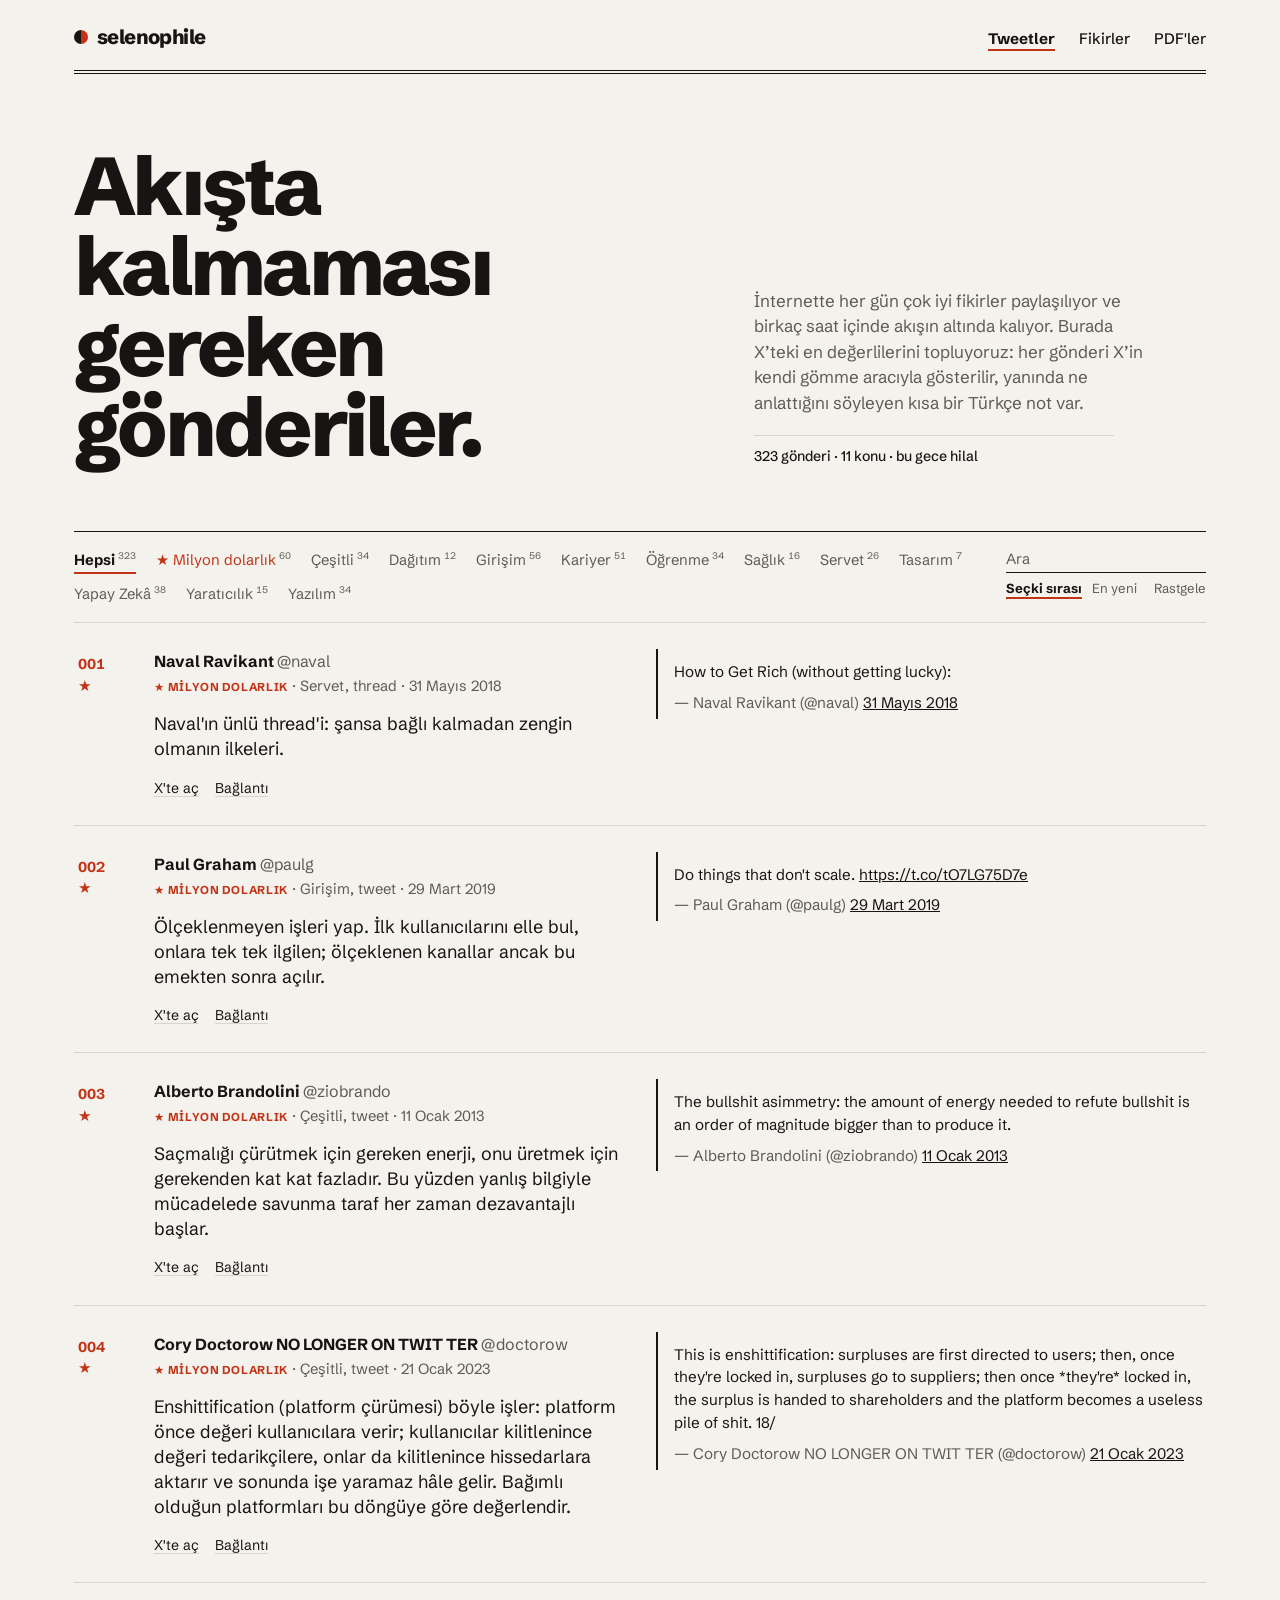
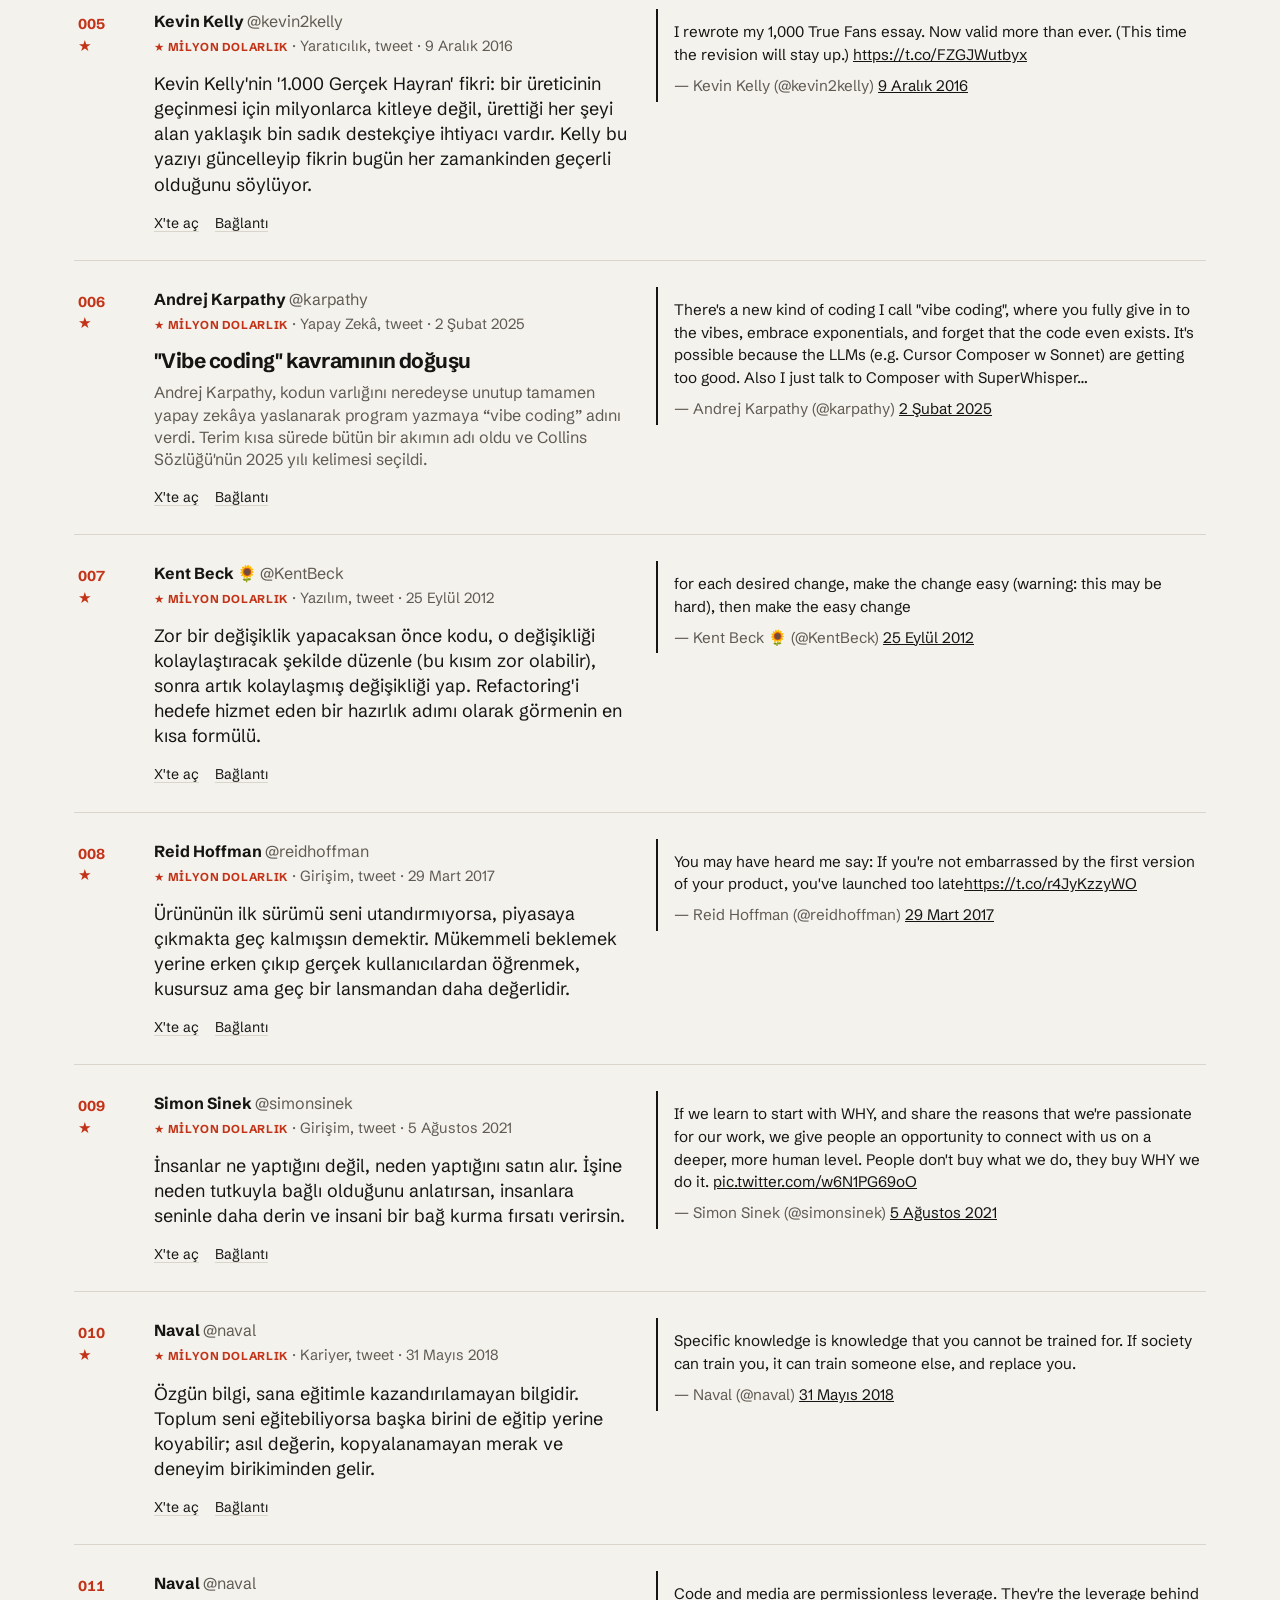
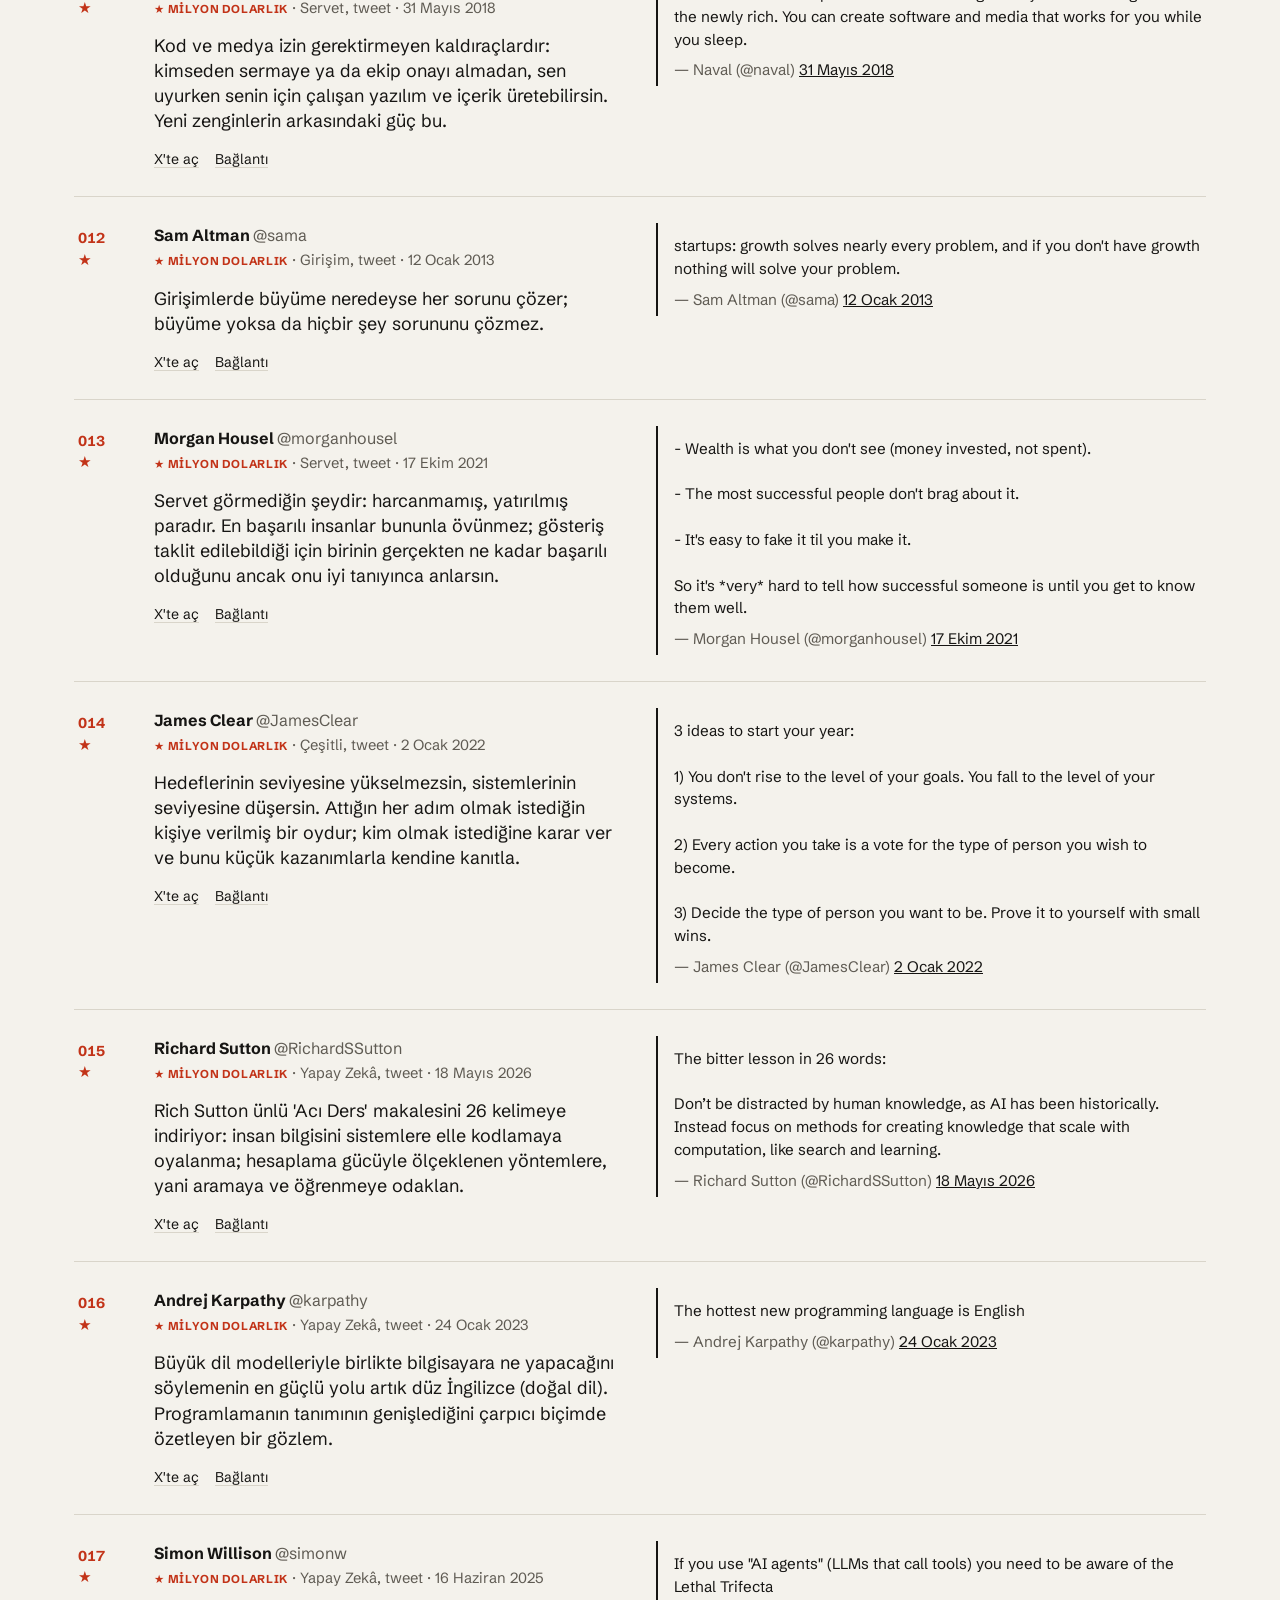
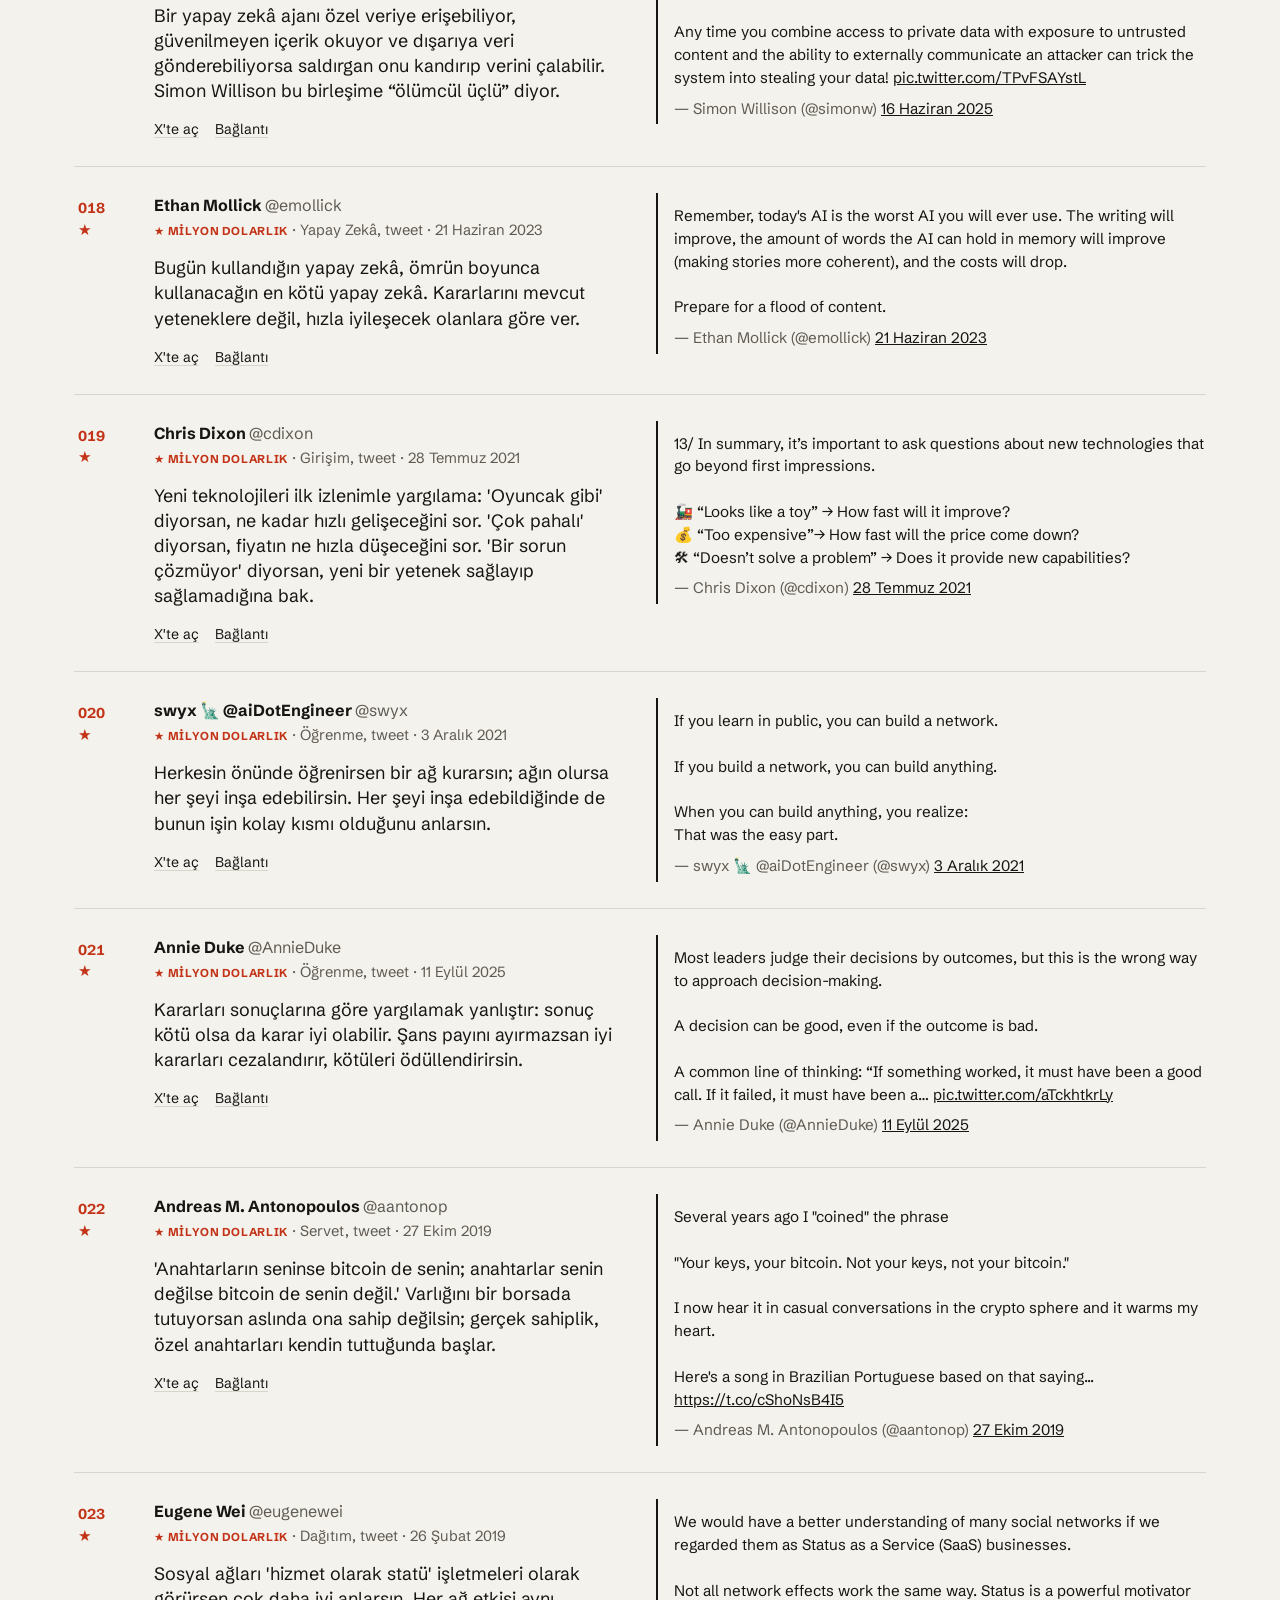
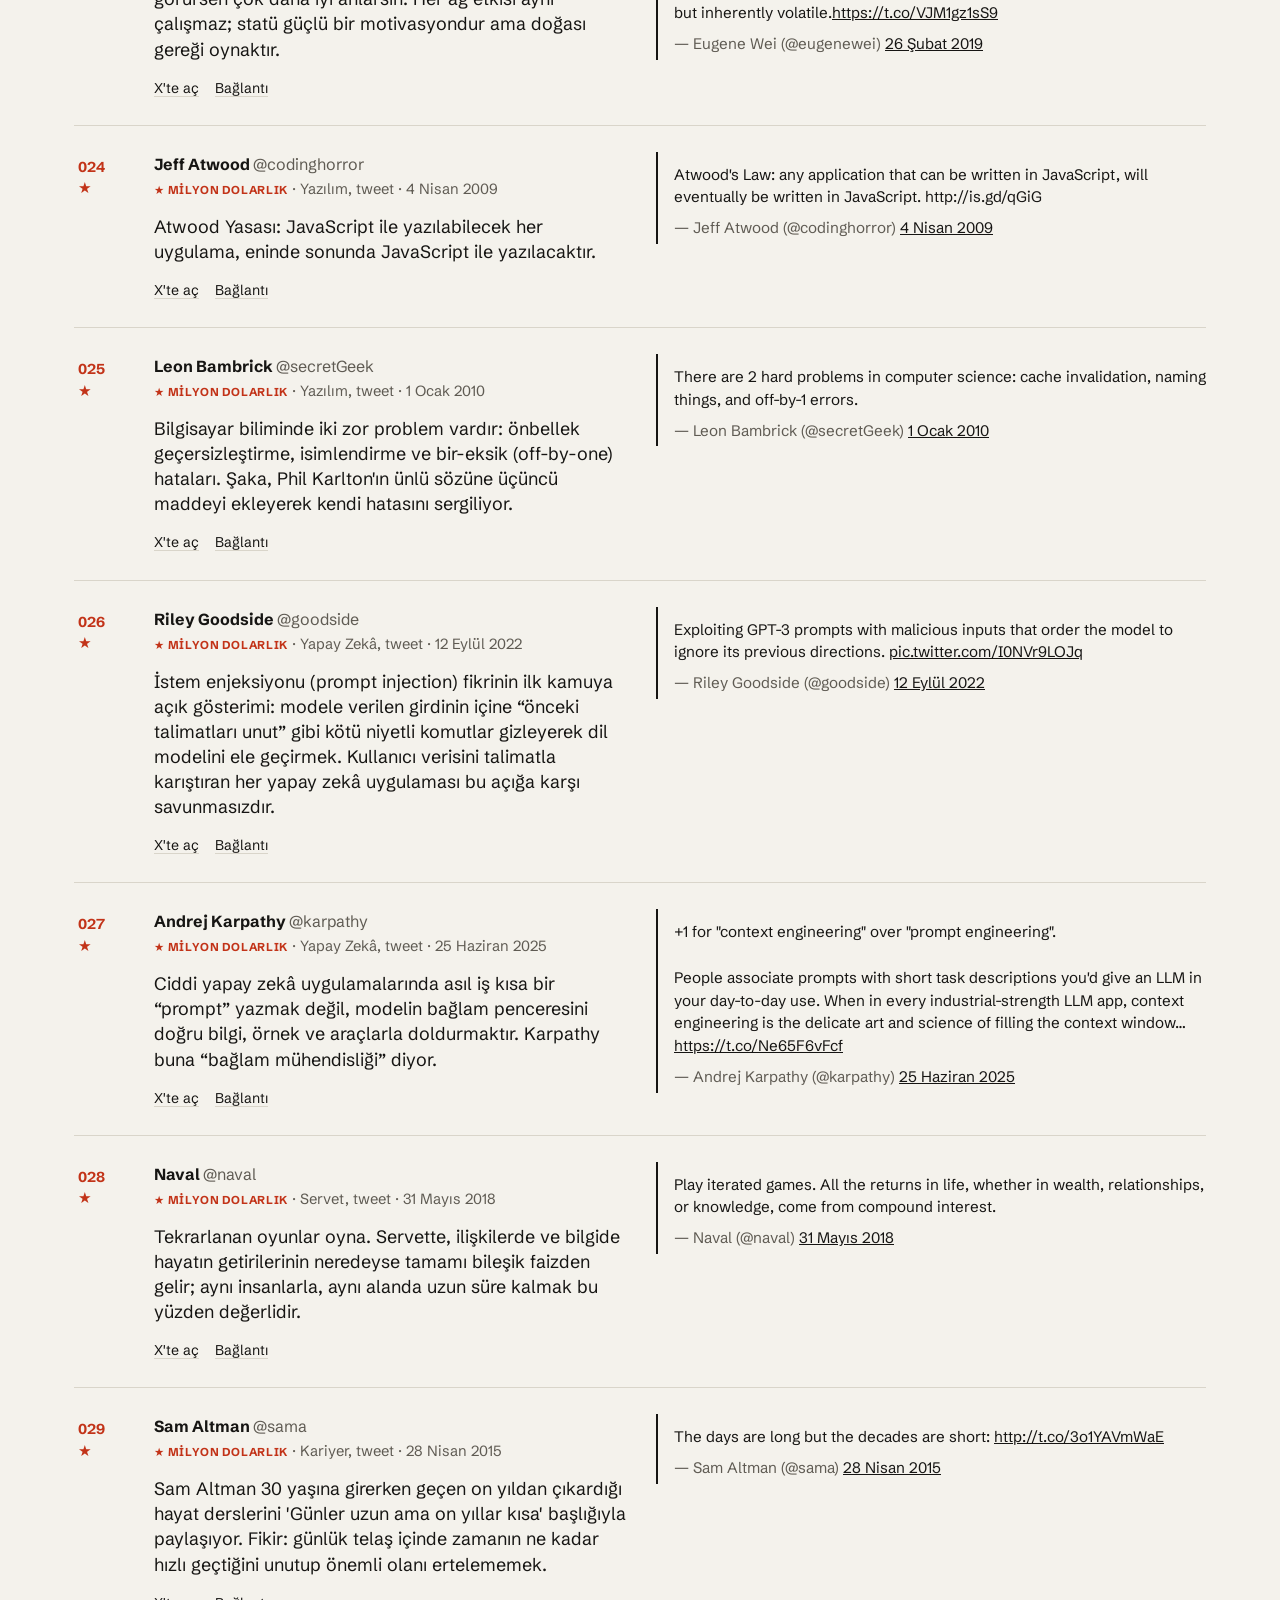
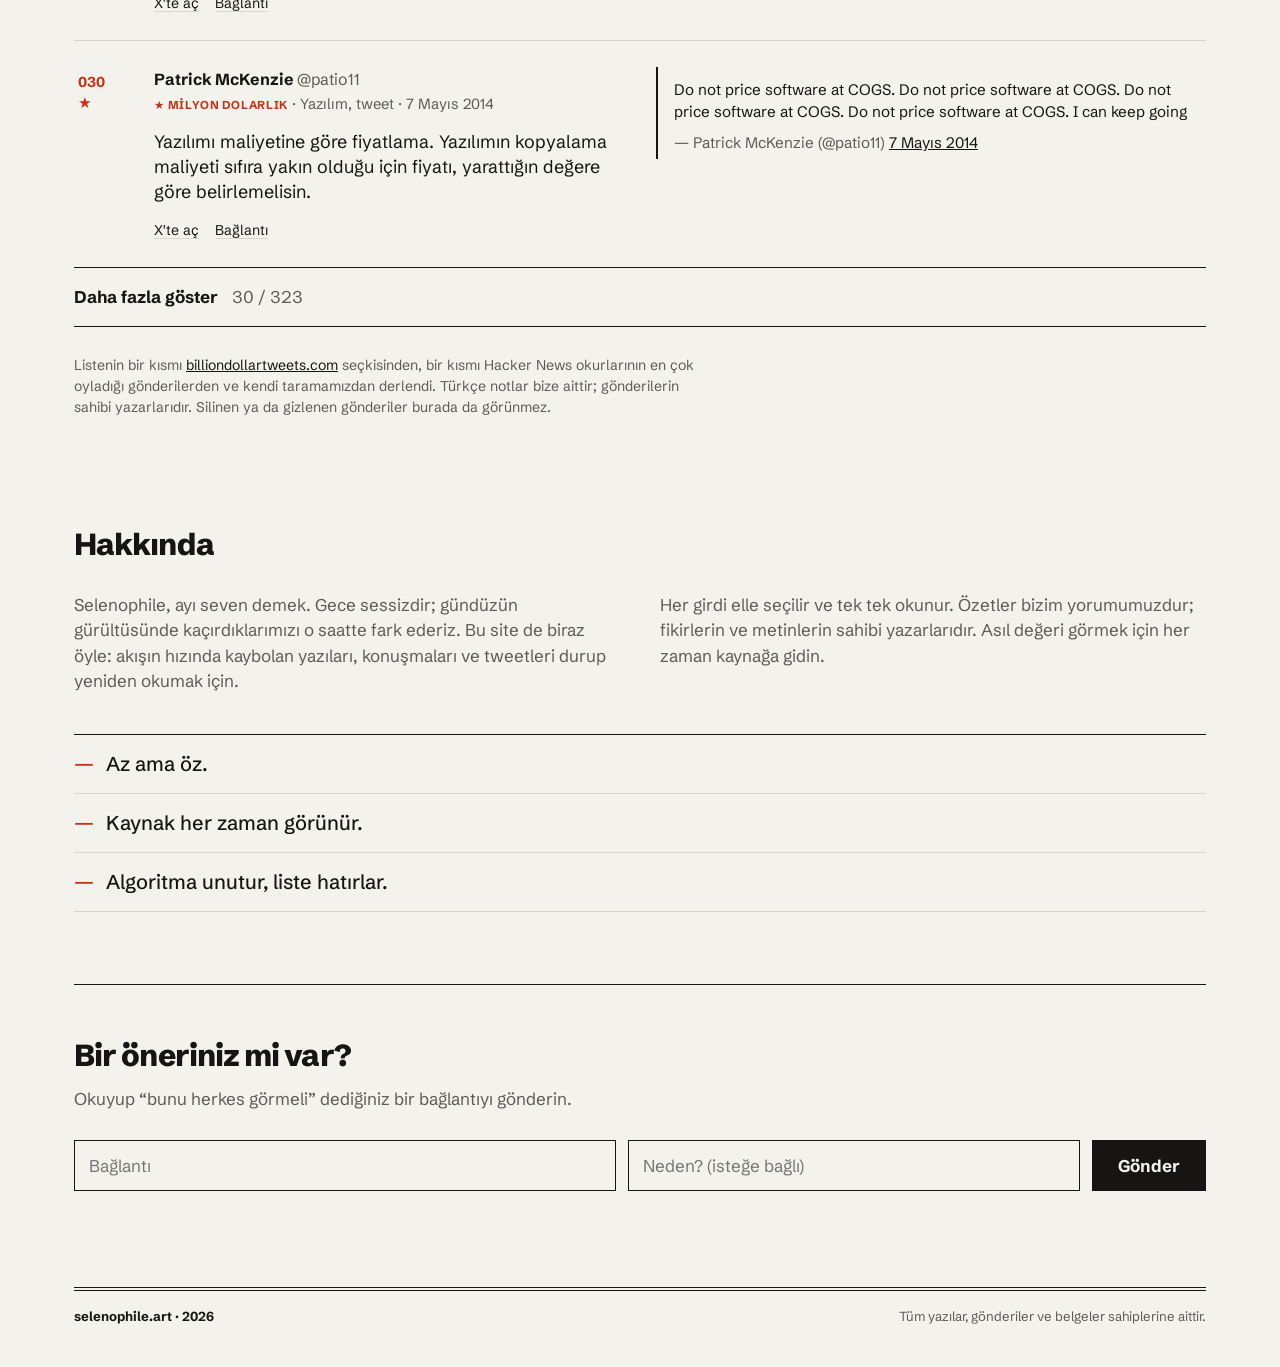
==== index.html @ 4b269fba "Yıldız yeniden nadir: 60 gönderi, 60 belge; sağlık ve öğrenme üzerine 20 yeni gönderi Yıldızlar etki" ====
<!doctype html>
<html lang="tr">
<head>
<meta charset="utf-8">
<meta name="viewport" content="width=device-width, initial-scale=1">
<title>selenophile — akışta kaybolmaması gereken gönderiler</title>
<meta name="description" content="X’te paylaşılmış en değerli gönderiler; her biri X’in kendi gömme aracıyla, yanında kısa bir Türkçe notla.">
<meta property="og:title" content="selenophile — akışta kaybolmaması gereken gönderiler">
<meta property="og:description" content="X’te paylaşılmış en değerli gönderiler; her biri X’in kendi gömme aracıyla, yanında kısa bir Türkçe notla.">
<meta property="og:type" content="website">
<meta property="og:url" content="https://selenophile.art/">
<link rel="canonical" href="https://selenophile.art/">
<meta property="og:site_name" content="selenophile">
<meta property="og:locale" content="tr_TR">
<meta property="og:image" content="https://selenophile.art/og.png">
<meta property="og:image:width" content="1200">
<meta property="og:image:height" content="630">
<meta property="og:image:alt" content="selenophile: Akışta kalmaması gereken gönderiler.">
<meta name="twitter:card" content="summary_large_image">
<meta name="theme-color" content="#f4f2ec" media="(prefers-color-scheme: light)">
<meta name="theme-color" content="#141412" media="(prefers-color-scheme: dark)">
<link rel="icon" href="data:image/svg+xml,%3Csvg xmlns='http://www.w3.org/2000/svg' viewBox='0 0 16 16'%3E%3Ccircle cx='8' cy='8' r='7' fill='%23161513'/%3E%3Cpath d='M8 1a7 7 0 0 1 0 14z' fill='%23d93a1c'/%3E%3C/svg%3E">
<link rel="preconnect" href="https://fonts.googleapis.com">
<link rel="preconnect" href="https://fonts.gstatic.com" crossorigin>
<link href="https://fonts.googleapis.com/css2?family=Schibsted+Grotesk:ital,wght@0,400;0,500;0,700;0,800;1,400&display=swap" rel="stylesheet">
<link rel="stylesheet" href="style.css?v=202610140101">
<script type="application/ld+json">{"@context":"https://schema.org","@type":"WebSite","name":"selenophile","url":"https://selenophile.art/","inLanguage":"tr"}</script>
<script type="application/ld+json">{"@context":"https://schema.org","@type":"ItemList","name":"selenophile — akışta kaybolmaması gereken gönderiler","url":"https://selenophile.art/","numberOfItems":323,"itemListElement":[{"@type":"ListItem","position":1,"url":"https://selenophile.art/#t1002103360646823936","name":"Naval'ın ünlü thread'i: şansa bağlı kalmadan zengin olmanın ilkeleri."},{"@type":"ListItem","position":2,"url":"https://selenophile.art/#t1111638734301204481","name":"Ölçeklenmeyen işleri yap."},{"@type":"ListItem","position":3,"url":"https://selenophile.art/#t289635060758507521","name":"Saçmalığı çürütmek için gereken enerji, onu üretmek için gerekenden kat kat fazladır."},{"@type":"ListItem","position":4,"url":"https://selenophile.art/#t1616821932799803392","name":"Enshittification (platform çürümesi) böyle işler: platform önce değeri kullanıcılara verir; kullanıcılar kilit"},{"@type":"ListItem","position":5,"url":"https://selenophile.art/#t807248840030126080","name":"Kevin Kelly'nin '1.000 Gerçek Hayran' fikri: bir üreticinin geçinmesi için milyonlarca kitleye değil, ürettiği"},{"@type":"ListItem","position":6,"url":"https://selenophile.art/#t1886192184808149383","name":"\"Vibe coding\" kavramının doğuşu"},{"@type":"ListItem","position":7,"url":"https://selenophile.art/#t250733358307500032","name":"Zor bir değişiklik yapacaksan önce kodu, o değişikliği kolaylaştıracak şekilde düzenle (bu kısım zor olabilir)"},{"@type":"ListItem","position":8,"url":"https://selenophile.art/#t847142924240379904","name":"Ürününün ilk sürümü seni utandırmıyorsa, piyasaya çıkmakta geç kalmışsın demektir."},{"@type":"ListItem","position":9,"url":"https://selenophile.art/#t1423379105052086272","name":"İnsanlar ne yaptığını değil, neden yaptığını satın alır."},{"@type":"ListItem","position":10,"url":"https://selenophile.art/#t1002104947624722433","name":"Özgün bilgi, sana eğitimle kazandırılamayan bilgidir."}]}</script>
</head>
<body data-page="tweetler">
<a class="skip" href="#liste">İçeriğe geç</a>
<header class="top">
  <a class="mark" href="./"><span class="dot" aria-hidden="true"></span>selenophile</a>
  <nav><a href="./" aria-current="page">Tweetler</a><a href="fikirler.html">Fikirler</a><a href="pdfler.html">PDF'ler</a></nav>
</header>

<main>
  <section class="intro">
    <h1>Akışta kalmaması gereken gönderiler.</h1>
    <div class="intro-side">
      <p>İnternette her gün çok iyi fikirler paylaşılıyor ve birkaç saat içinde akışın altında kalıyor. Burada X’teki en değerlilerini topluyoruz: her gönderi X’in kendi gömme aracıyla gösterilir, yanında ne anlattığını söyleyen kısa bir Türkçe not var.</p>
      <p class="meta"><span id="stat-total">0</span> gönderi · <span id="stat-cats">0</span> konu · bu gece <span class="phase-name">ay</span></p>
    </div>
  </section>

  <section id="liste" class="list-wrap" tabindex="-1">
    <div class="toolbar">
      <div id="filters" class="filters" role="group" aria-label="Konular"></div>
      <div class="tools">
        <input id="q" class="search" type="search" placeholder="Ara" aria-label="Listede ara" autocomplete="off">
        <p id="tool-links" class="tool-links"></p>
      </div>
    </div>
    <h2 class="sr-only">Liste</h2>
    <ol id="list" class="list"></ol>
    <button id="more" class="more" type="button" hidden>Daha fazla göster</button>
    <p id="empty" class="empty" hidden>Bu aramayla eşleşen bir şey yok.</p>
    <p class="source-note">Listenin bir kısmı <a href="https://billiondollartweets.com/" target="_blank" rel="noopener">billiondollartweets.com</a> seçkisinden, bir kısmı Hacker News okurlarının en çok oyladığı gönderilerden ve kendi taramamızdan derlendi. Türkçe notlar bize aittir; gönderilerin sahibi yazarlarıdır. Silinen ya da gizlenen gönderiler burada da görünmez.</p>
  </section>

  <section id="hakkinda" class="about">
    <h2>Hakkında</h2>
    <div class="cols">
      <p>Selenophile, ayı seven demek. Gece sessizdir; gündüzün gürültüsünde kaçırdıklarımızı o saatte fark ederiz. Bu site de biraz öyle: akışın hızında kaybolan yazıları, konuşmaları ve tweetleri durup yeniden okumak için.</p>
      <p>Her girdi elle seçilir ve tek tek okunur. Özetler bizim yorumumuzdur; fikirlerin ve metinlerin sahibi yazarlarıdır. Asıl değeri görmek için her zaman kaynağa gidin.</p>
    </div>
    <ul class="rules">
      <li>Az ama öz.</li>
      <li>Kaynak her zaman görünür.</li>
      <li>Algoritma unutur, liste hatırlar.</li>
    </ul>
  </section>

  <section id="gonder" class="submit">
    <h2>Bir öneriniz mi var?</h2>
    <p>Okuyup “bunu herkes görmeli” dediğiniz bir bağlantıyı gönderin.</p>
    <form id="submit-form">
      <input name="url" type="url" required placeholder="Bağlantı" aria-label="Bağlantı">
      <input name="why" type="text" placeholder="Neden? (isteğe bağlı)" aria-label="Neden değerli">
      <button type="submit">Gönder</button>
    </form>
  </section>

</main>

<footer class="foot">
  <span>selenophile.art · <span class="yr"></span></span>
  <span>Tüm yazılar, gönderiler ve belgeler sahiplerine aittir.</span>
</footer>

<div id="toast" class="toast" role="status"></div>
<script src="tweets.js?v=202610140101"></script>
<script src="app.js?v=202610140101"></script>
</body>
</html>
---- style.css ----
:root{
  --bg:#f4f2ec; --fg:#161513; --soft:#5f5b53; --rule:#d9d5ca; --hover:#ebe8df; --red:#c23318;
  --font:"Schibsted Grotesk",system-ui,sans-serif;
  color-scheme:light;
}
/* koyu: aynı kağıt/mürekkep ilişkisi, ters çevrilmiş; sıcak gri, saf siyah değil */
@media (prefers-color-scheme:dark){
  :root{--bg:#141412;--fg:#ebe9e2;--soft:#a19d93;--rule:#33312c;--hover:#1c1b18;--red:#ef5b3c;color-scheme:dark}
}
*{box-sizing:border-box;margin:0;padding:0}
@media (prefers-reduced-motion:no-preference){html{scroll-behavior:smooth}}
body{background:var(--bg);color:var(--fg);font-family:var(--font);font-size:17px;line-height:1.5;-webkit-font-smoothing:antialiased}
a{color:inherit}
::selection{background:var(--red);color:#fff}
:focus-visible{outline:2px solid var(--red);outline-offset:3px}
.chip:focus-visible,.tool-links :focus-visible,.links :focus-visible,.top nav a:focus-visible{outline-offset:4px}
.skip{position:absolute;left:16px;top:-60px;background:var(--fg);color:var(--bg);padding:8px 14px;z-index:30;text-decoration:none;font-weight:700}
.skip:focus{top:8px}
.list-wrap:focus,.row:focus{outline:0}

.top,main,.foot{width:calc(100% - 48px);max-width:1132px;margin:0 auto}
@media (max-width:600px){.top,main,.foot{width:calc(100% - 32px)}}

.top{display:flex;justify-content:space-between;align-items:baseline;padding-top:22px;padding-bottom:18px;border-bottom:4px double var(--fg)}
.mark{display:flex;align-items:center;gap:9px;font-weight:800;font-size:1.25rem;letter-spacing:-.03em;text-decoration:none}
.dot{width:14px;height:14px;border-radius:50%;background:linear-gradient(90deg,var(--fg) 50%,var(--red) 50%)}
.top nav{display:flex;gap:24px;font-size:.95rem;font-weight:500}
@media (max-width:420px){.top nav{gap:16px;font-size:.9rem}.mark{font-size:1.1rem}}
.top nav a{text-decoration:none}
.top nav a:hover{text-decoration:underline;text-underline-offset:4px}

.intro{display:grid;grid-template-columns:1.4fr 1fr;gap:48px;padding:72px 0 64px;align-items:end}
h1{font-size:clamp(2.6rem,6.4vw,5.2rem);font-weight:800;line-height:.98;letter-spacing:-.045em}
.intro-side p{color:var(--soft);max-width:40ch}
.intro-side .meta{margin-top:20px;padding-top:10px;border-top:1px solid var(--rule);color:var(--fg);font-size:.88rem;font-weight:500}
@media (max-width:820px){.intro{grid-template-columns:1fr;gap:24px;padding:44px 0 40px}}

.toolbar{display:flex;justify-content:space-between;align-items:flex-start;gap:24px;padding:14px 0;border-top:1px solid var(--fg);border-bottom:1px solid var(--rule);position:sticky;top:0;background:var(--bg);z-index:5}
.filters{display:flex;flex-wrap:wrap;gap:6px 20px}
.chip{background:none;border:0;font:inherit;font-size:.92rem;color:var(--soft);cursor:pointer;padding:3px 0;white-space:nowrap}
.chip sup{font-size:.65em;margin-left:3px;font-variant-numeric:tabular-nums;font-weight:400;color:var(--soft)}
.chip:hover{color:var(--fg)}
.chip[aria-pressed="true"]{color:var(--fg);font-weight:700;box-shadow:inset 0 -2px 0 var(--red)}
.tools{flex:0 0 200px;display:flex;flex-direction:column;gap:6px}
.search{width:100%;background:none;border:0;border-bottom:1px solid var(--fg);font:inherit;font-size:.92rem;color:var(--fg);padding:2px 0;outline:0;border-radius:0}
.search::placeholder{color:var(--soft)}
.search:focus{border-bottom-color:var(--red);box-shadow:inset 0 -1px 0 var(--red)}
.tool-links{display:flex;flex-wrap:wrap;justify-content:space-between;gap:4px 12px;font-size:.82rem;color:var(--soft);min-height:1.5em}
.tool-links button,.tool-links a{background:none;border:0;font:inherit;color:var(--soft);cursor:pointer;padding:0;text-decoration:none}
.tool-links .sort{display:flex;gap:10px}
.tool-links button:hover,.tool-links a:hover,.tool-links [aria-pressed="true"]{color:var(--fg)}
.tool-links [aria-pressed="true"]{font-weight:700;box-shadow:inset 0 -2px 0 var(--red)}
.more{display:block;width:100%;margin-top:-1px;padding:16px 0;background:none;border:0;border-top:1px solid var(--fg);border-bottom:1px solid var(--fg);font:inherit;font-weight:700;color:var(--fg);cursor:pointer;text-align:left}
.more span{font-weight:400;color:var(--soft);font-variant-numeric:tabular-nums;margin-left:10px}
.more:hover{color:var(--red)}
.more[hidden]{display:none}
@media (max-width:720px){.toolbar{flex-direction:column;gap:12px;position:static}.tools{flex:none;width:100%}.row{scroll-margin-top:16px}
  /* telefonda konular tek satırda yana kayar; kenar soldurma yok, şerit sayfa kenarına kadar uzanır */
  .filters{flex-wrap:nowrap;overflow-x:auto;align-self:stretch;min-width:0;margin:0 -16px;padding:2px 16px 6px;scrollbar-width:none;-webkit-overflow-scrolling:touch;overscroll-behavior-x:contain}
  .filters::-webkit-scrollbar{display:none}
  .chip{padding:8px 0}}

.list{list-style:none}
.list:empty{min-height:100vh}  /* JS listeyi çizene kadar yer tutar; alttaki bölümler ilk boyamada kaymaz */
.row{display:grid;grid-template-columns:56px 1fr 220px;gap:24px;padding:26px 0;border-bottom:1px solid var(--rule);scroll-margin-top:calc(var(--tb,88px) + 8px)}
.row.flash{background:var(--hover);box-shadow:inset 3px 0 0 var(--red)}
.num{font-size:.9rem;font-weight:500;color:var(--soft);font-variant-numeric:tabular-nums;letter-spacing:.01em;padding-top:5px;padding-left:4px;display:flex;flex-direction:column;align-items:flex-start;gap:2px}
/* milyon dolarlık: numara kırmızı, altında yıldız; rozet yığını yerine kenar boşluğunda tek işaret */
.is-star .num{color:var(--red);font-weight:700}
.is-star .num::after{content:"★";font-size:.95rem;line-height:1}
.row h3{font-size:1.5rem;font-weight:700;letter-spacing:-.025em;line-height:1.18;text-wrap:balance}
.row h3 a{text-decoration:none}
.row h3 a:hover{color:var(--red)}
.row p{color:var(--soft);margin-top:8px;max-width:62ch}
.side{font-size:.88rem;display:flex;flex-direction:column;gap:2px;padding-top:4px}
.side .who{font-weight:700}
.side .what{color:var(--soft)}
.links{margin-top:10px;display:flex;gap:16px}
.links a,.links button{background:none;border:0;font:inherit;font-size:.88rem;color:var(--fg);cursor:pointer;text-decoration:underline;text-underline-offset:3px;text-decoration-color:var(--rule)}
.links a:hover,.links button:hover{text-decoration-color:var(--red)}
@media (max-width:820px){.row{grid-template-columns:36px 1fr;gap:12px}.row h3{font-size:1.3rem}.num{font-size:.82rem}.side{grid-column:2;flex-direction:row;flex-wrap:wrap;gap:4px 12px}.links{margin-top:0}}
.empty{padding:48px 0;color:var(--soft)}

h2{font-size:1.9rem;font-weight:800;letter-spacing:-.03em}
.about{padding:96px 0 72px}
.cols{display:grid;grid-template-columns:1fr 1fr;gap:40px;margin-top:24px}
.cols p{color:var(--soft)}
.rules{list-style:none;margin-top:40px;border-top:1px solid var(--fg)}
.rules li{padding:14px 0;border-bottom:1px solid var(--rule);font-size:1.25rem;font-weight:500}
.rules li::before{content:"—";color:var(--red);margin-right:12px}
@media (max-width:720px){.cols{grid-template-columns:1fr;gap:16px}}

.submit{padding:48px 0 96px;border-top:1px solid var(--fg)}
.submit>p{color:var(--soft);margin-top:8px}
#submit-form{display:grid;grid-template-columns:1.2fr 1fr auto;gap:12px;margin-top:28px}
#submit-form input{background:var(--bg);border:1px solid var(--fg);border-radius:0;padding:12px 14px;font:inherit;color:var(--fg);outline:0}
#submit-form input:focus{border-color:var(--red)}
#submit-form button{background:var(--fg);color:var(--bg);border:0;border-radius:0;padding:12px 26px;font:inherit;font-weight:700;cursor:pointer}
#submit-form button:hover{background:var(--red);color:#fff}
@media (max-width:720px){#submit-form{grid-template-columns:1fr}}

.foot{display:flex;justify-content:space-between;flex-wrap:wrap;gap:6px 24px;padding-top:16px;padding-bottom:40px;border-top:4px double var(--fg);font-size:.82rem;color:var(--soft)}
.foot>span:first-child{color:var(--fg);font-weight:700}
.toast{position:fixed;left:16px;bottom:16px;background:var(--fg);color:var(--bg);padding:10px 16px;font-size:.9rem;display:none;z-index:20}
.toast.show{display:block}

/* gezinme: etkin sayfa */
.top nav a[aria-current="page"]{font-weight:700;box-shadow:inset 0 -2px 0 var(--red)}
.top nav a[aria-current="page"]:hover{text-decoration:none}

/* tweetler */
.trow{grid-template-columns:56px minmax(0,1fr) minmax(0,550px)}
.tmeta{display:flex;flex-direction:column;gap:2px;font-size:.92rem}
.tmeta .who{font-weight:700;font-size:1rem}
.tmeta .what,.what .what{color:var(--soft);font-weight:400}
.tsum{margin-top:12px!important;font-size:1.12rem;color:var(--fg)!important;line-height:1.4;max-width:42ch}
.tsum.muted{color:var(--soft)!important;font-size:.95rem}
.tmeta .links{margin-top:14px}
.embed{min-width:0}
.embed .twitter-tweet{margin:0!important}
.embed.media{min-height:calc(160px + .8 * min(550px, 100vw - 88px))}
.no-x .embed{min-height:0!important}
/* X kartı hazırlanırken yedek alıntı akıştan çıkar: kart + alıntı bir an üst üste binip sayfayı itmesin */
.embed{position:relative}
.embed blockquote.twitter-tweet{position:absolute;top:0;left:0;right:0;visibility:hidden}
.no-x .embed blockquote.twitter-tweet,.embed.failed blockquote.twitter-tweet{position:static;visibility:visible}
.embed blockquote.x-tweet,.embed blockquote.twitter-tweet{border-left:2px solid var(--fg);padding:4px 0 4px 16px;font-size:.95rem;color:var(--soft);overflow-wrap:anywhere}
.embed blockquote.x-tweet p,.embed blockquote.twitter-tweet p{color:var(--fg);margin-bottom:8px}
.embed blockquote.x-tweet a,.embed blockquote.twitter-tweet a{color:var(--fg)}
@media (max-width:980px){.trow{grid-template-columns:36px minmax(0,1fr);gap:12px}.embed{grid-column:2}}

/* pdf'ler */
.badge{font-weight:700;color:var(--fg);font-size:.72rem;letter-spacing:.08em}
.viewer{margin-top:20px;border-top:1px solid var(--fg);padding-top:10px}
.viewer iframe{width:100%;height:min(78vh,960px);border:1px solid var(--rule);background:#fff;display:block}
.vnote{font-size:.82rem;margin-top:8px!important}
@media (max-width:820px){.viewer iframe{height:68vh}}
@media (prefers-color-scheme:dark){.viewer iframe{background:var(--hover);border-color:var(--rule)}}
.source-note{padding:28px 0 8px;font-size:.88rem;color:var(--soft);max-width:70ch}
.source-note a{color:var(--fg)}
.ttitle{font-size:1.3rem!important;margin-top:12px;line-height:1.2}
.ttitle a{text-decoration:none}
.ttitle a:hover{color:var(--red)}
.ttitle+.tsum{margin-top:6px!important;font-size:1rem;color:var(--soft)!important}
.star{color:var(--red);font-weight:700;font-size:.78em;letter-spacing:.06em;text-transform:uppercase}
.chip[data-cat^="★"]{color:var(--red)}


/* baskı: liste bir gazete dizini gibi çıksın; araçlar, form ve gömmeler gizlenir, adresler yazılır */
@media print{
  :root{--bg:#fff;--fg:#000;--soft:#444;--rule:#bbb;--red:#000}
  body{font-size:10.5pt}
  .skip,.toolbar,.more,.empty,.submit,.toast,.links,.embed,.viewer,.top nav{display:none!important}
  .top,main,.foot{width:auto;max-width:none}
  .intro{padding:12pt 0;display:block}
  h1{font-size:28pt}
  .row,.trow{grid-template-columns:36pt 1fr 150pt;gap:12pt;padding:8pt 0;break-inside:avoid}
  .trow{grid-template-columns:36pt 1fr}
  .list:empty{min-height:0}
  .row h3{font-size:12.5pt}
  .row h3 a::after,.ttitle a::after{content:" " attr(href);font-weight:400;font-size:8pt;color:#444;word-break:break-all}
  .about{padding:24pt 0 0}
}

/* Erişilebilirlik: gizli başlık, form odak çizgisi, telefonda dokunma alanı */
.sr-only{position:absolute;width:1px;height:1px;overflow:hidden;clip:rect(0 0 0 0);white-space:nowrap}
#submit-form input:focus-visible,.search:focus-visible{outline:2px solid var(--red);outline-offset:2px}
@media (max-width:720px){.links a,.links button,.tool-links button,.tool-links a,.top nav a{padding:10px 0;margin:-10px 0}}
@media print{.trow .links{display:block!important}.links button{display:none}.trow .links a::after{content:" " attr(href);font-size:8pt;word-break:break-all}}
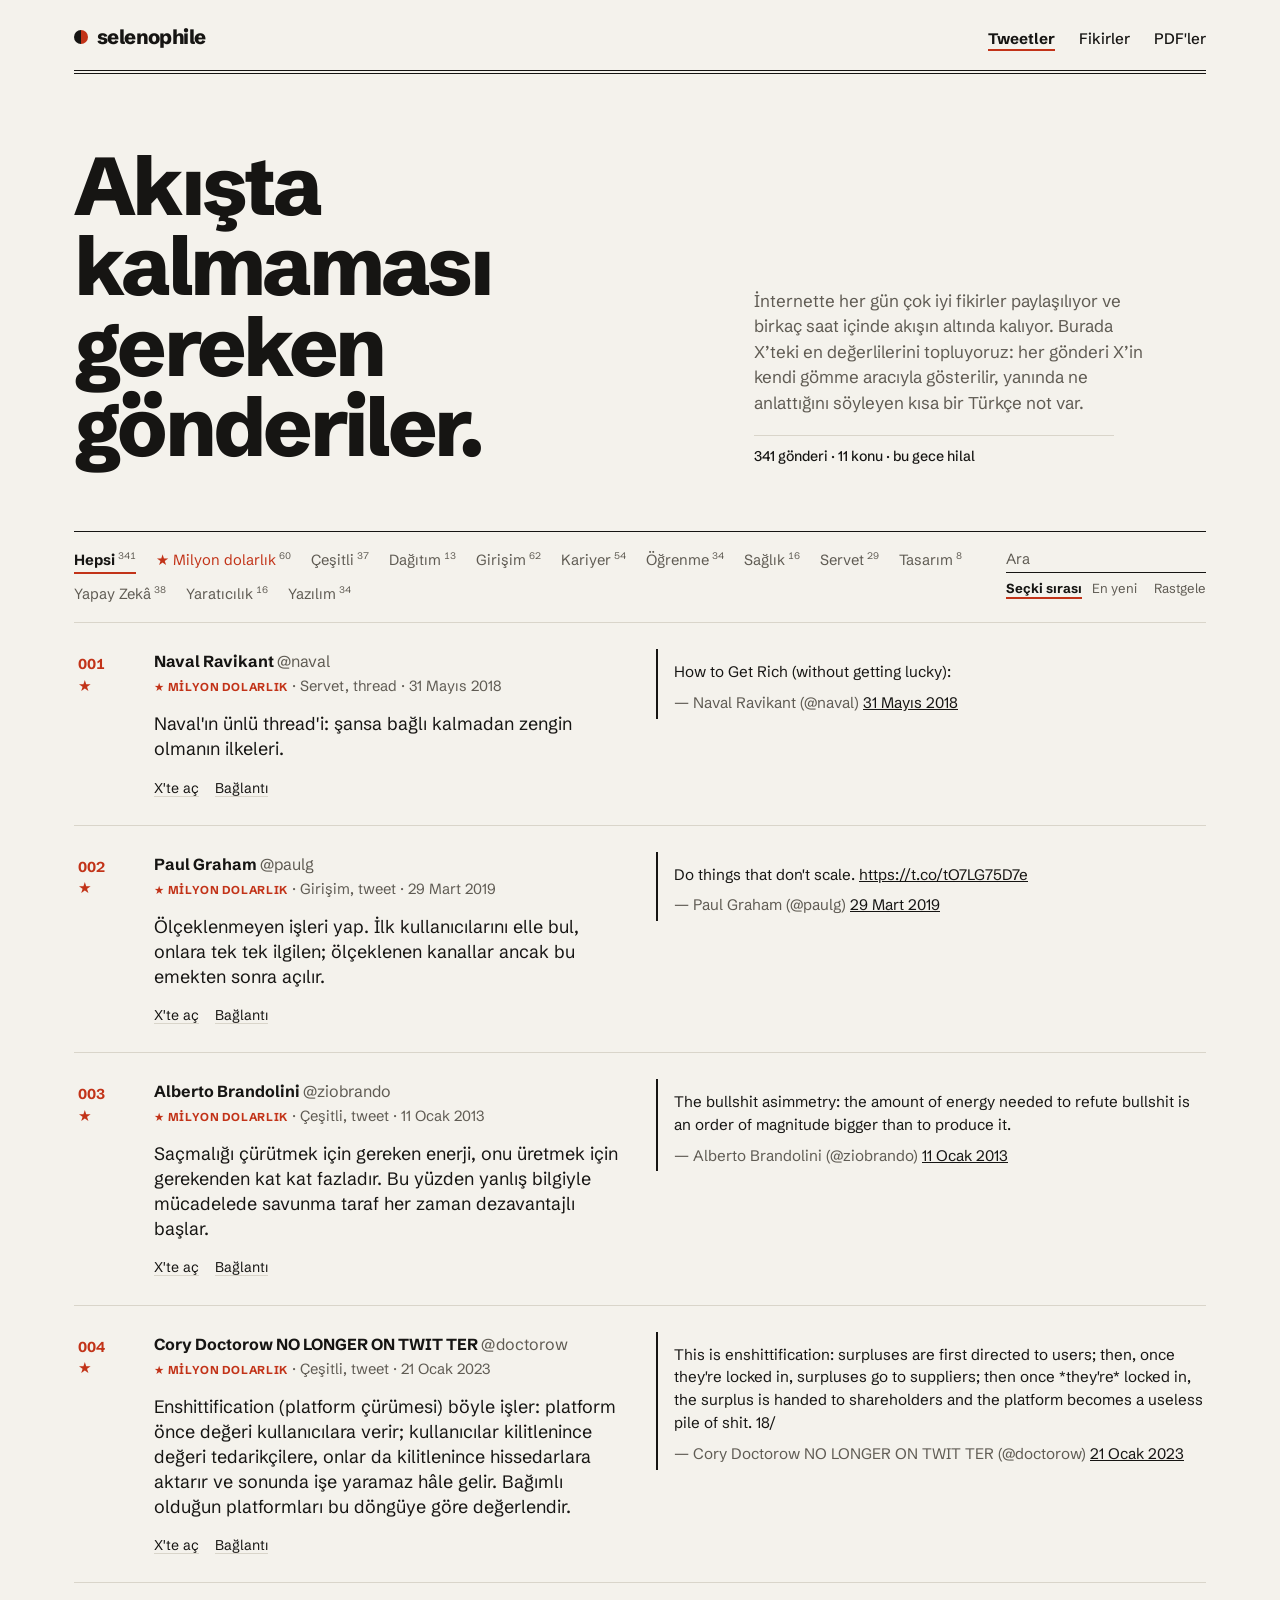
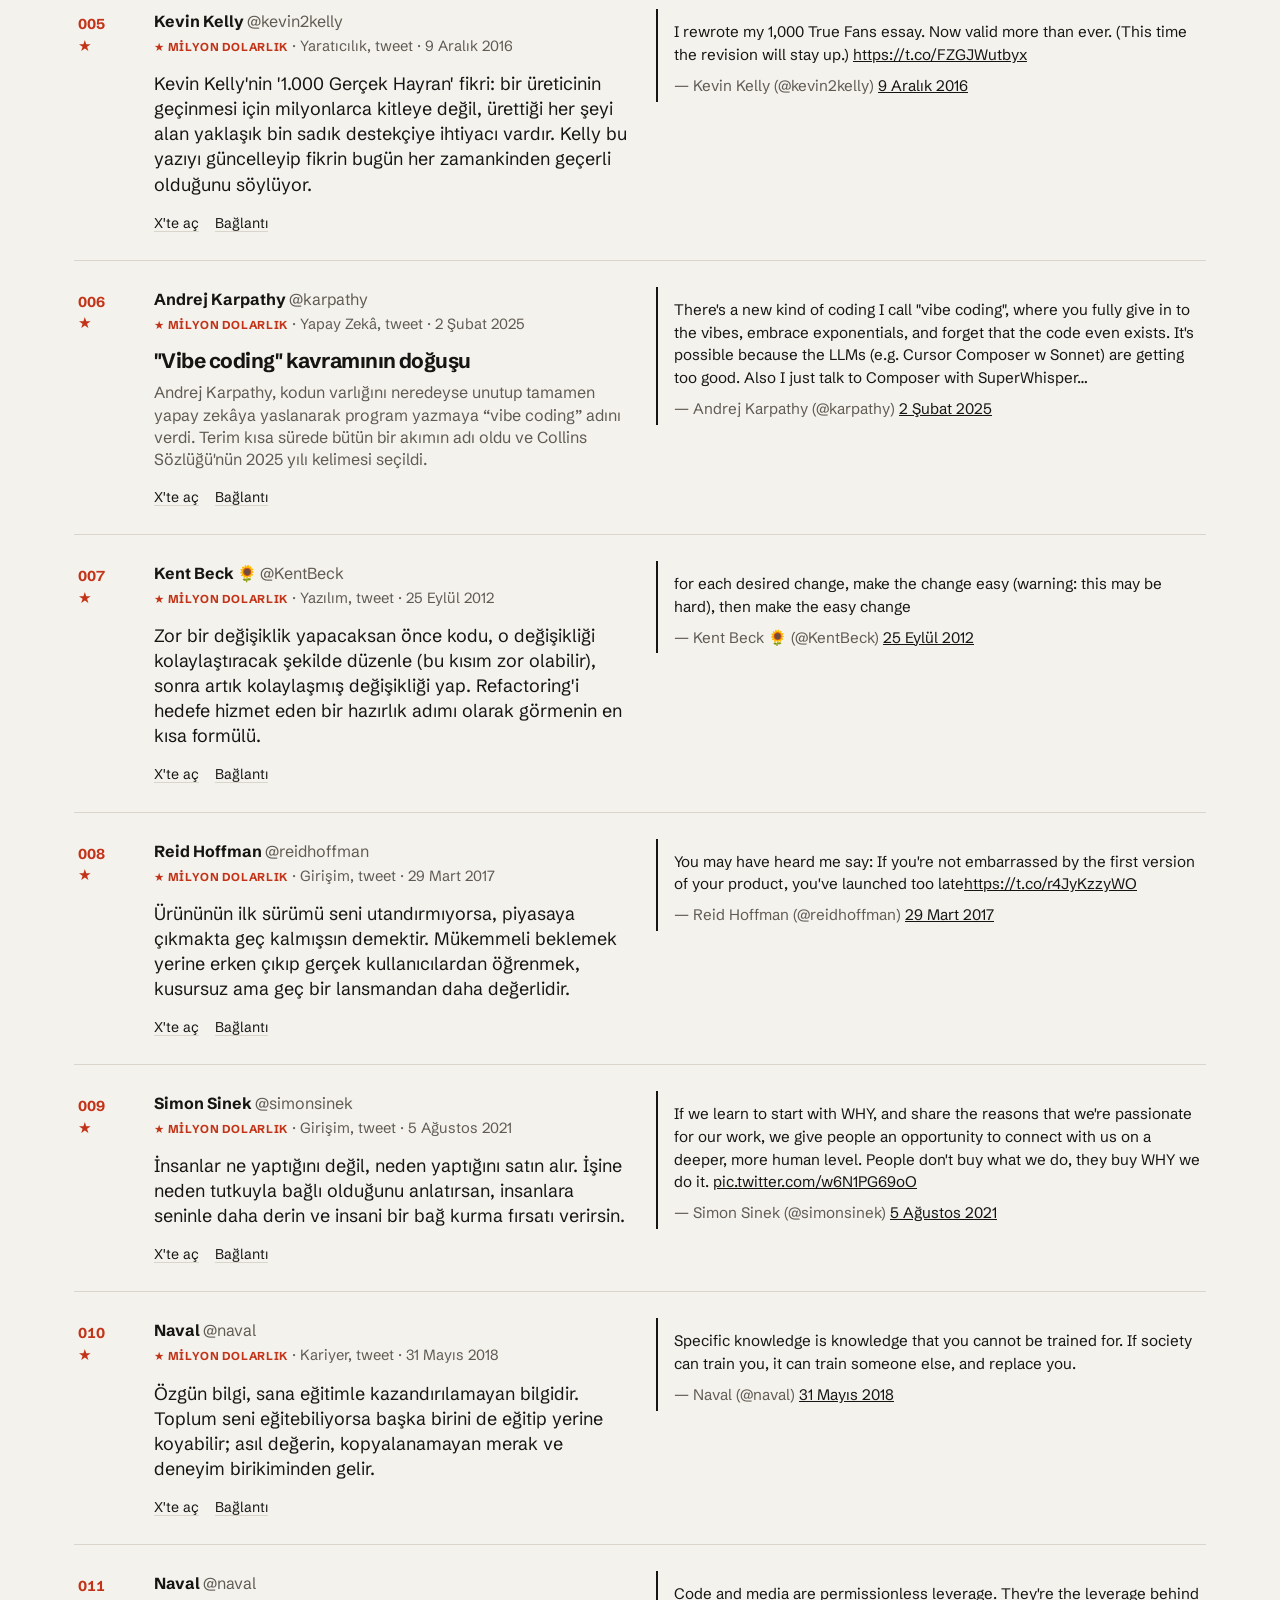
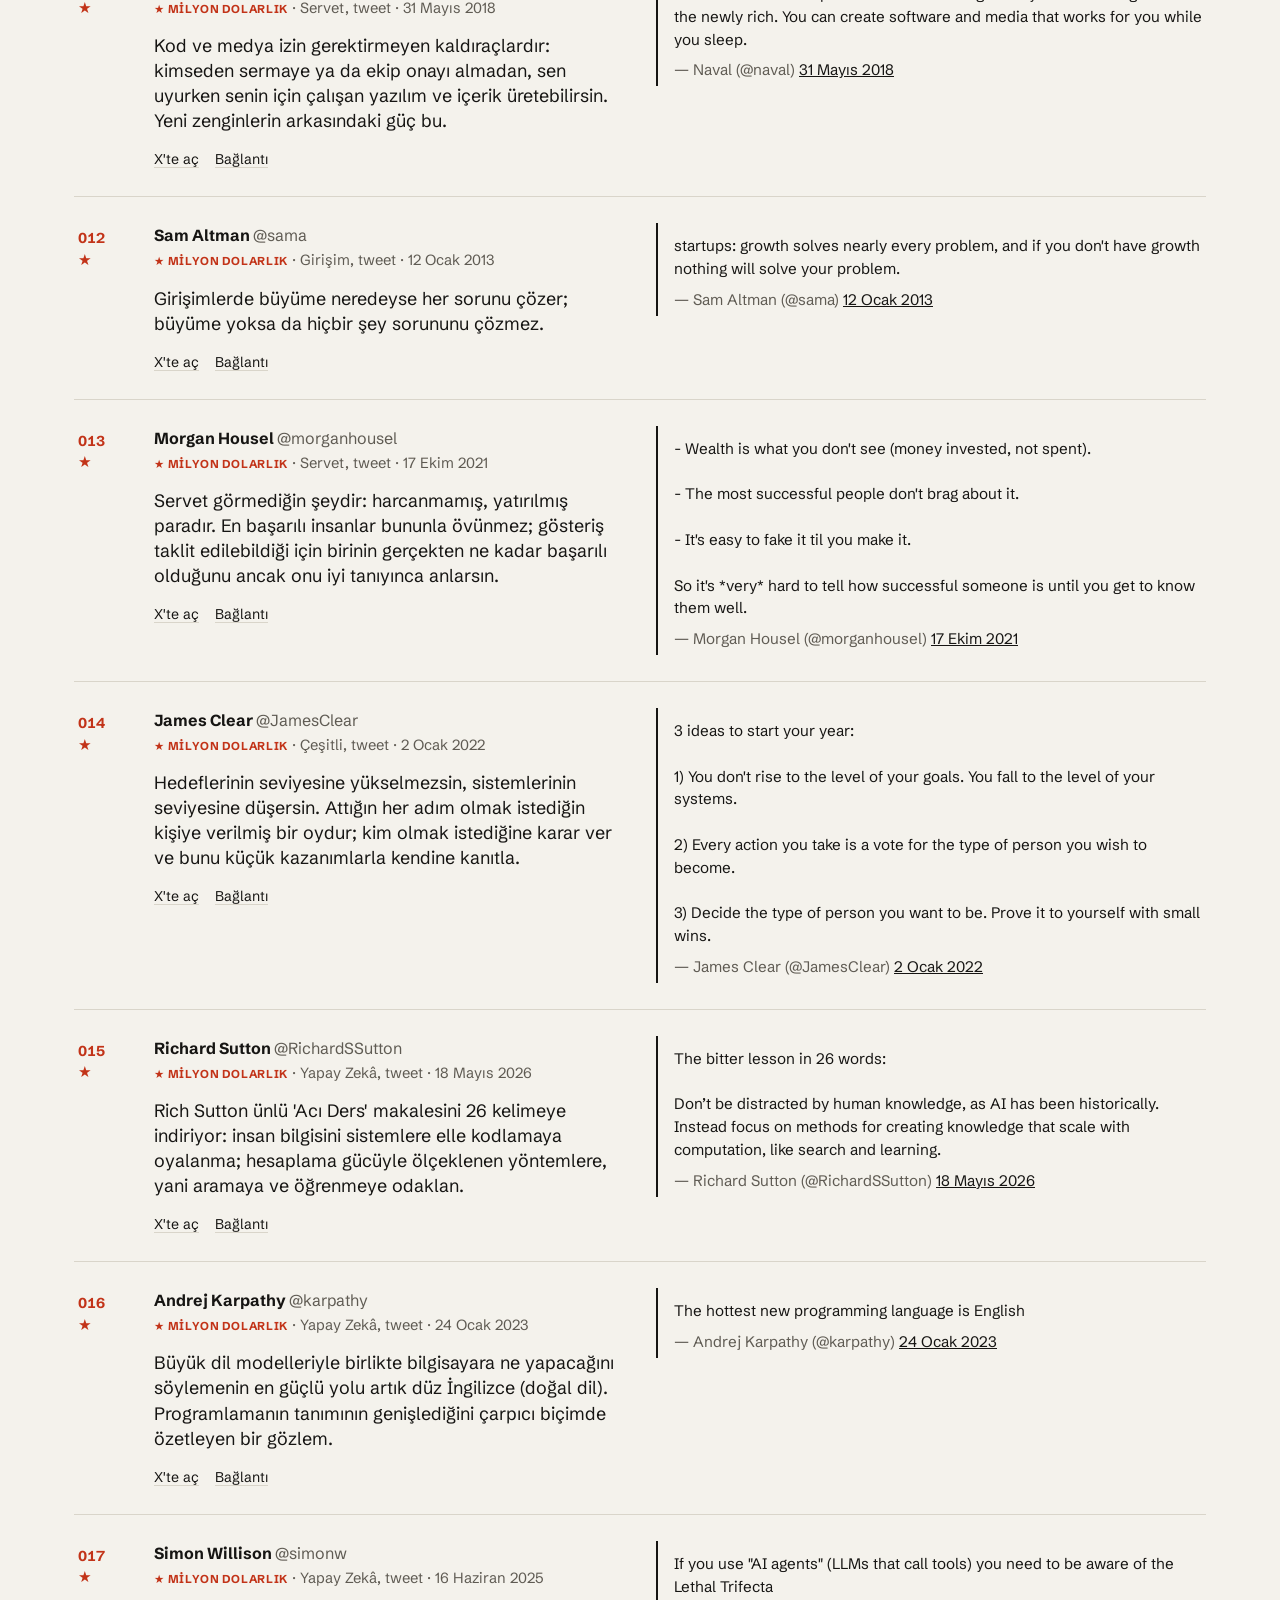
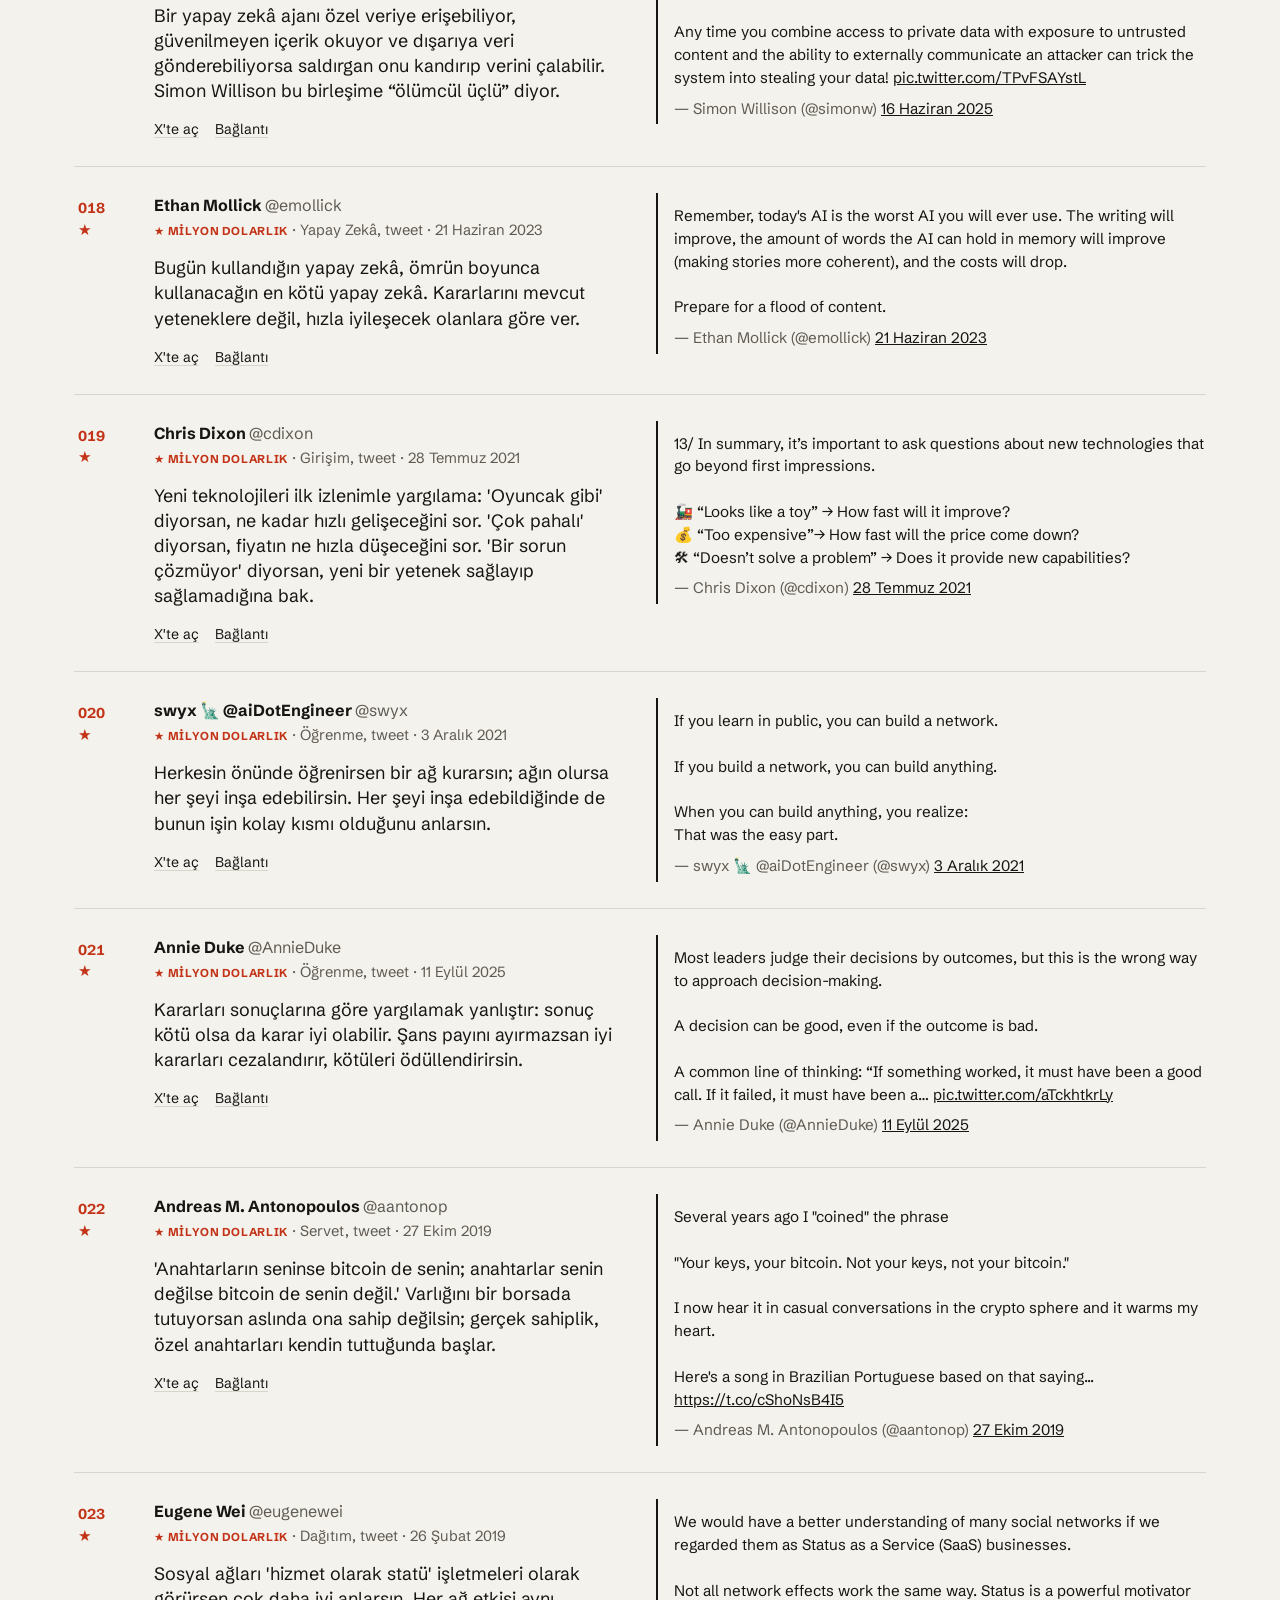
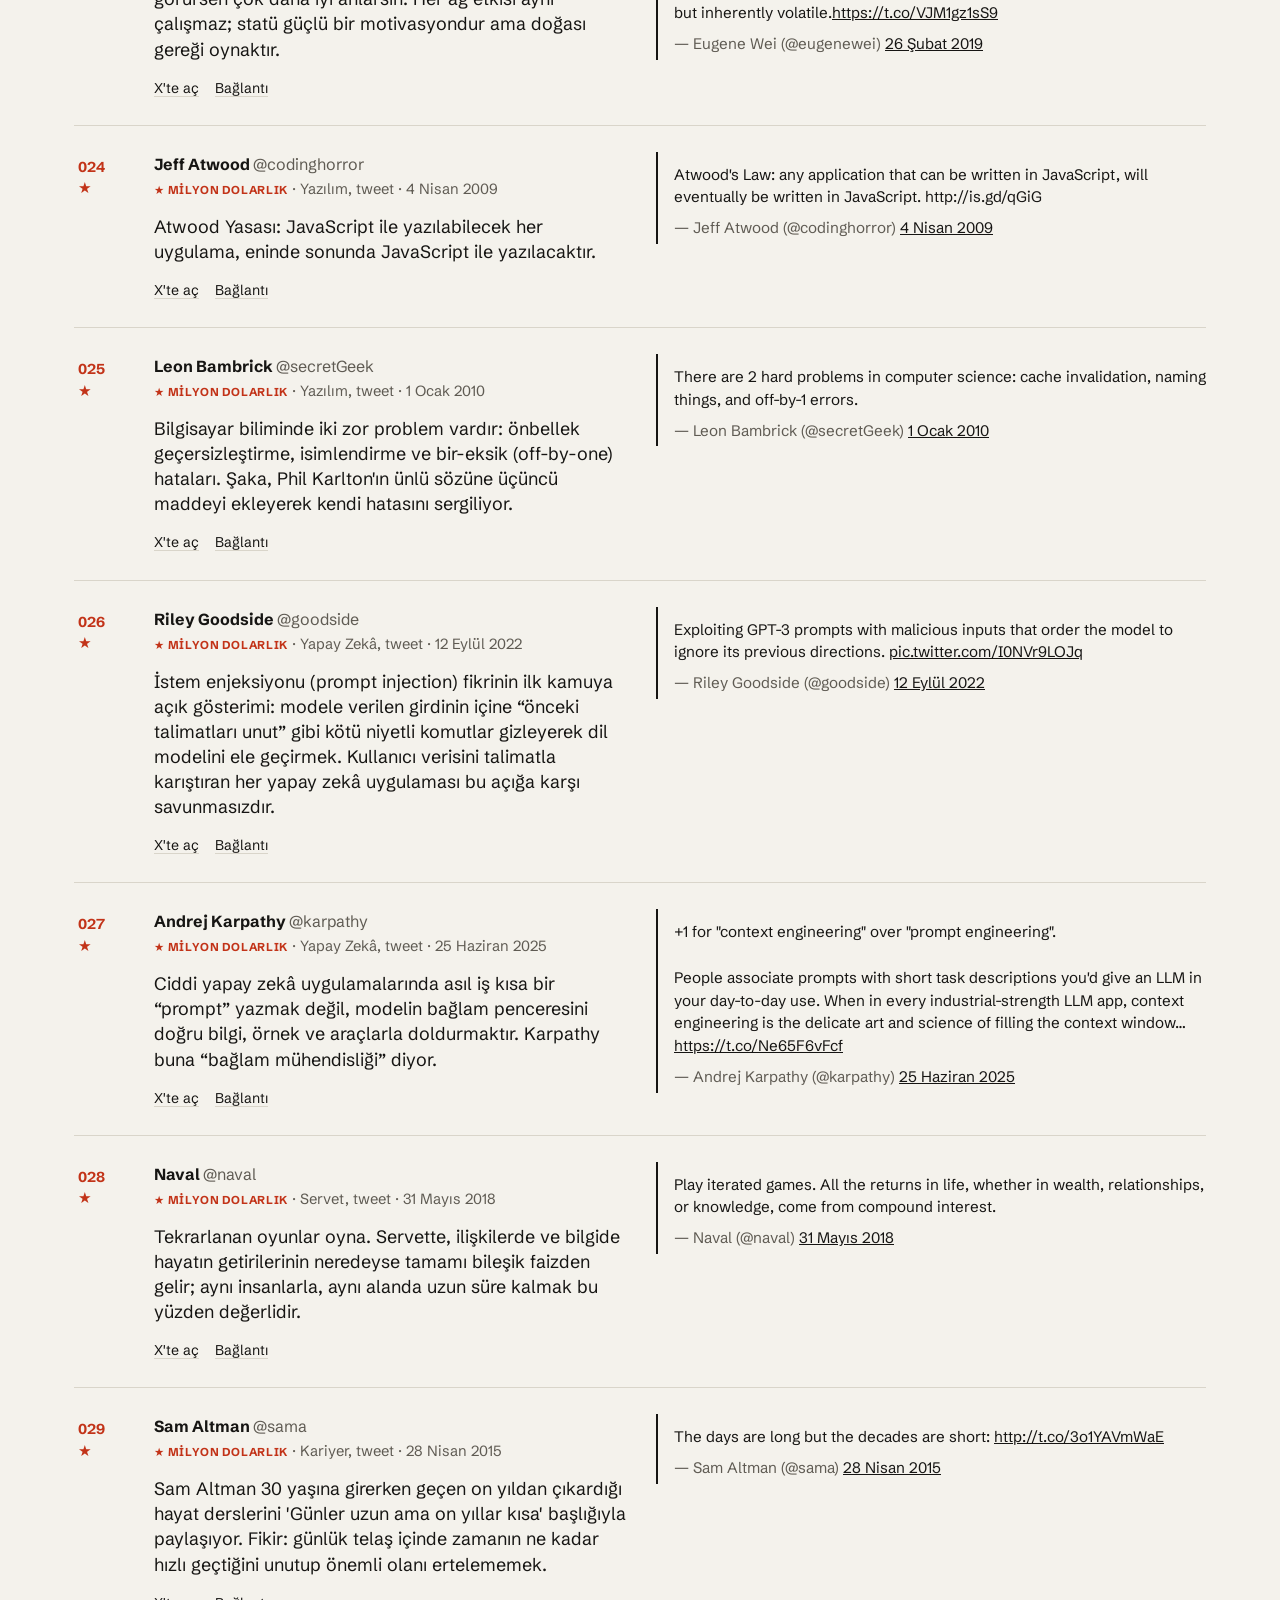
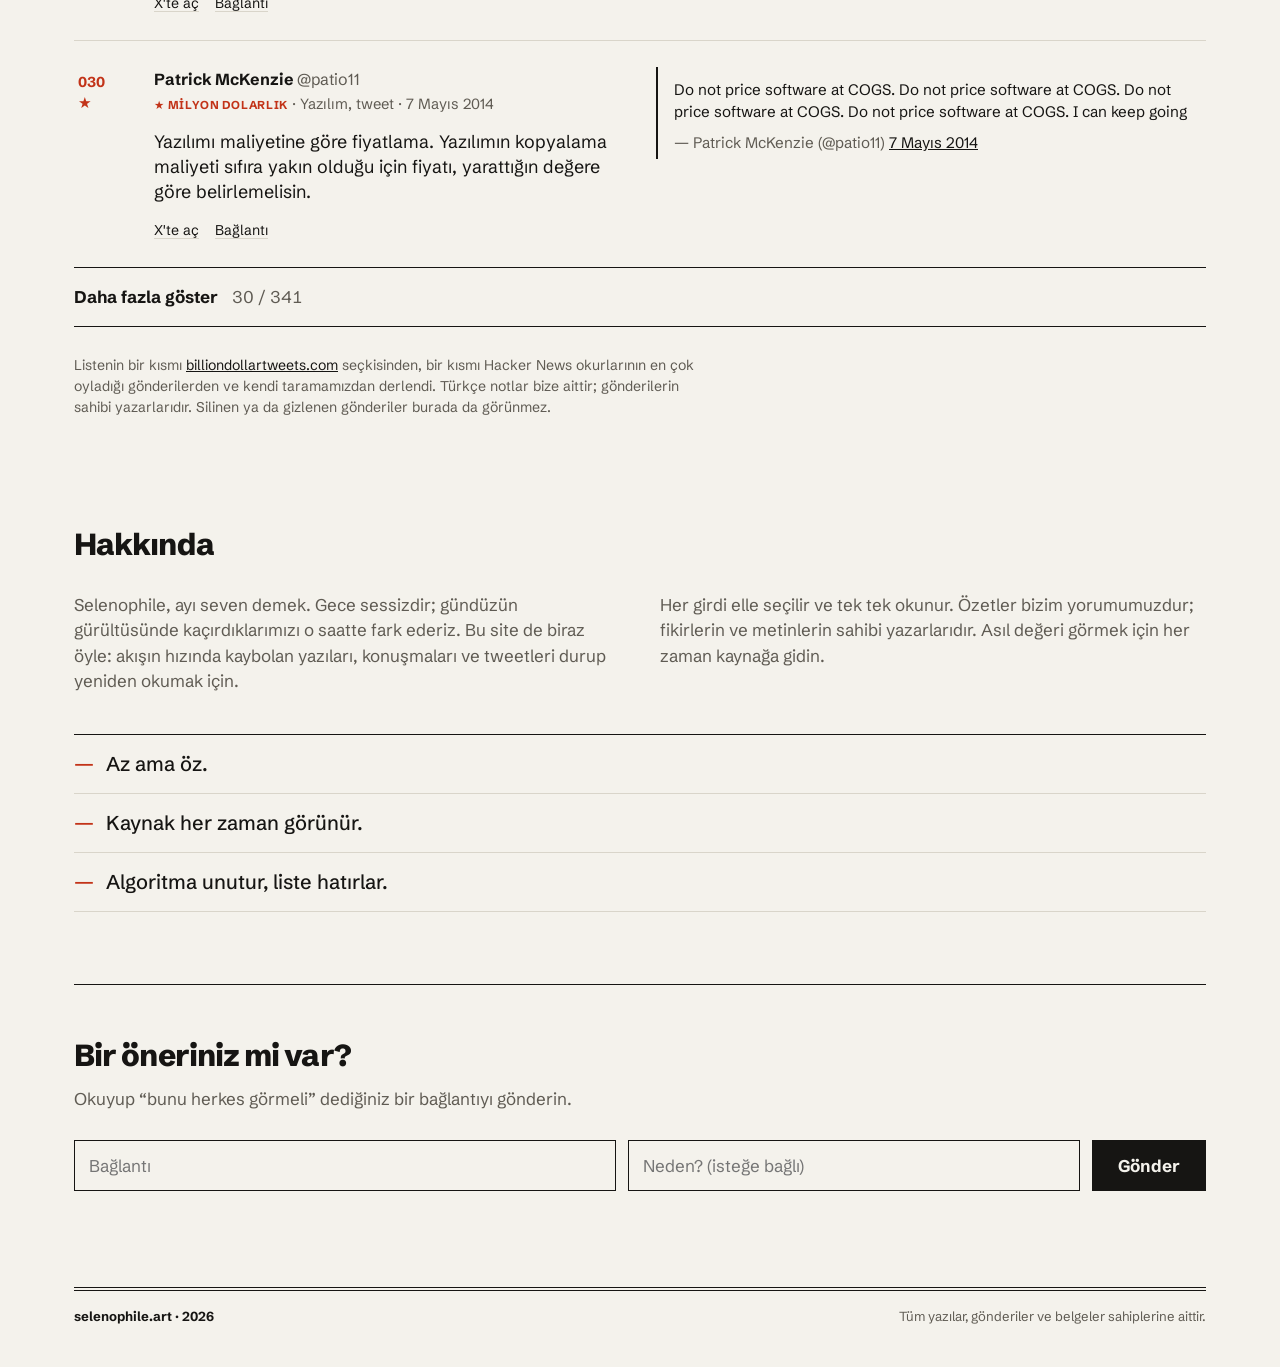
==== commit df6ccea6: "18 yeni gönderi, 70 yeni belge; yıldızlar yine 60'ta Gönderiler 323 → 341, PDF'ler 299 → 369. Yeni y" ====
--- a/index.html
+++ b/index.html
@@ -23,9 +23,9 @@
 <link rel="preconnect" href="https://fonts.googleapis.com">
 <link rel="preconnect" href="https://fonts.gstatic.com" crossorigin>
 <link href="https://fonts.googleapis.com/css2?family=Schibsted+Grotesk:ital,wght@0,400;0,500;0,700;0,800;1,400&display=swap" rel="stylesheet">
-<link rel="stylesheet" href="style.css?v=202610140101">
+<link rel="stylesheet" href="style.css?v=202610140948">
 <script type="application/ld+json">{"@context":"https://schema.org","@type":"WebSite","name":"selenophile","url":"https://selenophile.art/","inLanguage":"tr"}</script>
-<script type="application/ld+json">{"@context":"https://schema.org","@type":"ItemList","name":"selenophile — akışta kaybolmaması gereken gönderiler","url":"https://selenophile.art/","numberOfItems":323,"itemListElement":[{"@type":"ListItem","position":1,"url":"https://selenophile.art/#t1002103360646823936","name":"Naval'ın ünlü thread'i: şansa bağlı kalmadan zengin olmanın ilkeleri."},{"@type":"ListItem","position":2,"url":"https://selenophile.art/#t1111638734301204481","name":"Ölçeklenmeyen işleri yap."},{"@type":"ListItem","position":3,"url":"https://selenophile.art/#t289635060758507521","name":"Saçmalığı çürütmek için gereken enerji, onu üretmek için gerekenden kat kat fazladır."},{"@type":"ListItem","position":4,"url":"https://selenophile.art/#t1616821932799803392","name":"Enshittification (platform çürümesi) böyle işler: platform önce değeri kullanıcılara verir; kullanıcılar kilit"},{"@type":"ListItem","position":5,"url":"https://selenophile.art/#t807248840030126080","name":"Kevin Kelly'nin '1.000 Gerçek Hayran' fikri: bir üreticinin geçinmesi için milyonlarca kitleye değil, ürettiği"},{"@type":"ListItem","position":6,"url":"https://selenophile.art/#t1886192184808149383","name":"\"Vibe coding\" kavramının doğuşu"},{"@type":"ListItem","position":7,"url":"https://selenophile.art/#t250733358307500032","name":"Zor bir değişiklik yapacaksan önce kodu, o değişikliği kolaylaştıracak şekilde düzenle (bu kısım zor olabilir)"},{"@type":"ListItem","position":8,"url":"https://selenophile.art/#t847142924240379904","name":"Ürününün ilk sürümü seni utandırmıyorsa, piyasaya çıkmakta geç kalmışsın demektir."},{"@type":"ListItem","position":9,"url":"https://selenophile.art/#t1423379105052086272","name":"İnsanlar ne yaptığını değil, neden yaptığını satın alır."},{"@type":"ListItem","position":10,"url":"https://selenophile.art/#t1002104947624722433","name":"Özgün bilgi, sana eğitimle kazandırılamayan bilgidir."}]}</script>
+<script type="application/ld+json">{"@context":"https://schema.org","@type":"ItemList","name":"selenophile — akışta kaybolmaması gereken gönderiler","url":"https://selenophile.art/","numberOfItems":341,"itemListElement":[{"@type":"ListItem","position":1,"url":"https://selenophile.art/#t1002103360646823936","name":"Naval'ın ünlü thread'i: şansa bağlı kalmadan zengin olmanın ilkeleri."},{"@type":"ListItem","position":2,"url":"https://selenophile.art/#t1111638734301204481","name":"Ölçeklenmeyen işleri yap."},{"@type":"ListItem","position":3,"url":"https://selenophile.art/#t289635060758507521","name":"Saçmalığı çürütmek için gereken enerji, onu üretmek için gerekenden kat kat fazladır."},{"@type":"ListItem","position":4,"url":"https://selenophile.art/#t1616821932799803392","name":"Enshittification (platform çürümesi) böyle işler: platform önce değeri kullanıcılara verir; kullanıcılar kilit"},{"@type":"ListItem","position":5,"url":"https://selenophile.art/#t807248840030126080","name":"Kevin Kelly'nin '1.000 Gerçek Hayran' fikri: bir üreticinin geçinmesi için milyonlarca kitleye değil, ürettiği"},{"@type":"ListItem","position":6,"url":"https://selenophile.art/#t1886192184808149383","name":"\"Vibe coding\" kavramının doğuşu"},{"@type":"ListItem","position":7,"url":"https://selenophile.art/#t250733358307500032","name":"Zor bir değişiklik yapacaksan önce kodu, o değişikliği kolaylaştıracak şekilde düzenle (bu kısım zor olabilir)"},{"@type":"ListItem","position":8,"url":"https://selenophile.art/#t847142924240379904","name":"Ürününün ilk sürümü seni utandırmıyorsa, piyasaya çıkmakta geç kalmışsın demektir."},{"@type":"ListItem","position":9,"url":"https://selenophile.art/#t1423379105052086272","name":"İnsanlar ne yaptığını değil, neden yaptığını satın alır."},{"@type":"ListItem","position":10,"url":"https://selenophile.art/#t1002104947624722433","name":"Özgün bilgi, sana eğitimle kazandırılamayan bilgidir."}]}</script>
 </head>
 <body data-page="tweetler">
 <a class="skip" href="#liste">İçeriğe geç</a>
@@ -89,7 +89,7 @@
 </footer>
 
 <div id="toast" class="toast" role="status"></div>
-<script src="tweets.js?v=202610140101"></script>
-<script src="app.js?v=202610140101"></script>
+<script src="tweets.js?v=202610140948"></script>
+<script src="app.js?v=202610140948"></script>
 </body>
 </html>
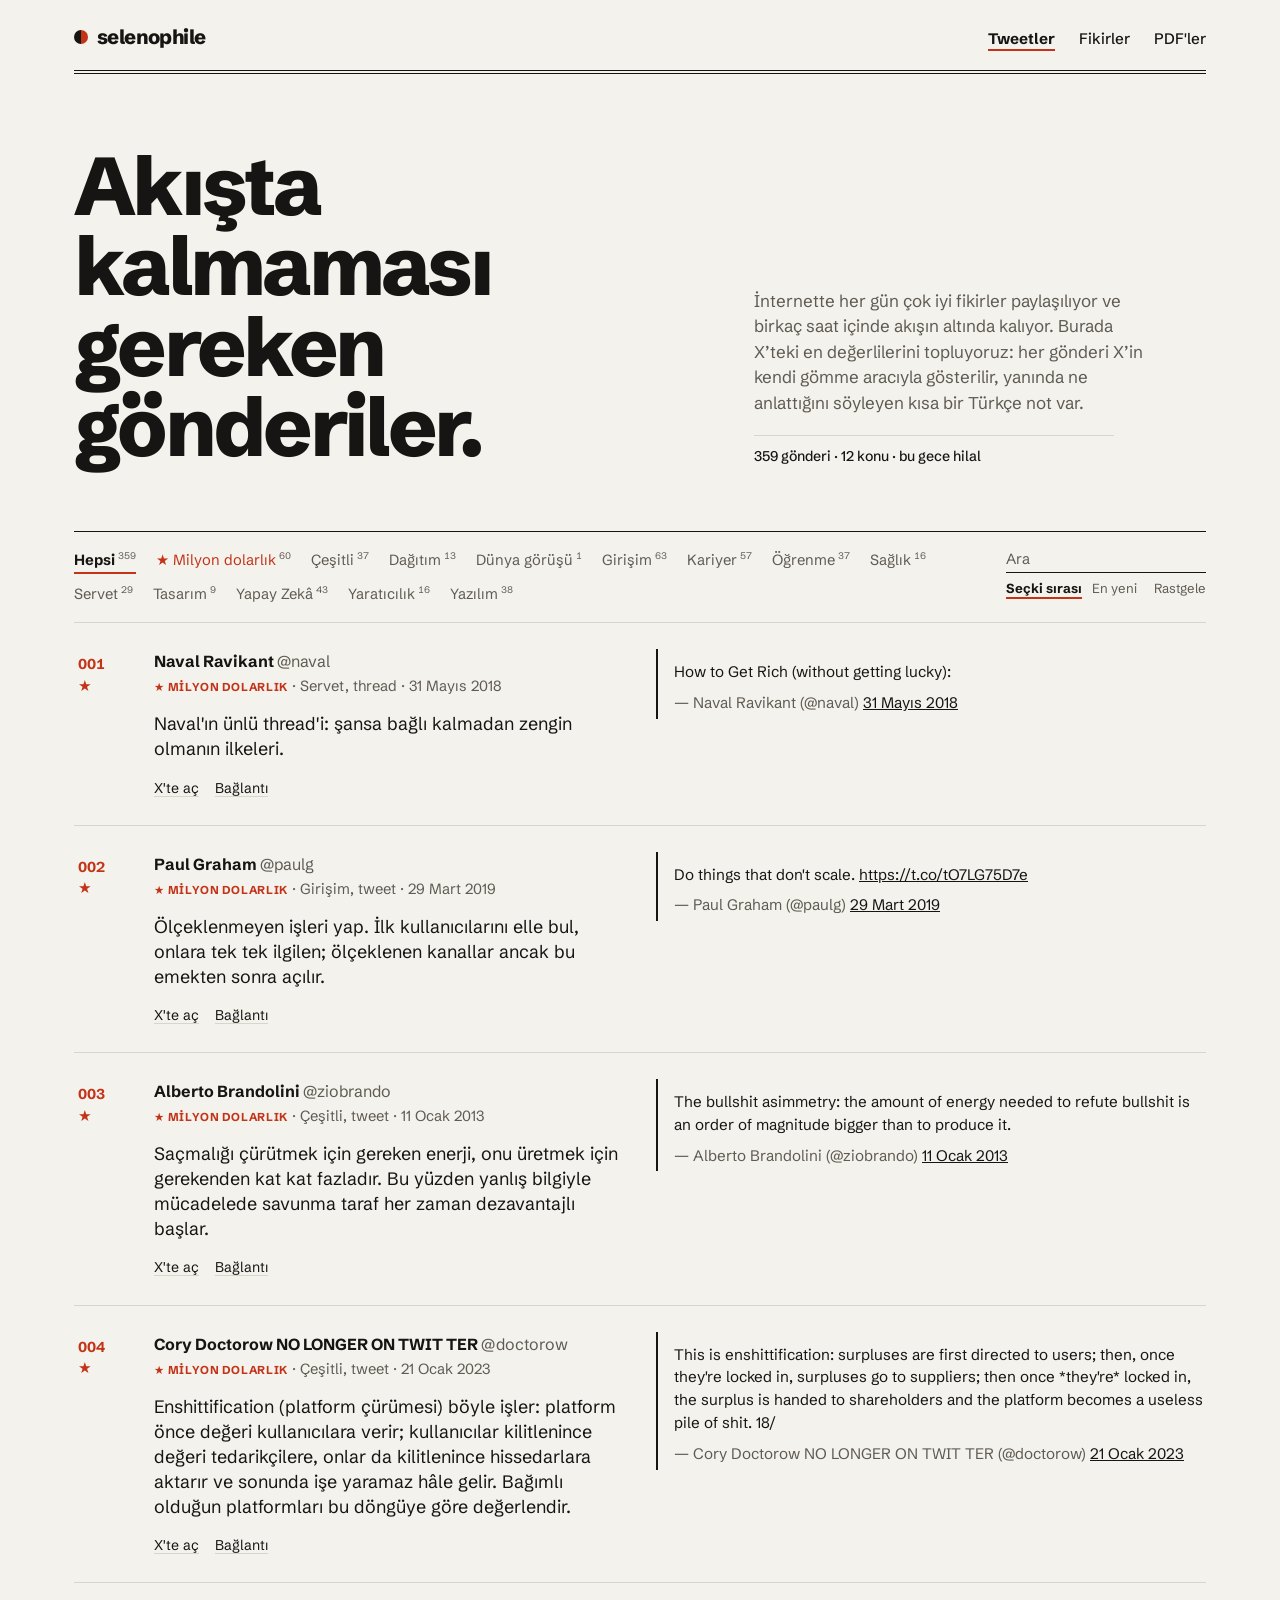
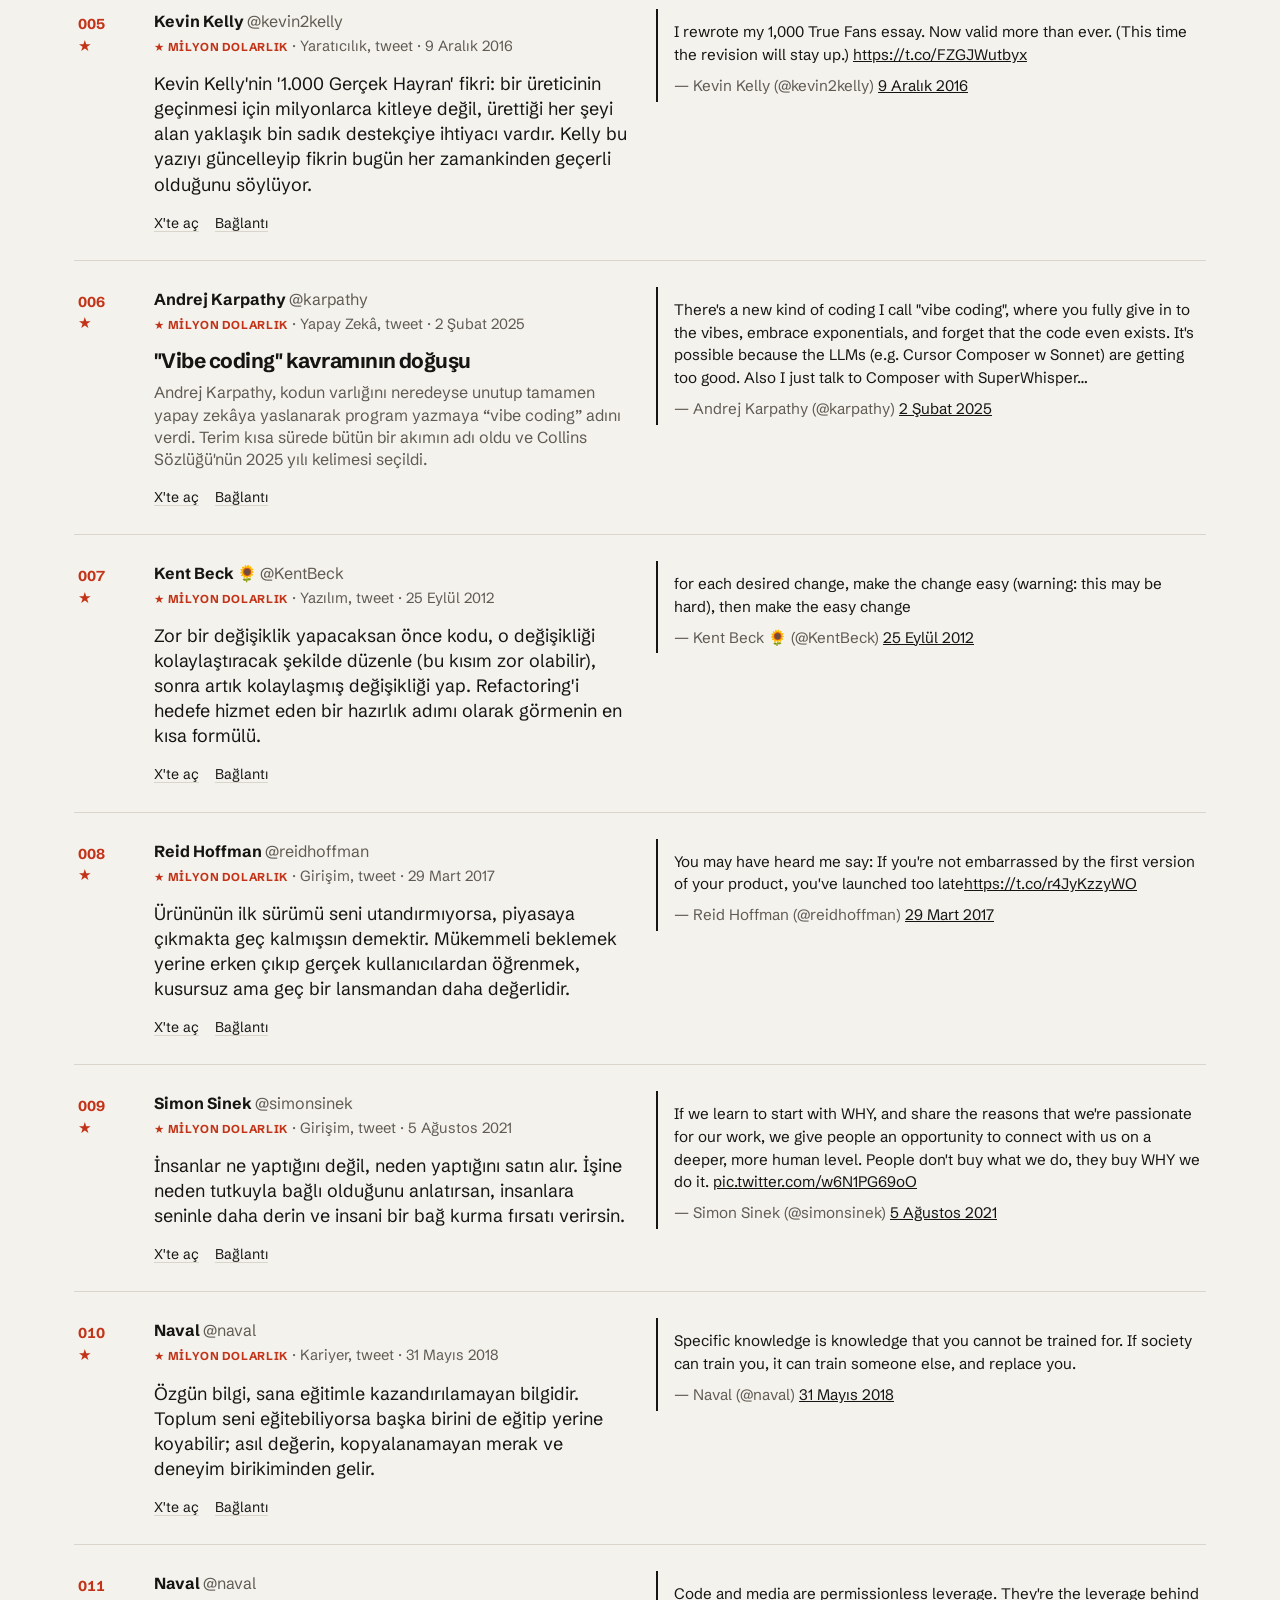
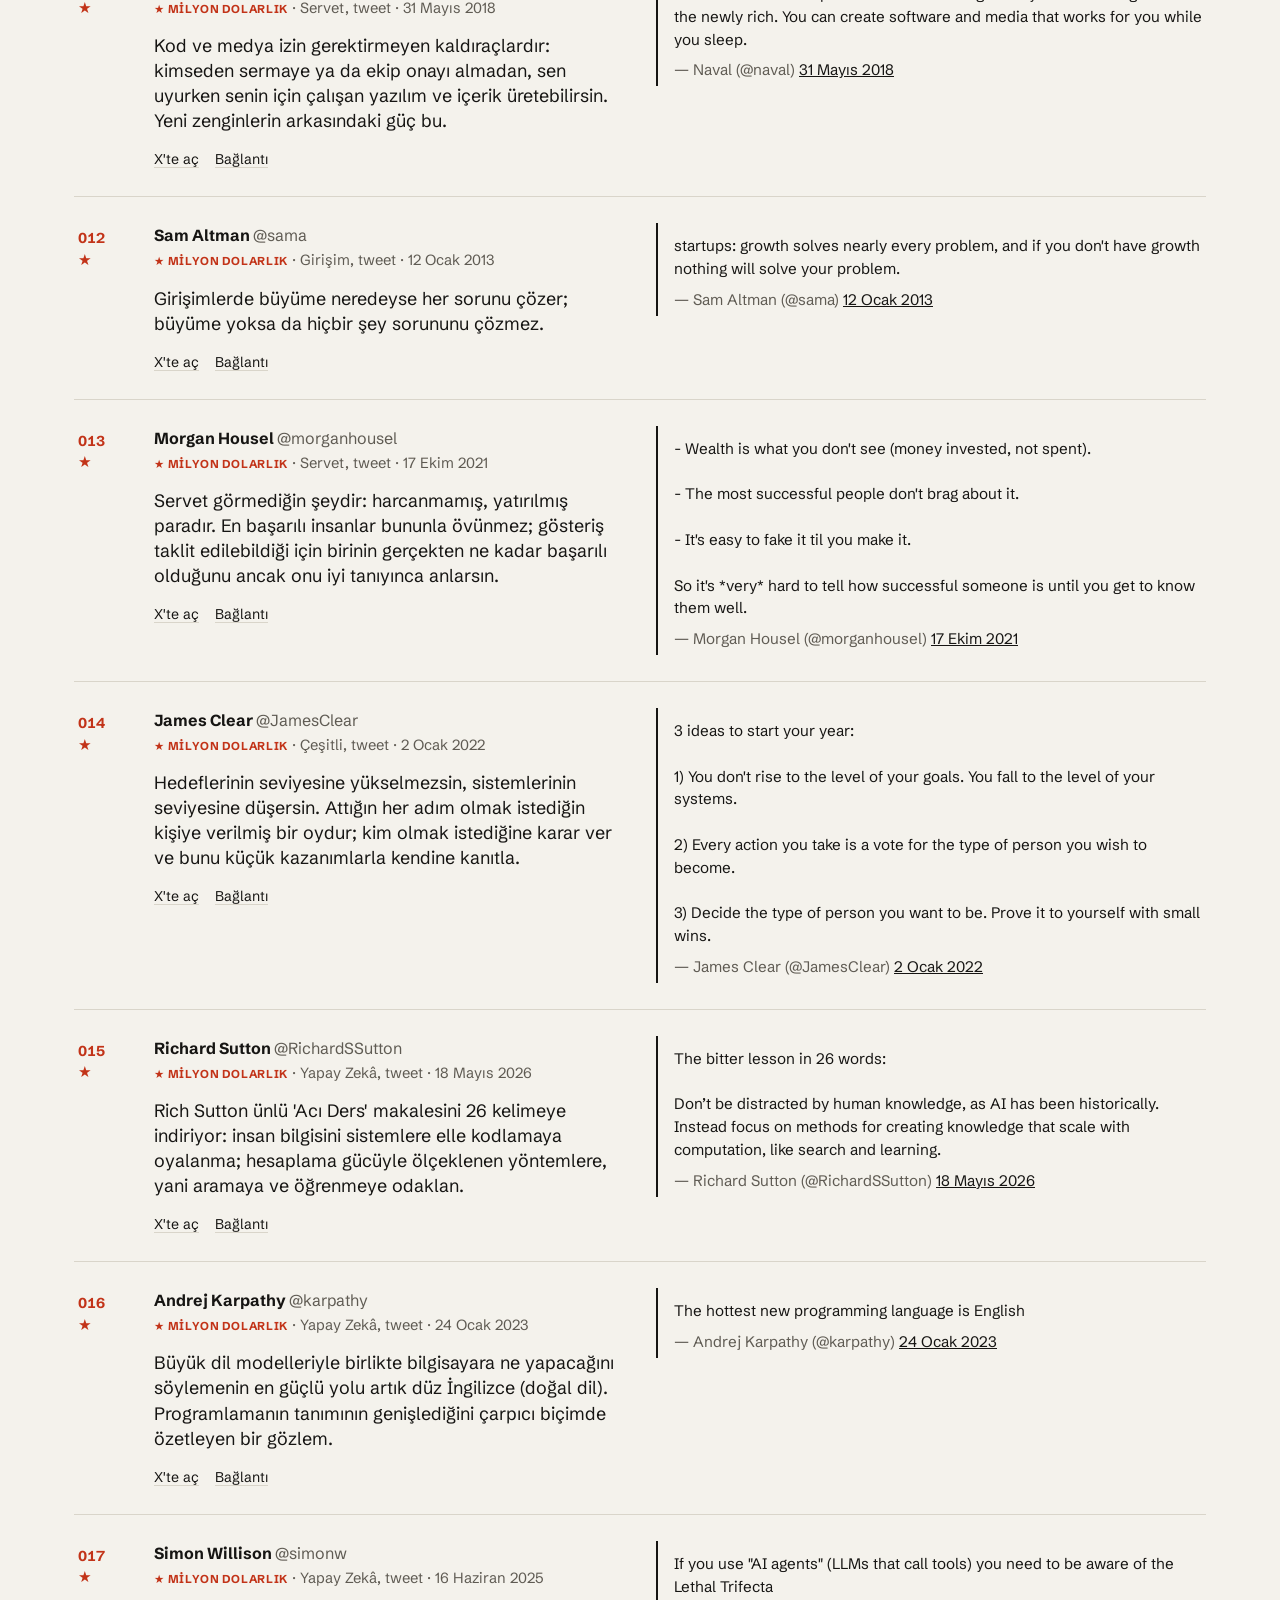
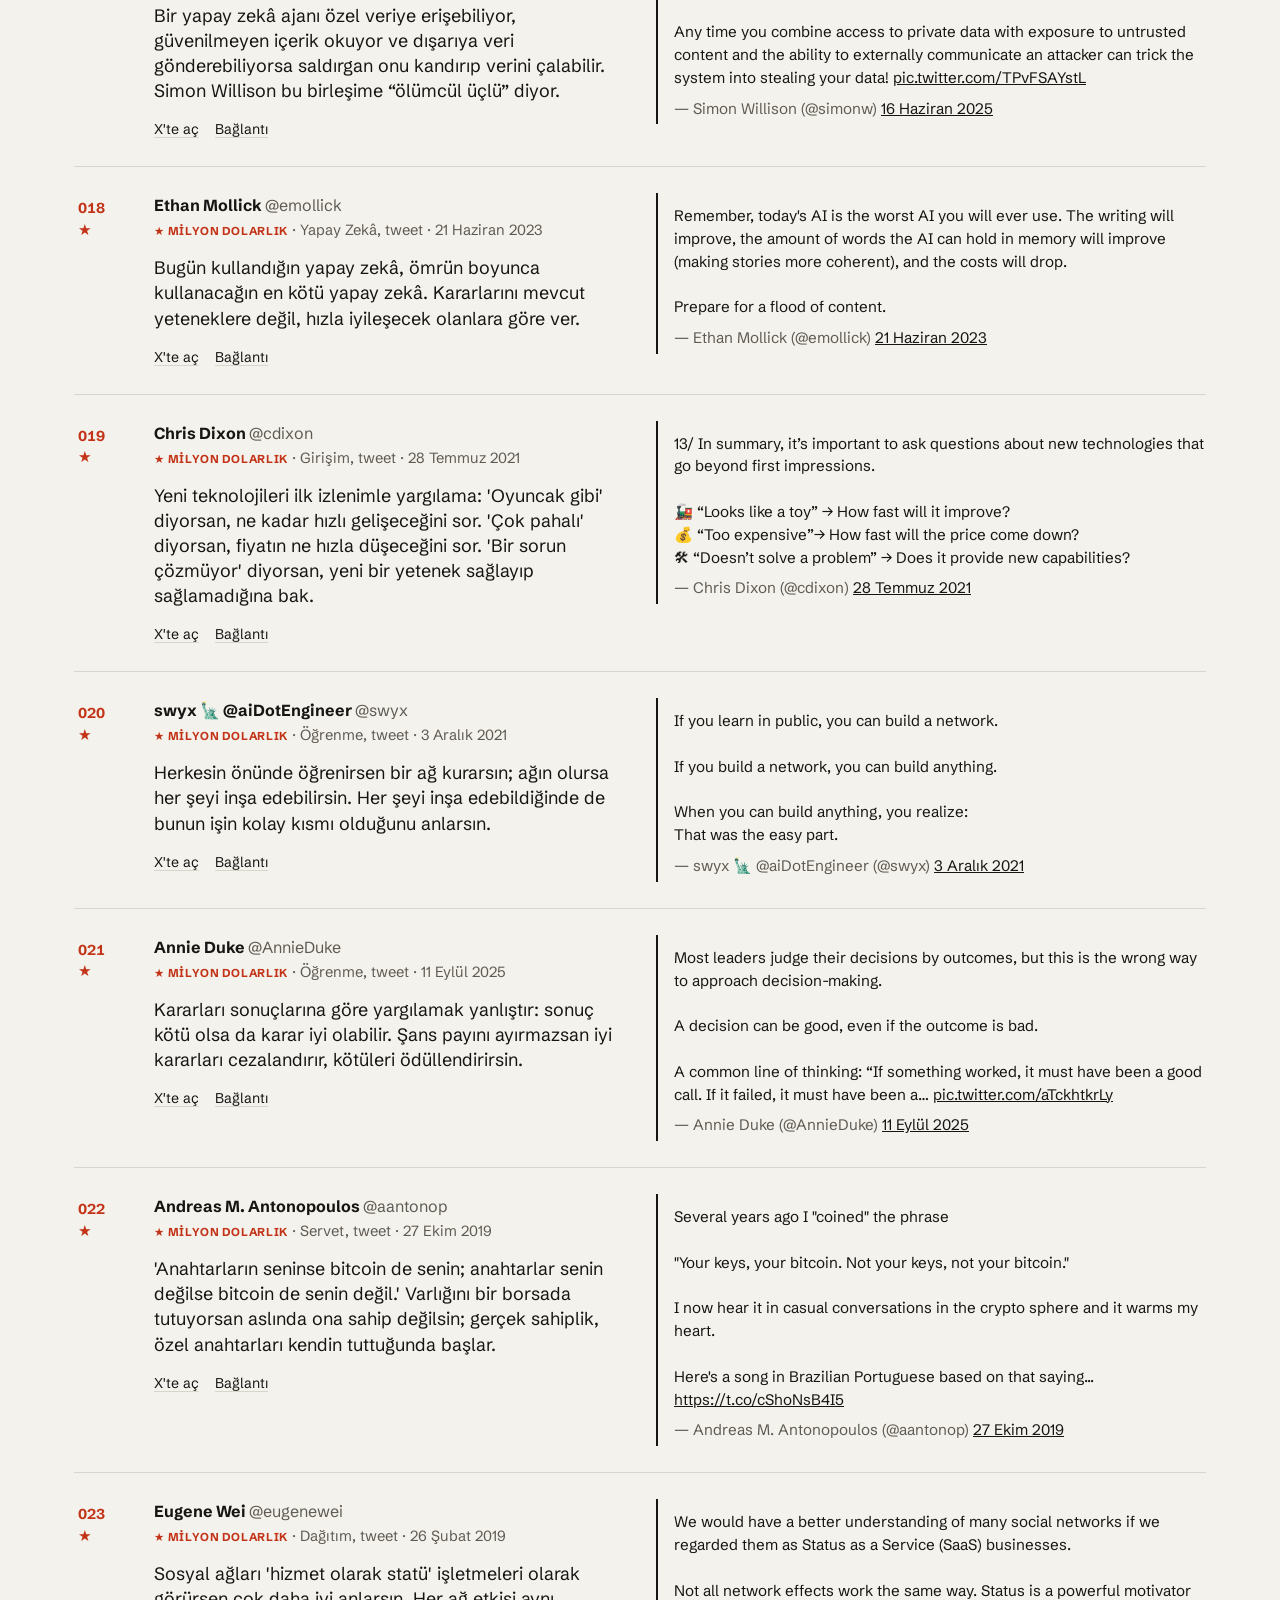
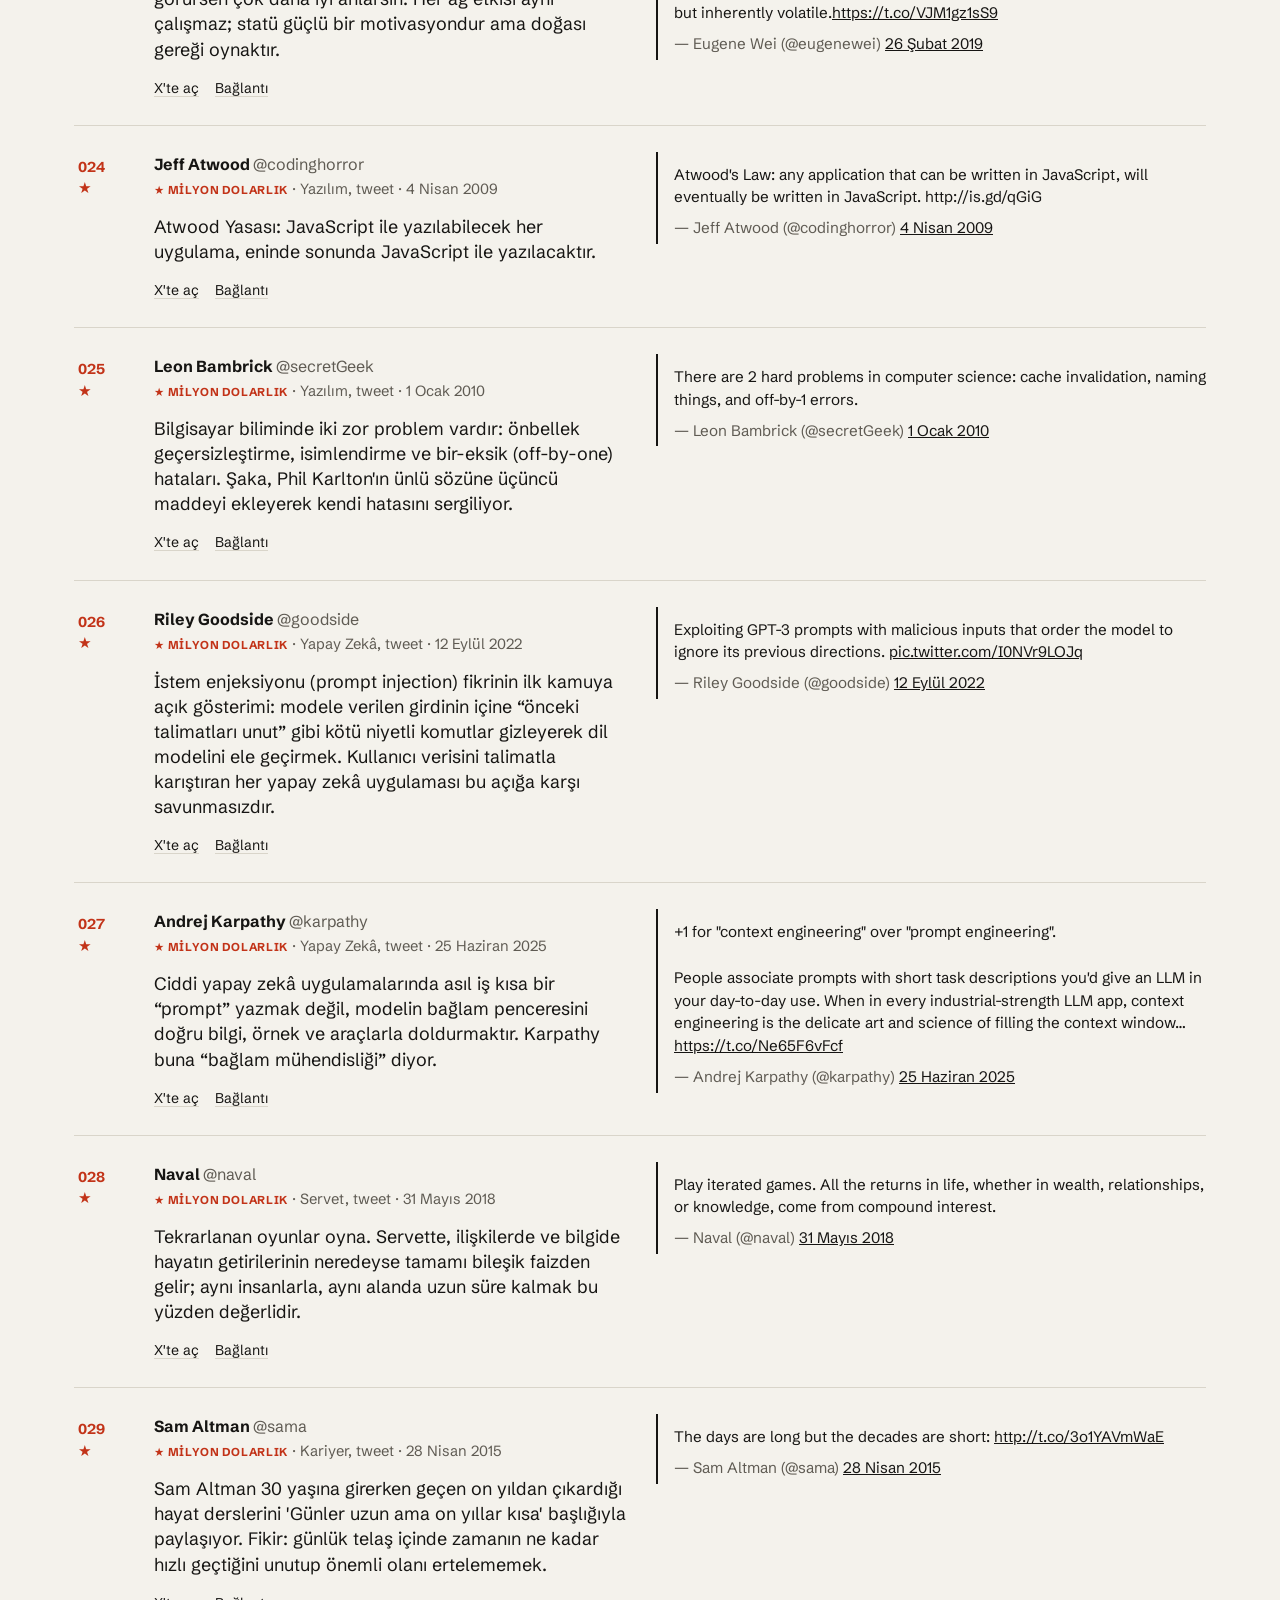
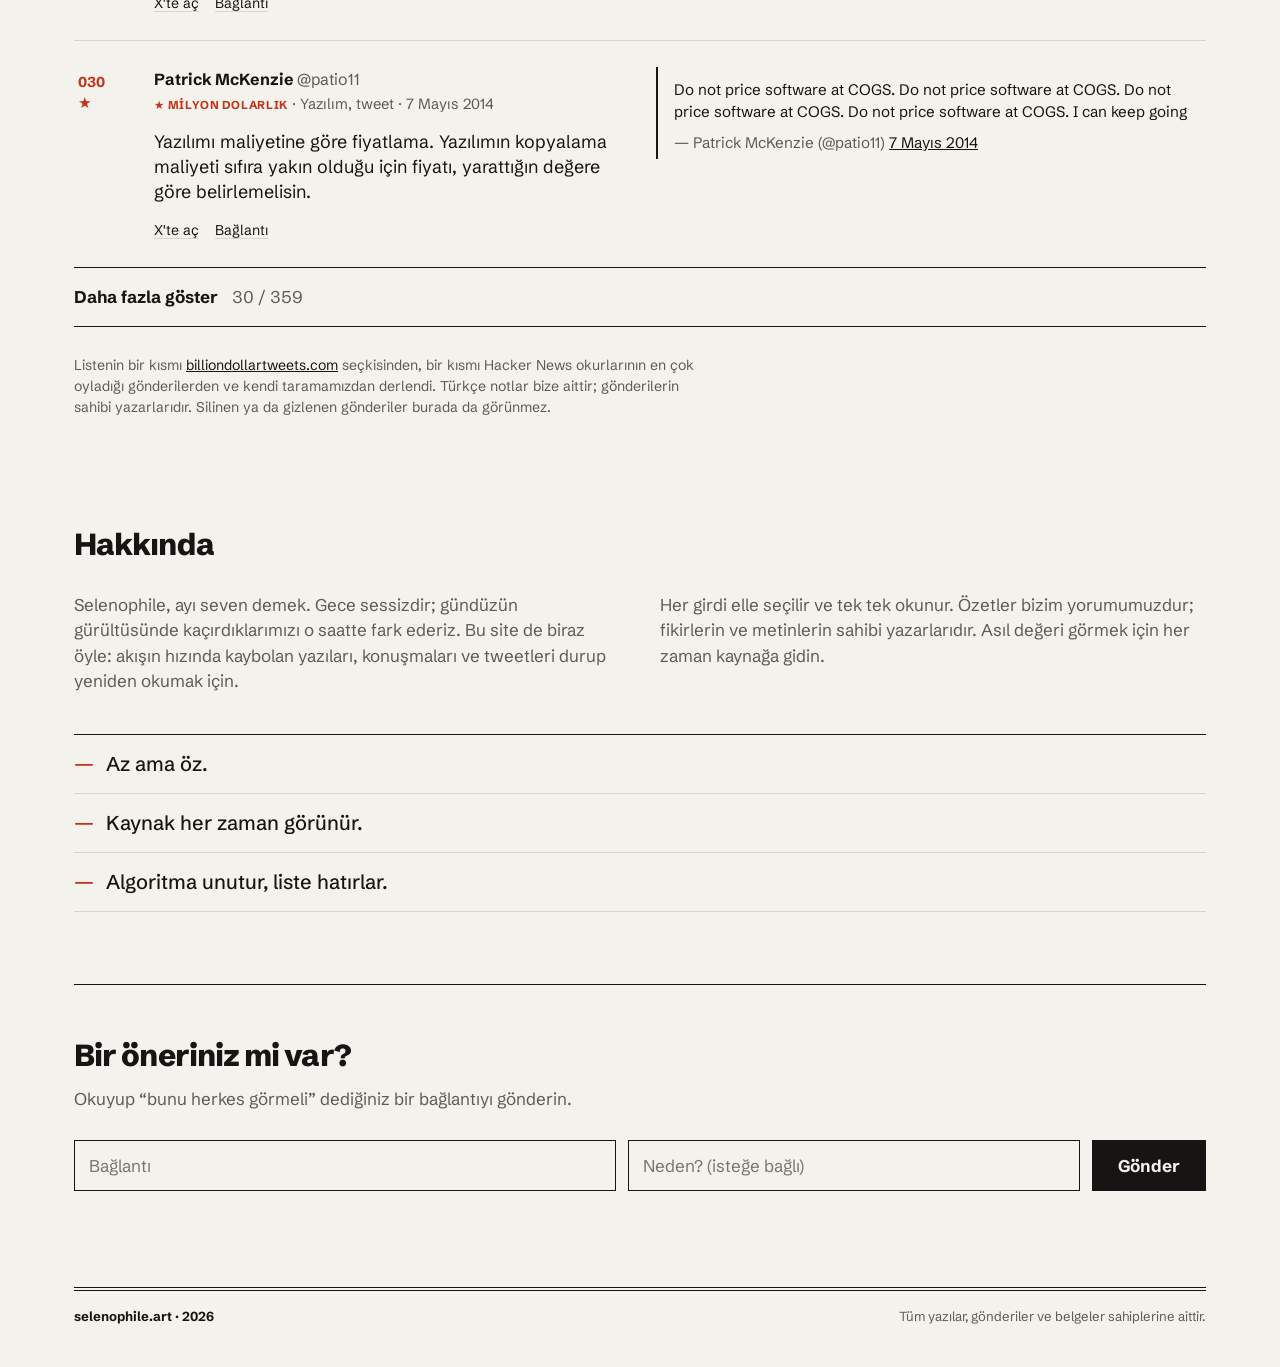
==== commit 86b72672: "18 yeni gönderi: yapay zekâ, yazılım, tasarım, öğrenme Gönderiler 341 → 359.  Co-Authored-By: Claude" ====
--- a/index.html
+++ b/index.html
@@ -23,9 +23,9 @@
 <link rel="preconnect" href="https://fonts.googleapis.com">
 <link rel="preconnect" href="https://fonts.gstatic.com" crossorigin>
 <link href="https://fonts.googleapis.com/css2?family=Schibsted+Grotesk:ital,wght@0,400;0,500;0,700;0,800;1,400&display=swap" rel="stylesheet">
-<link rel="stylesheet" href="style.css?v=202610140948">
+<link rel="stylesheet" href="style.css?v=202610141008">
 <script type="application/ld+json">{"@context":"https://schema.org","@type":"WebSite","name":"selenophile","url":"https://selenophile.art/","inLanguage":"tr"}</script>
-<script type="application/ld+json">{"@context":"https://schema.org","@type":"ItemList","name":"selenophile — akışta kaybolmaması gereken gönderiler","url":"https://selenophile.art/","numberOfItems":341,"itemListElement":[{"@type":"ListItem","position":1,"url":"https://selenophile.art/#t1002103360646823936","name":"Naval'ın ünlü thread'i: şansa bağlı kalmadan zengin olmanın ilkeleri."},{"@type":"ListItem","position":2,"url":"https://selenophile.art/#t1111638734301204481","name":"Ölçeklenmeyen işleri yap."},{"@type":"ListItem","position":3,"url":"https://selenophile.art/#t289635060758507521","name":"Saçmalığı çürütmek için gereken enerji, onu üretmek için gerekenden kat kat fazladır."},{"@type":"ListItem","position":4,"url":"https://selenophile.art/#t1616821932799803392","name":"Enshittification (platform çürümesi) böyle işler: platform önce değeri kullanıcılara verir; kullanıcılar kilit"},{"@type":"ListItem","position":5,"url":"https://selenophile.art/#t807248840030126080","name":"Kevin Kelly'nin '1.000 Gerçek Hayran' fikri: bir üreticinin geçinmesi için milyonlarca kitleye değil, ürettiği"},{"@type":"ListItem","position":6,"url":"https://selenophile.art/#t1886192184808149383","name":"\"Vibe coding\" kavramının doğuşu"},{"@type":"ListItem","position":7,"url":"https://selenophile.art/#t250733358307500032","name":"Zor bir değişiklik yapacaksan önce kodu, o değişikliği kolaylaştıracak şekilde düzenle (bu kısım zor olabilir)"},{"@type":"ListItem","position":8,"url":"https://selenophile.art/#t847142924240379904","name":"Ürününün ilk sürümü seni utandırmıyorsa, piyasaya çıkmakta geç kalmışsın demektir."},{"@type":"ListItem","position":9,"url":"https://selenophile.art/#t1423379105052086272","name":"İnsanlar ne yaptığını değil, neden yaptığını satın alır."},{"@type":"ListItem","position":10,"url":"https://selenophile.art/#t1002104947624722433","name":"Özgün bilgi, sana eğitimle kazandırılamayan bilgidir."}]}</script>
+<script type="application/ld+json">{"@context":"https://schema.org","@type":"ItemList","name":"selenophile — akışta kaybolmaması gereken gönderiler","url":"https://selenophile.art/","numberOfItems":359,"itemListElement":[{"@type":"ListItem","position":1,"url":"https://selenophile.art/#t1002103360646823936","name":"Naval'ın ünlü thread'i: şansa bağlı kalmadan zengin olmanın ilkeleri."},{"@type":"ListItem","position":2,"url":"https://selenophile.art/#t1111638734301204481","name":"Ölçeklenmeyen işleri yap."},{"@type":"ListItem","position":3,"url":"https://selenophile.art/#t289635060758507521","name":"Saçmalığı çürütmek için gereken enerji, onu üretmek için gerekenden kat kat fazladır."},{"@type":"ListItem","position":4,"url":"https://selenophile.art/#t1616821932799803392","name":"Enshittification (platform çürümesi) böyle işler: platform önce değeri kullanıcılara verir; kullanıcılar kilit"},{"@type":"ListItem","position":5,"url":"https://selenophile.art/#t807248840030126080","name":"Kevin Kelly'nin '1.000 Gerçek Hayran' fikri: bir üreticinin geçinmesi için milyonlarca kitleye değil, ürettiği"},{"@type":"ListItem","position":6,"url":"https://selenophile.art/#t1886192184808149383","name":"\"Vibe coding\" kavramının doğuşu"},{"@type":"ListItem","position":7,"url":"https://selenophile.art/#t250733358307500032","name":"Zor bir değişiklik yapacaksan önce kodu, o değişikliği kolaylaştıracak şekilde düzenle (bu kısım zor olabilir)"},{"@type":"ListItem","position":8,"url":"https://selenophile.art/#t847142924240379904","name":"Ürününün ilk sürümü seni utandırmıyorsa, piyasaya çıkmakta geç kalmışsın demektir."},{"@type":"ListItem","position":9,"url":"https://selenophile.art/#t1423379105052086272","name":"İnsanlar ne yaptığını değil, neden yaptığını satın alır."},{"@type":"ListItem","position":10,"url":"https://selenophile.art/#t1002104947624722433","name":"Özgün bilgi, sana eğitimle kazandırılamayan bilgidir."}]}</script>
 </head>
 <body data-page="tweetler">
 <a class="skip" href="#liste">İçeriğe geç</a>
@@ -89,7 +89,7 @@
 </footer>
 
 <div id="toast" class="toast" role="status"></div>
-<script src="tweets.js?v=202610140948"></script>
-<script src="app.js?v=202610140948"></script>
+<script src="tweets.js?v=202610141008"></script>
+<script src="app.js?v=202610141008"></script>
 </body>
 </html>
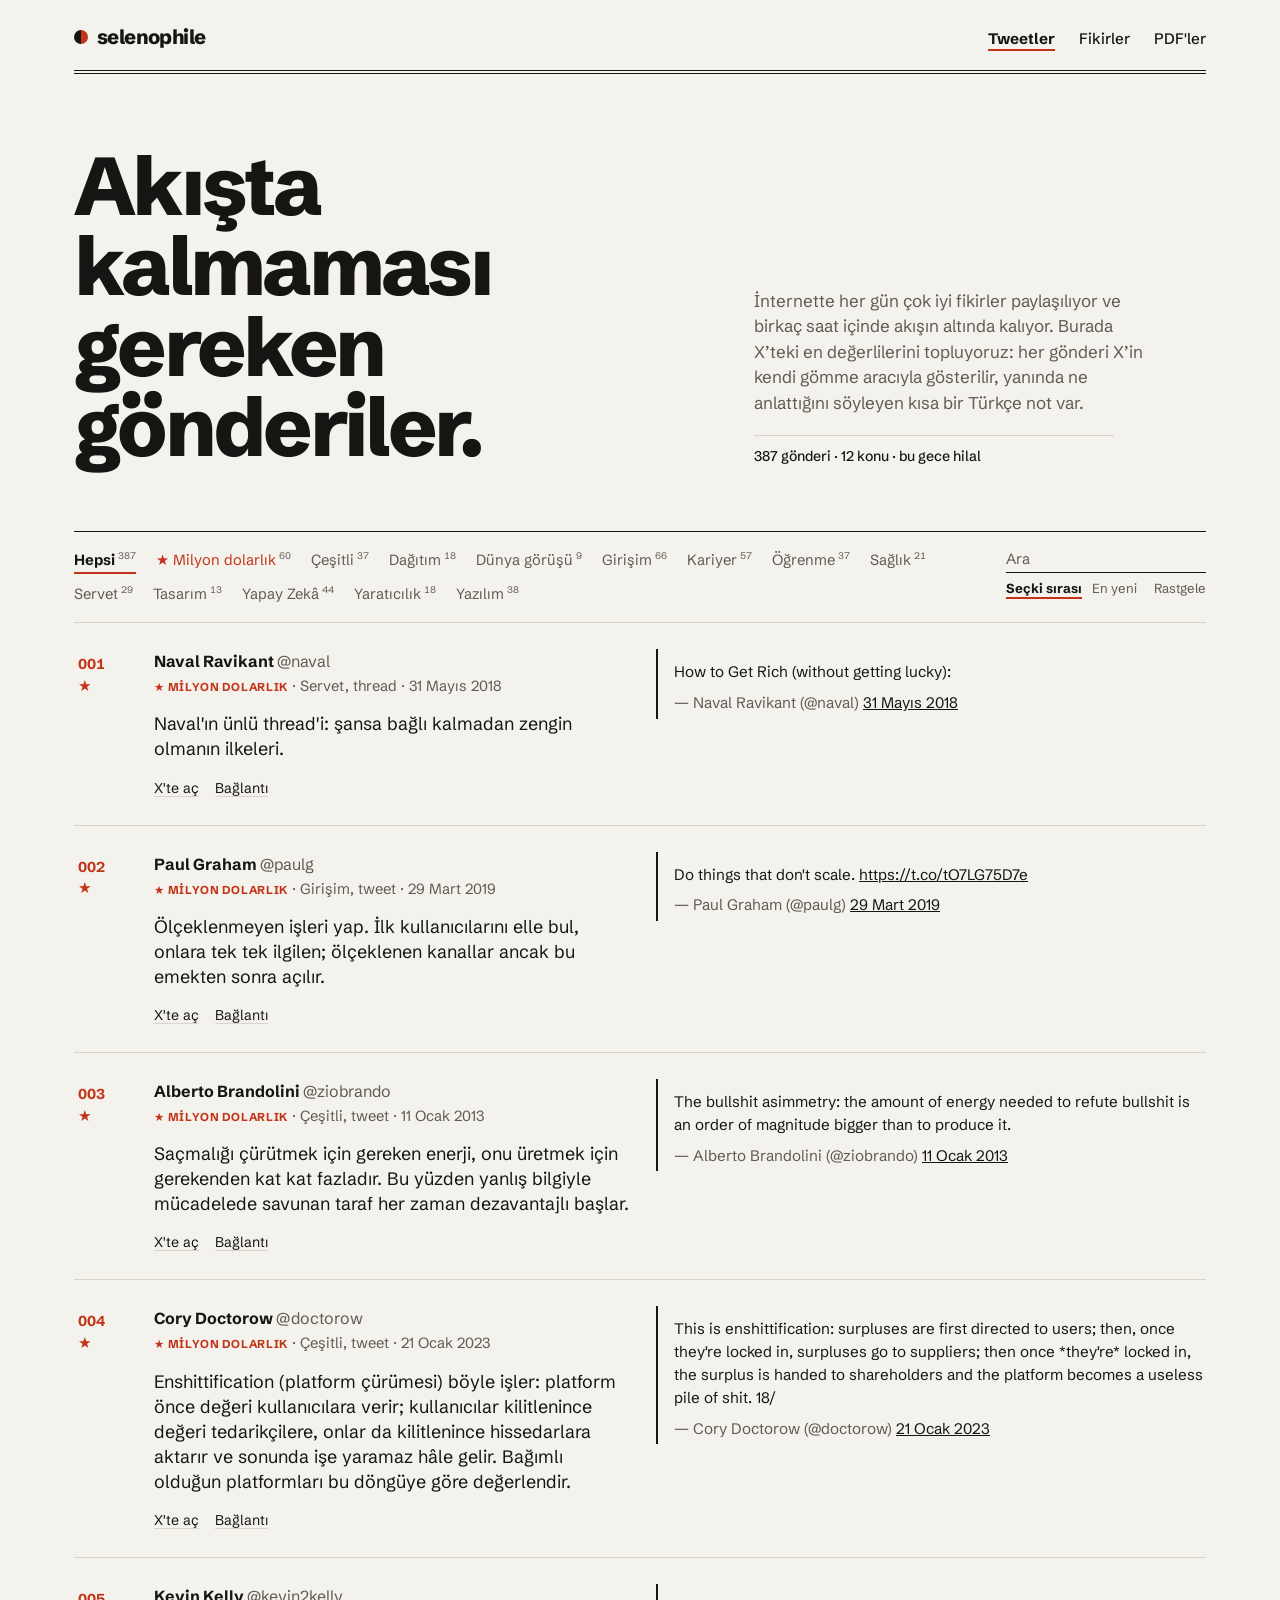
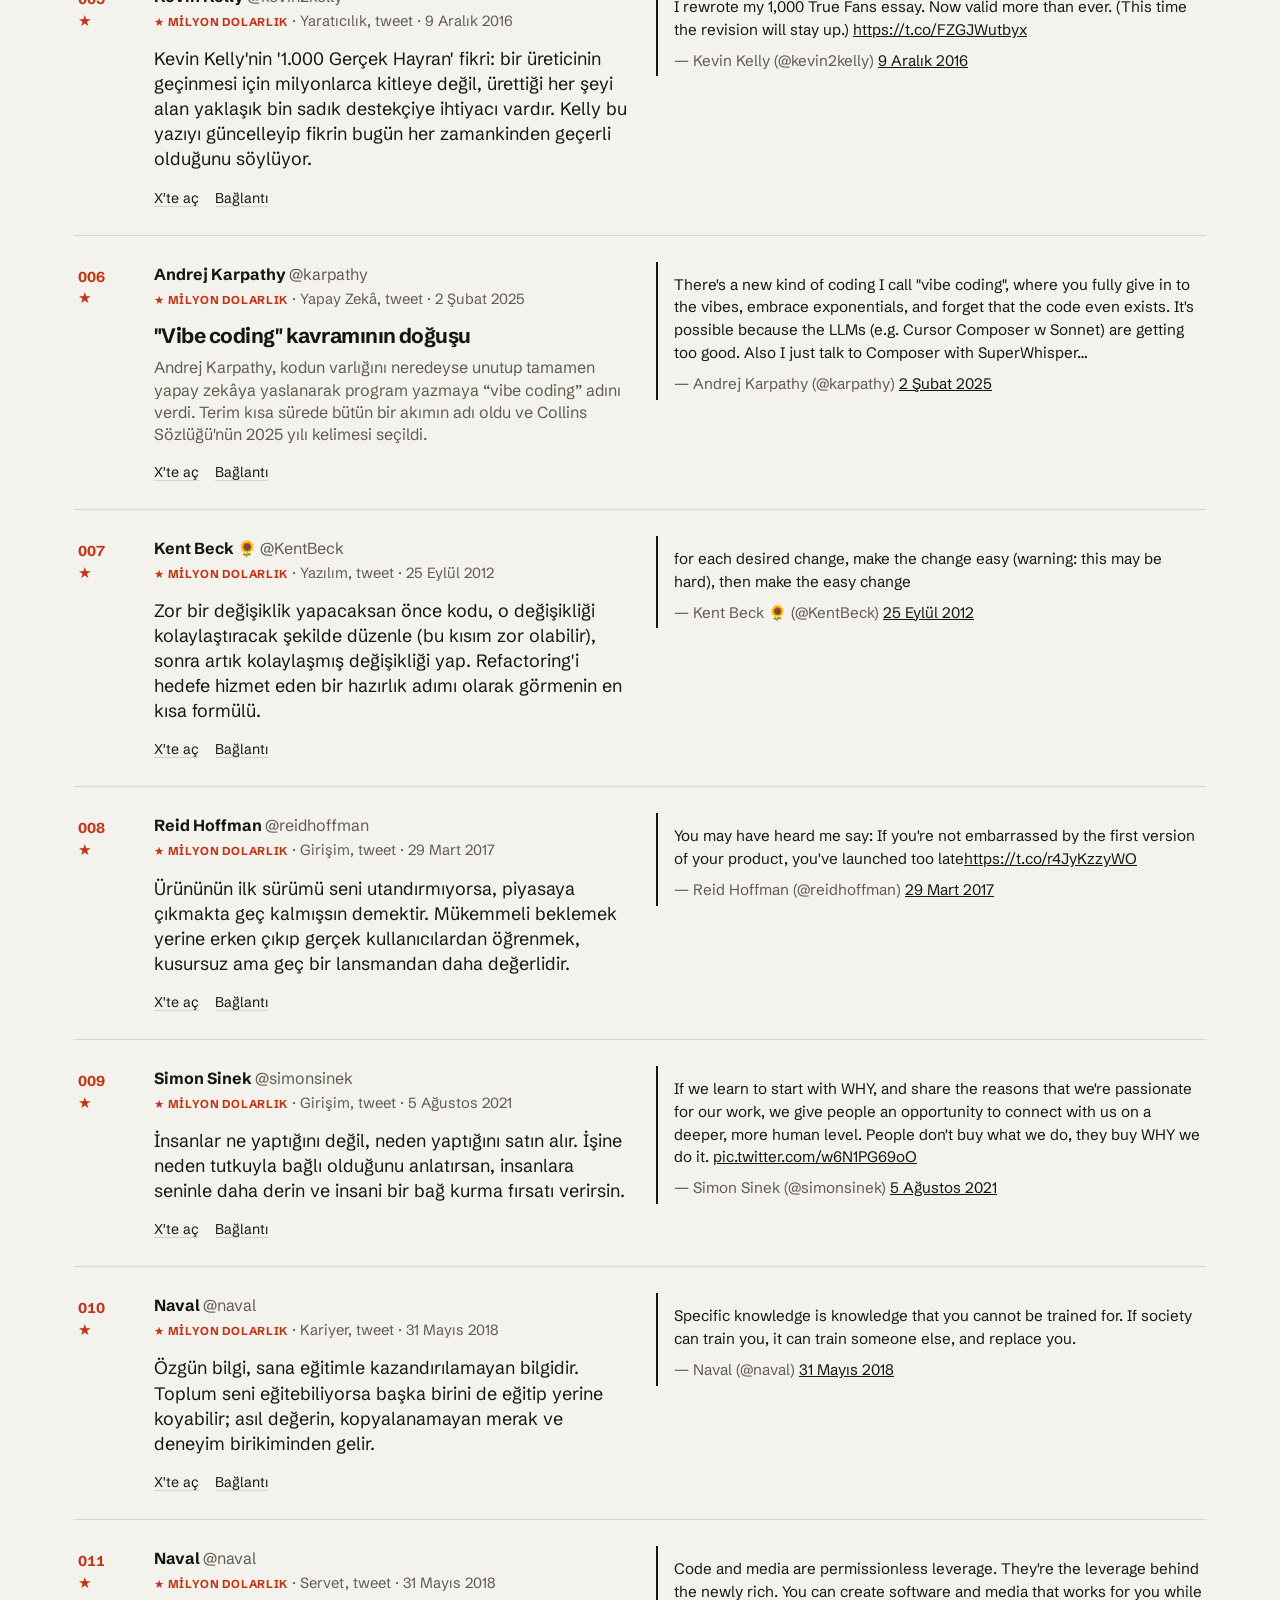
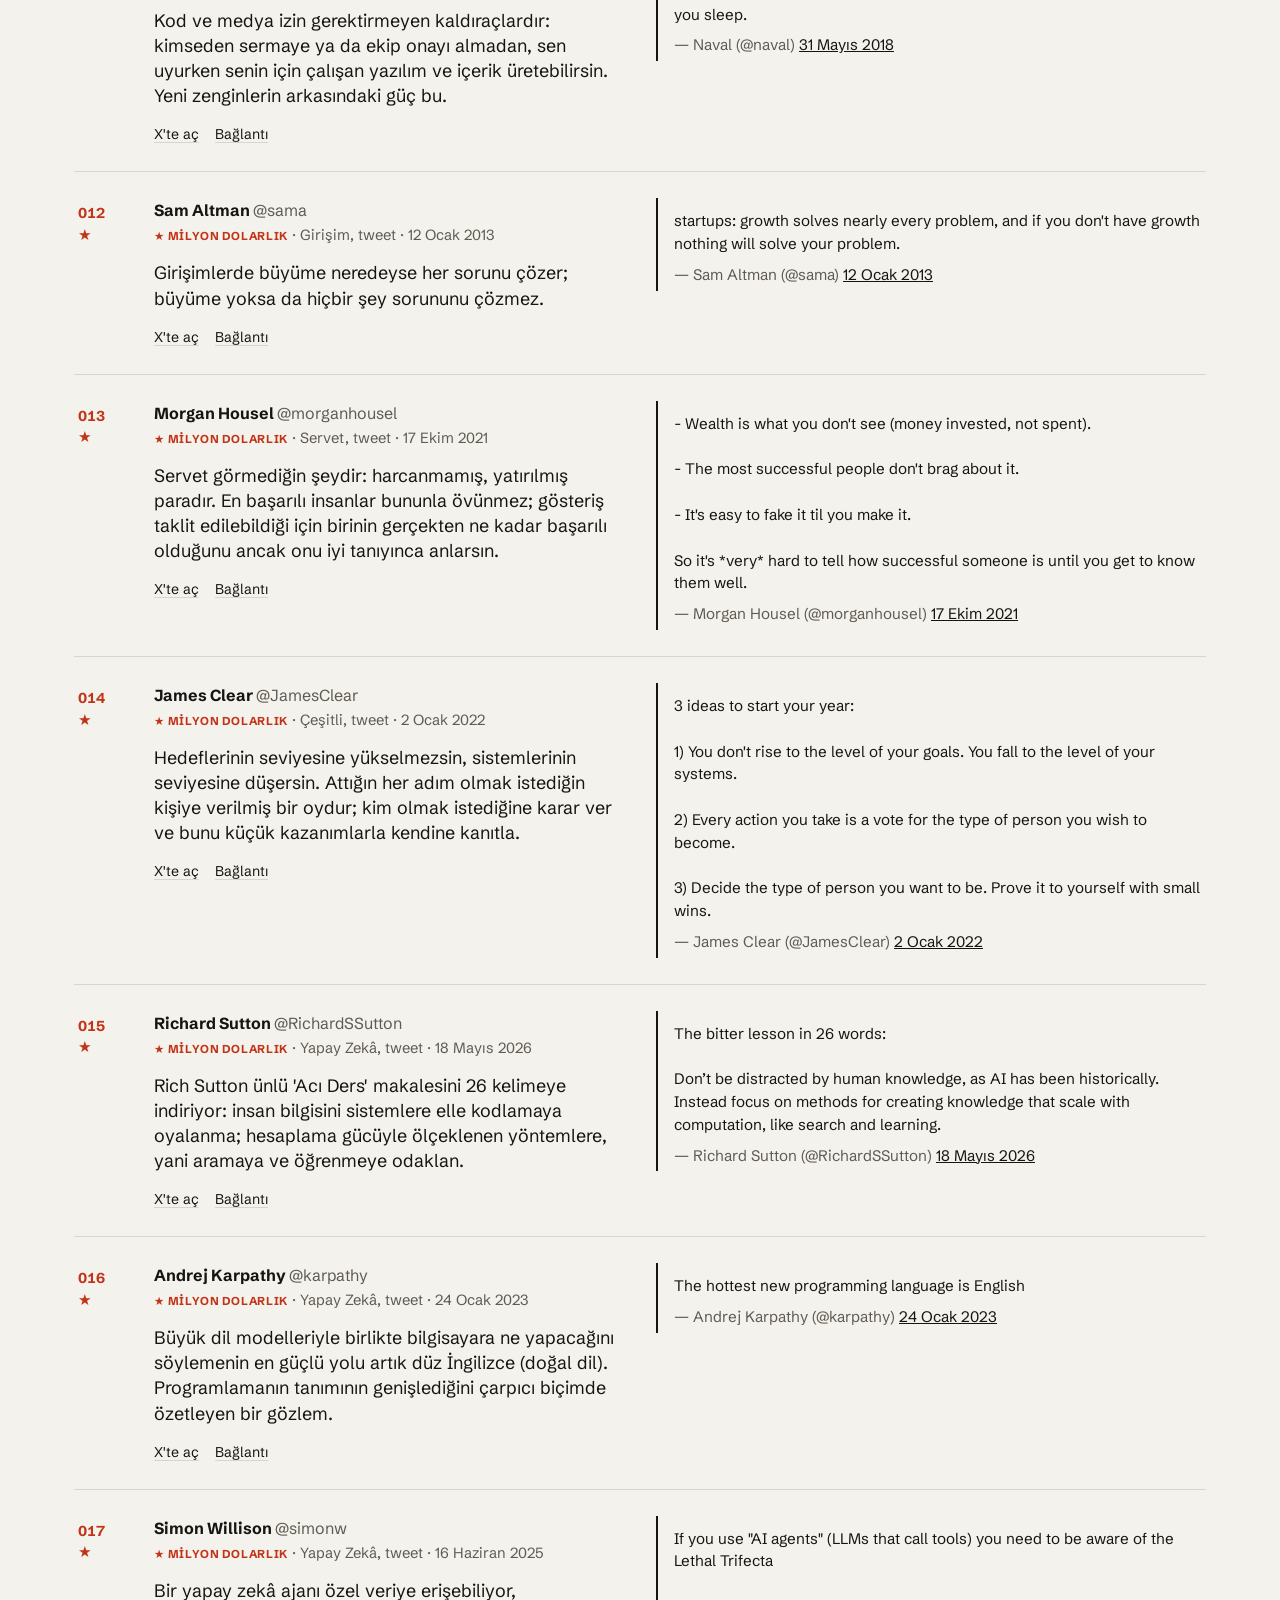
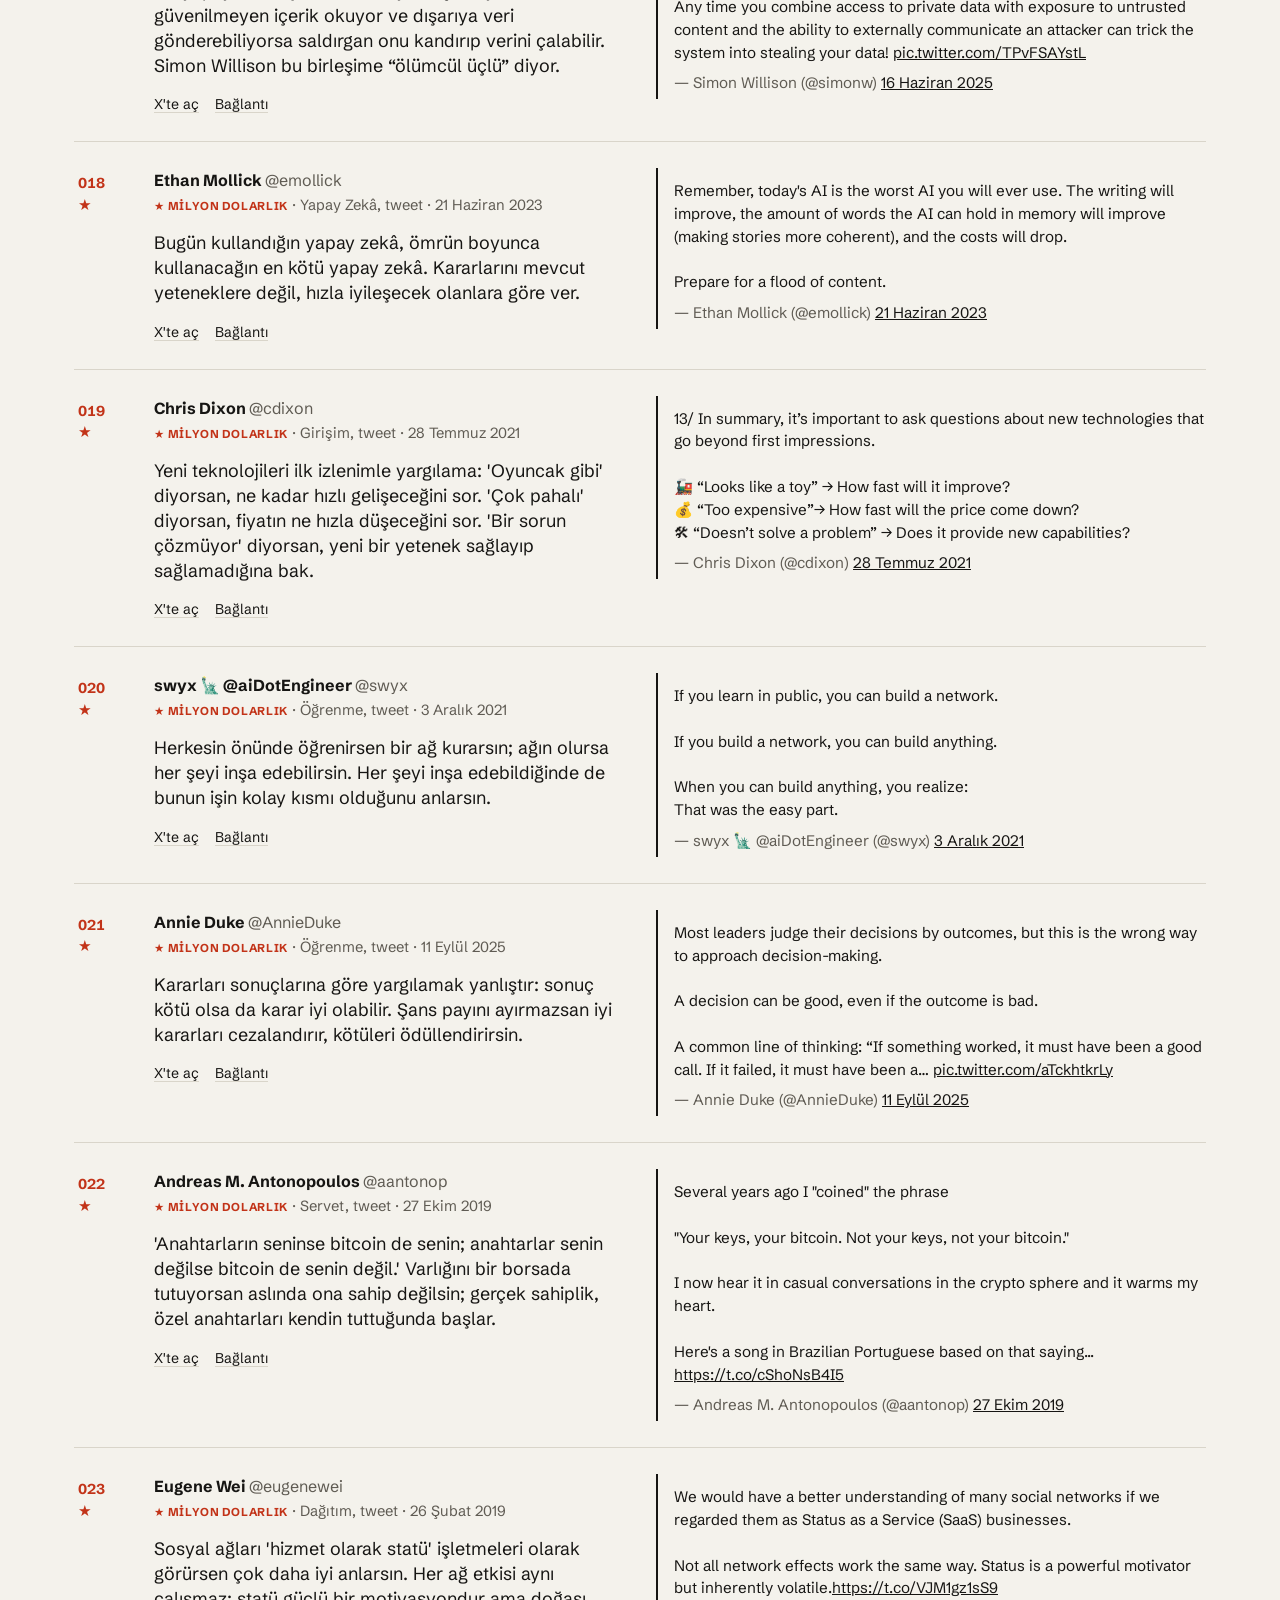
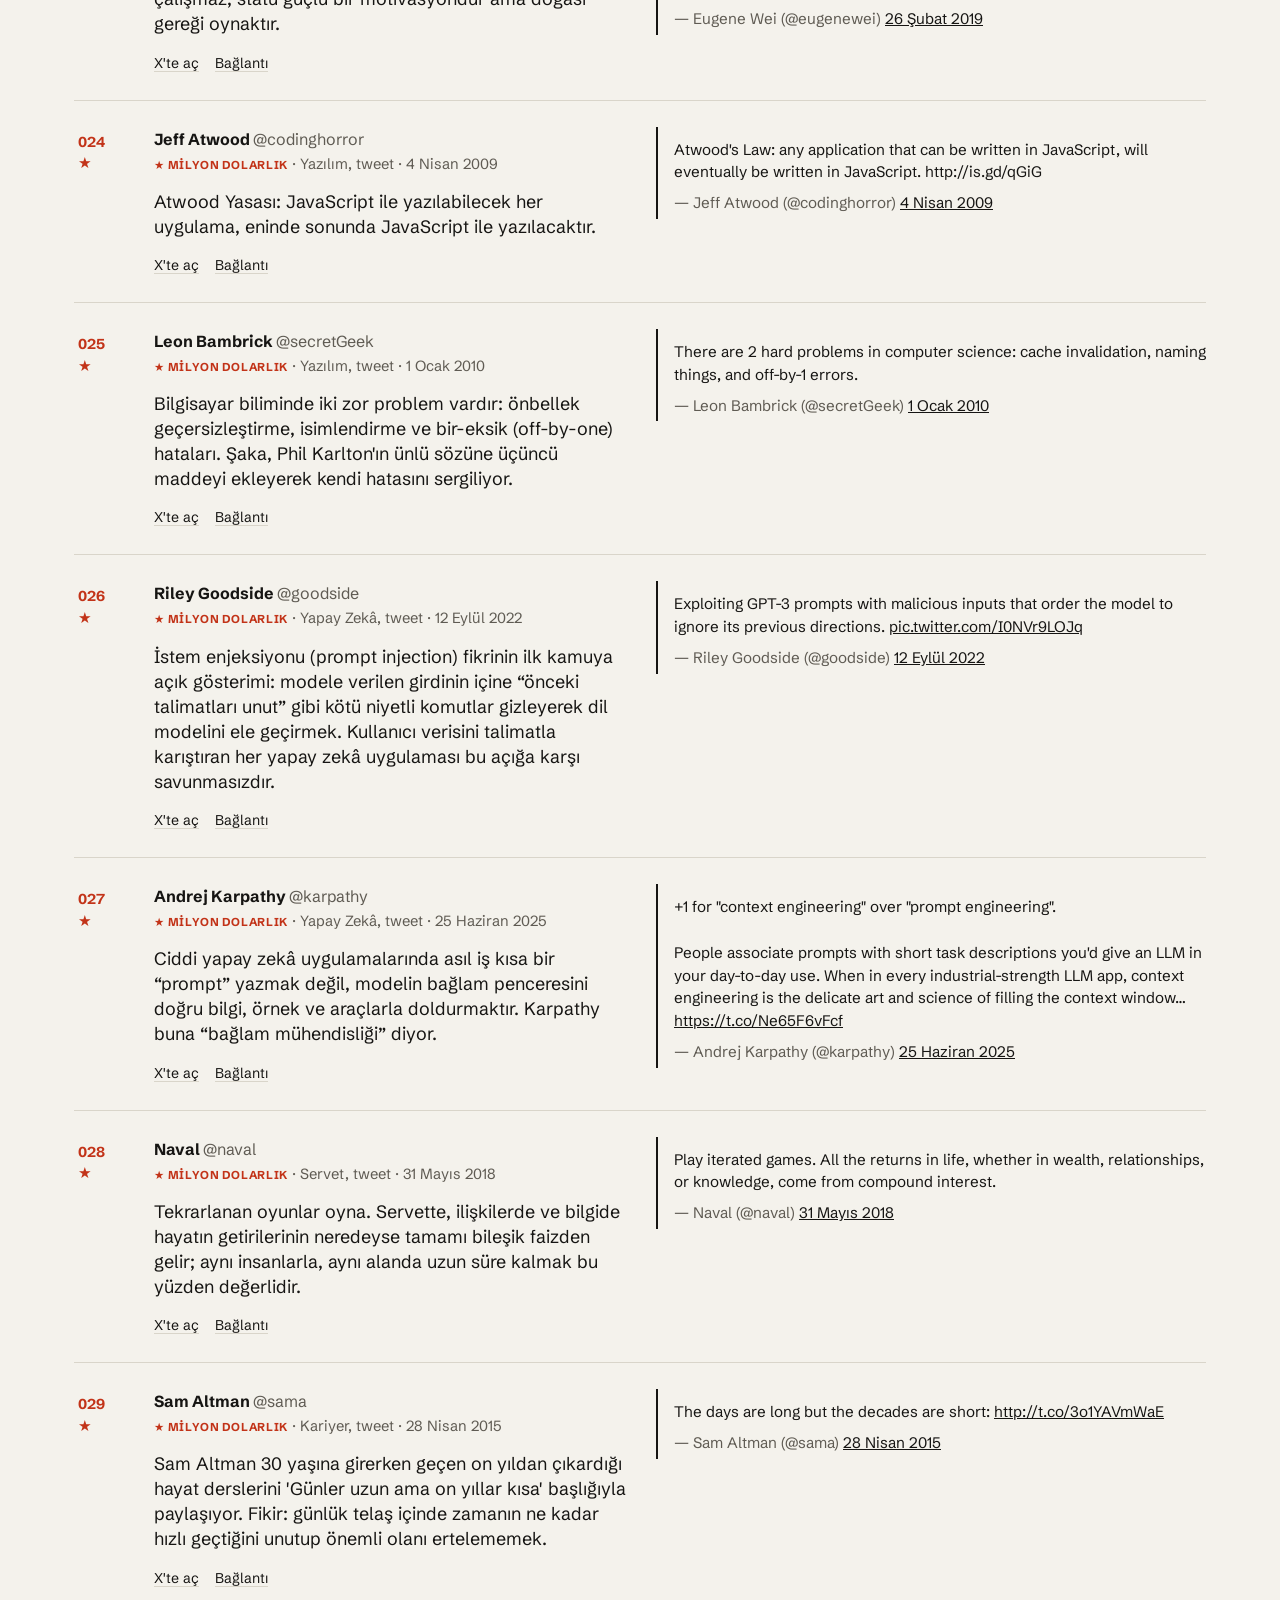
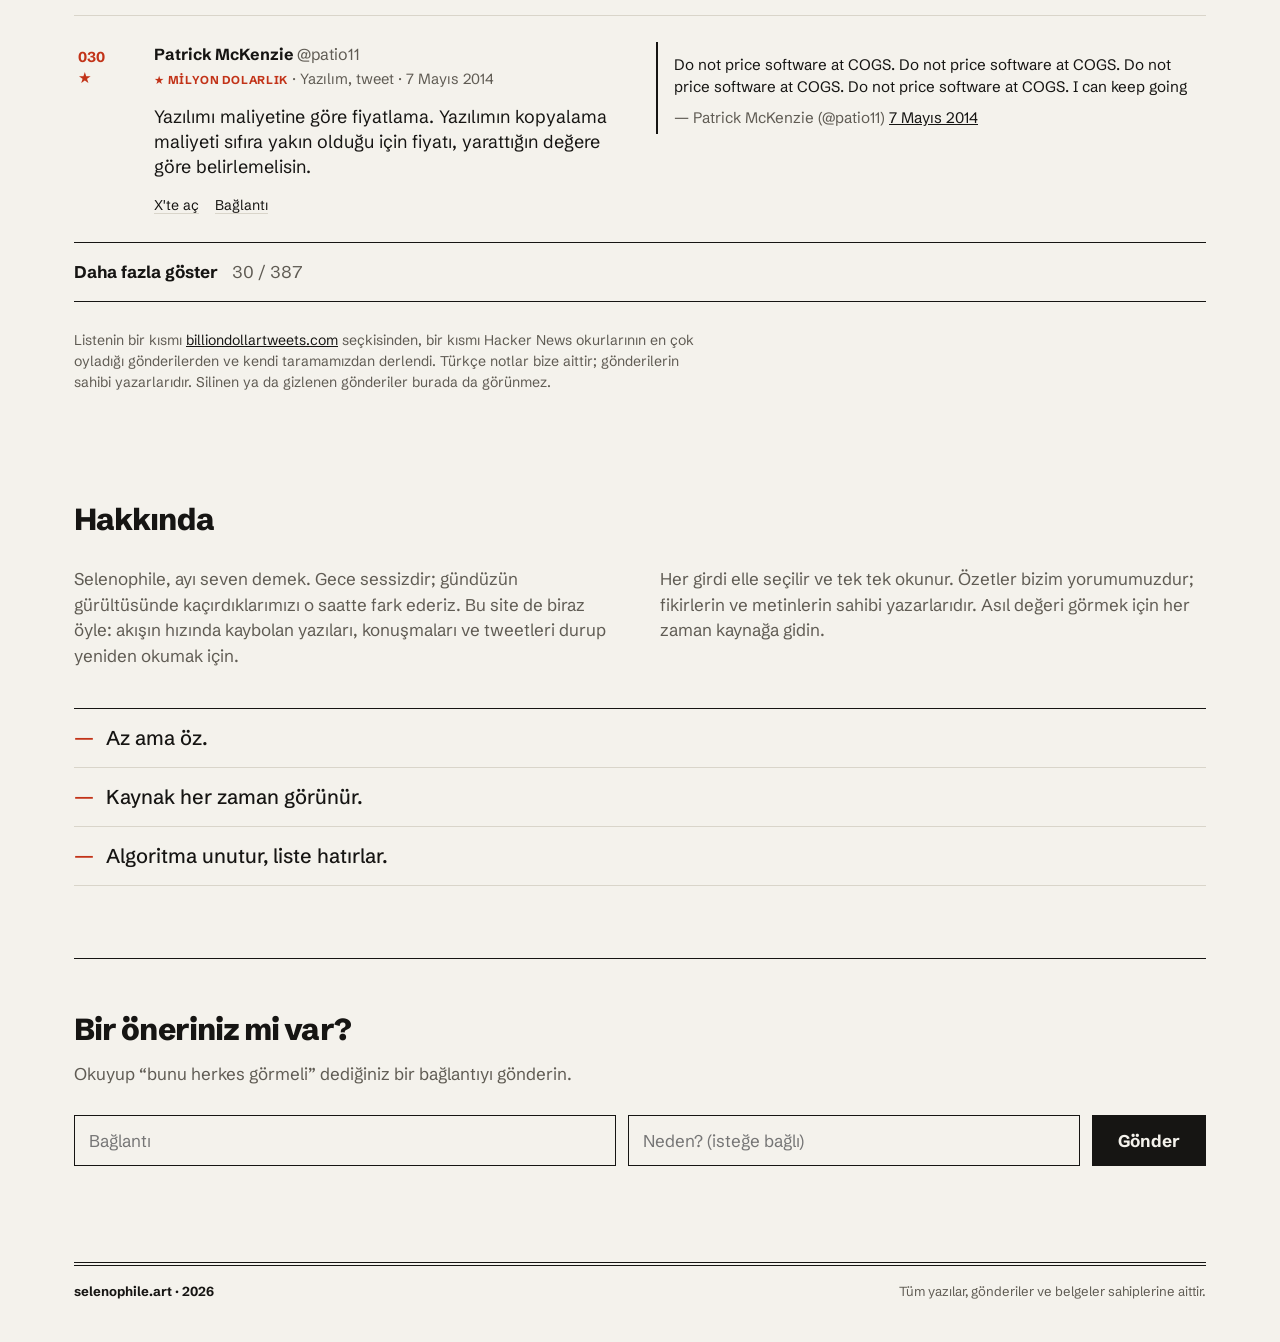
==== commit 1815ed97: "28 yeni gönderi, 40 yeni belge, 13 yeni fikir; görünüm ve metin düzeltmeleri - Gönderiler: yeni sesl" ====
--- a/index.html
+++ b/index.html
@@ -23,7 +23,7 @@
 <link rel="preconnect" href="https://fonts.googleapis.com">
 <link rel="preconnect" href="https://fonts.gstatic.com" crossorigin>
 <link href="https://fonts.googleapis.com/css2?family=Schibsted+Grotesk:ital,wght@0,400;0,500;0,700;0,800;1,400&display=swap" rel="stylesheet">
-<link rel="stylesheet" href="style.css?v=202610141008">
+<link rel="stylesheet" href="style.css?v=202610141900">
 <script type="application/ld+json">{"@context":"https://schema.org","@type":"WebSite","name":"selenophile","url":"https://selenophile.art/","inLanguage":"tr"}</script>
 <script type="application/ld+json">{"@context":"https://schema.org","@type":"ItemList","name":"selenophile — akışta kaybolmaması gereken gönderiler","url":"https://selenophile.art/","numberOfItems":359,"itemListElement":[{"@type":"ListItem","position":1,"url":"https://selenophile.art/#t1002103360646823936","name":"Naval'ın ünlü thread'i: şansa bağlı kalmadan zengin olmanın ilkeleri."},{"@type":"ListItem","position":2,"url":"https://selenophile.art/#t1111638734301204481","name":"Ölçeklenmeyen işleri yap."},{"@type":"ListItem","position":3,"url":"https://selenophile.art/#t289635060758507521","name":"Saçmalığı çürütmek için gereken enerji, onu üretmek için gerekenden kat kat fazladır."},{"@type":"ListItem","position":4,"url":"https://selenophile.art/#t1616821932799803392","name":"Enshittification (platform çürümesi) böyle işler: platform önce değeri kullanıcılara verir; kullanıcılar kilit"},{"@type":"ListItem","position":5,"url":"https://selenophile.art/#t807248840030126080","name":"Kevin Kelly'nin '1.000 Gerçek Hayran' fikri: bir üreticinin geçinmesi için milyonlarca kitleye değil, ürettiği"},{"@type":"ListItem","position":6,"url":"https://selenophile.art/#t1886192184808149383","name":"\"Vibe coding\" kavramının doğuşu"},{"@type":"ListItem","position":7,"url":"https://selenophile.art/#t250733358307500032","name":"Zor bir değişiklik yapacaksan önce kodu, o değişikliği kolaylaştıracak şekilde düzenle (bu kısım zor olabilir)"},{"@type":"ListItem","position":8,"url":"https://selenophile.art/#t847142924240379904","name":"Ürününün ilk sürümü seni utandırmıyorsa, piyasaya çıkmakta geç kalmışsın demektir."},{"@type":"ListItem","position":9,"url":"https://selenophile.art/#t1423379105052086272","name":"İnsanlar ne yaptığını değil, neden yaptığını satın alır."},{"@type":"ListItem","position":10,"url":"https://selenophile.art/#t1002104947624722433","name":"Özgün bilgi, sana eğitimle kazandırılamayan bilgidir."}]}</script>
 </head>
@@ -89,7 +89,7 @@
 </footer>
 
 <div id="toast" class="toast" role="status"></div>
-<script src="tweets.js?v=202610141008"></script>
-<script src="app.js?v=202610141008"></script>
+<script src="tweets.js?v=202610141900"></script>
+<script src="app.js?v=202610141900"></script>
 </body>
 </html>
--- a/style.css
+++ b/style.css
@@ -44,6 +44,7 @@
 .tools{flex:0 0 200px;display:flex;flex-direction:column;gap:6px}
 .search{width:100%;background:none;border:0;border-bottom:1px solid var(--fg);font:inherit;font-size:.92rem;color:var(--fg);padding:2px 0;outline:0;border-radius:0}
 .search::placeholder{color:var(--soft)}
+.search::-webkit-search-cancel-button{filter:grayscale(1);opacity:.7;cursor:pointer}
 .search:focus{border-bottom-color:var(--red);box-shadow:inset 0 -1px 0 var(--red)}
 .tool-links{display:flex;flex-wrap:wrap;justify-content:space-between;gap:4px 12px;font-size:.82rem;color:var(--soft);min-height:1.5em}
 .tool-links button,.tool-links a{background:none;border:0;font:inherit;color:var(--soft);cursor:pointer;padding:0;text-decoration:none}
@@ -58,10 +59,11 @@
   /* telefonda konular tek satırda yana kayar; kenar soldurma yok, şerit sayfa kenarına kadar uzanır */
   .filters{flex-wrap:nowrap;overflow-x:auto;align-self:stretch;min-width:0;margin:0 -16px;padding:2px 16px 6px;scrollbar-width:none;-webkit-overflow-scrolling:touch;overscroll-behavior-x:contain}
   .filters::-webkit-scrollbar{display:none}
-  .chip{padding:8px 0}}
+  .chip{padding:9px 0}
+  .search{min-height:40px}}
 
 .list{list-style:none}
-.list:empty{min-height:100vh}  /* JS listeyi çizene kadar yer tutar; alttaki bölümler ilk boyamada kaymaz */
+.list:empty:not(.ready){min-height:100vh}  /* JS listeyi çizene kadar yer tutar; alttaki bölümler ilk boyamada kaymaz */
 .row{display:grid;grid-template-columns:56px 1fr 220px;gap:24px;padding:26px 0;border-bottom:1px solid var(--rule);scroll-margin-top:calc(var(--tb,88px) + 8px)}
 .row.flash{background:var(--hover);box-shadow:inset 3px 0 0 var(--red)}
 .num{font-size:.9rem;font-weight:500;color:var(--soft);font-variant-numeric:tabular-nums;letter-spacing:.01em;padding-top:5px;padding-left:4px;display:flex;flex-direction:column;align-items:flex-start;gap:2px}
@@ -78,7 +80,7 @@
 .links{margin-top:10px;display:flex;gap:16px}
 .links a,.links button{background:none;border:0;font:inherit;font-size:.88rem;color:var(--fg);cursor:pointer;text-decoration:underline;text-underline-offset:3px;text-decoration-color:var(--rule)}
 .links a:hover,.links button:hover{text-decoration-color:var(--red)}
-@media (max-width:820px){.row{grid-template-columns:36px 1fr;gap:12px}.row h3{font-size:1.3rem}.num{font-size:.82rem}.side{grid-column:2;flex-direction:row;flex-wrap:wrap;gap:4px 12px}.links{margin-top:0}}
+@media (max-width:820px){.row{grid-template-columns:36px 1fr;gap:12px}.row h3{font-size:1.3rem}.num{font-size:.82rem}.side{grid-column:2;flex-direction:row;flex-wrap:wrap;gap:4px 12px}.links{margin-top:0}.side .links{flex-basis:100%}}
 .empty{padding:48px 0;color:var(--soft)}
 
 h2{font-size:1.9rem;font-weight:800;letter-spacing:-.03em}
@@ -165,5 +167,6 @@
 /* Erişilebilirlik: gizli başlık, form odak çizgisi, telefonda dokunma alanı */
 .sr-only{position:absolute;width:1px;height:1px;overflow:hidden;clip:rect(0 0 0 0);white-space:nowrap}
 #submit-form input:focus-visible,.search:focus-visible{outline:2px solid var(--red);outline-offset:2px}
-@media (max-width:720px){.links a,.links button,.tool-links button,.tool-links a,.top nav a{padding:10px 0;margin:-10px 0}}
+@media (max-width:720px){.links a,.links button,.tool-links button,.tool-links a,.top nav a,.intro-side .meta a{padding:11px 0;margin:-11px 0}.mark{padding:7px 0;margin:-7px 0}}
 @media print{.trow .links{display:block!important}.links button{display:none}.trow .links a::after{content:" " attr(href);font-size:8pt;word-break:break-all}}
+.nw{white-space:nowrap}
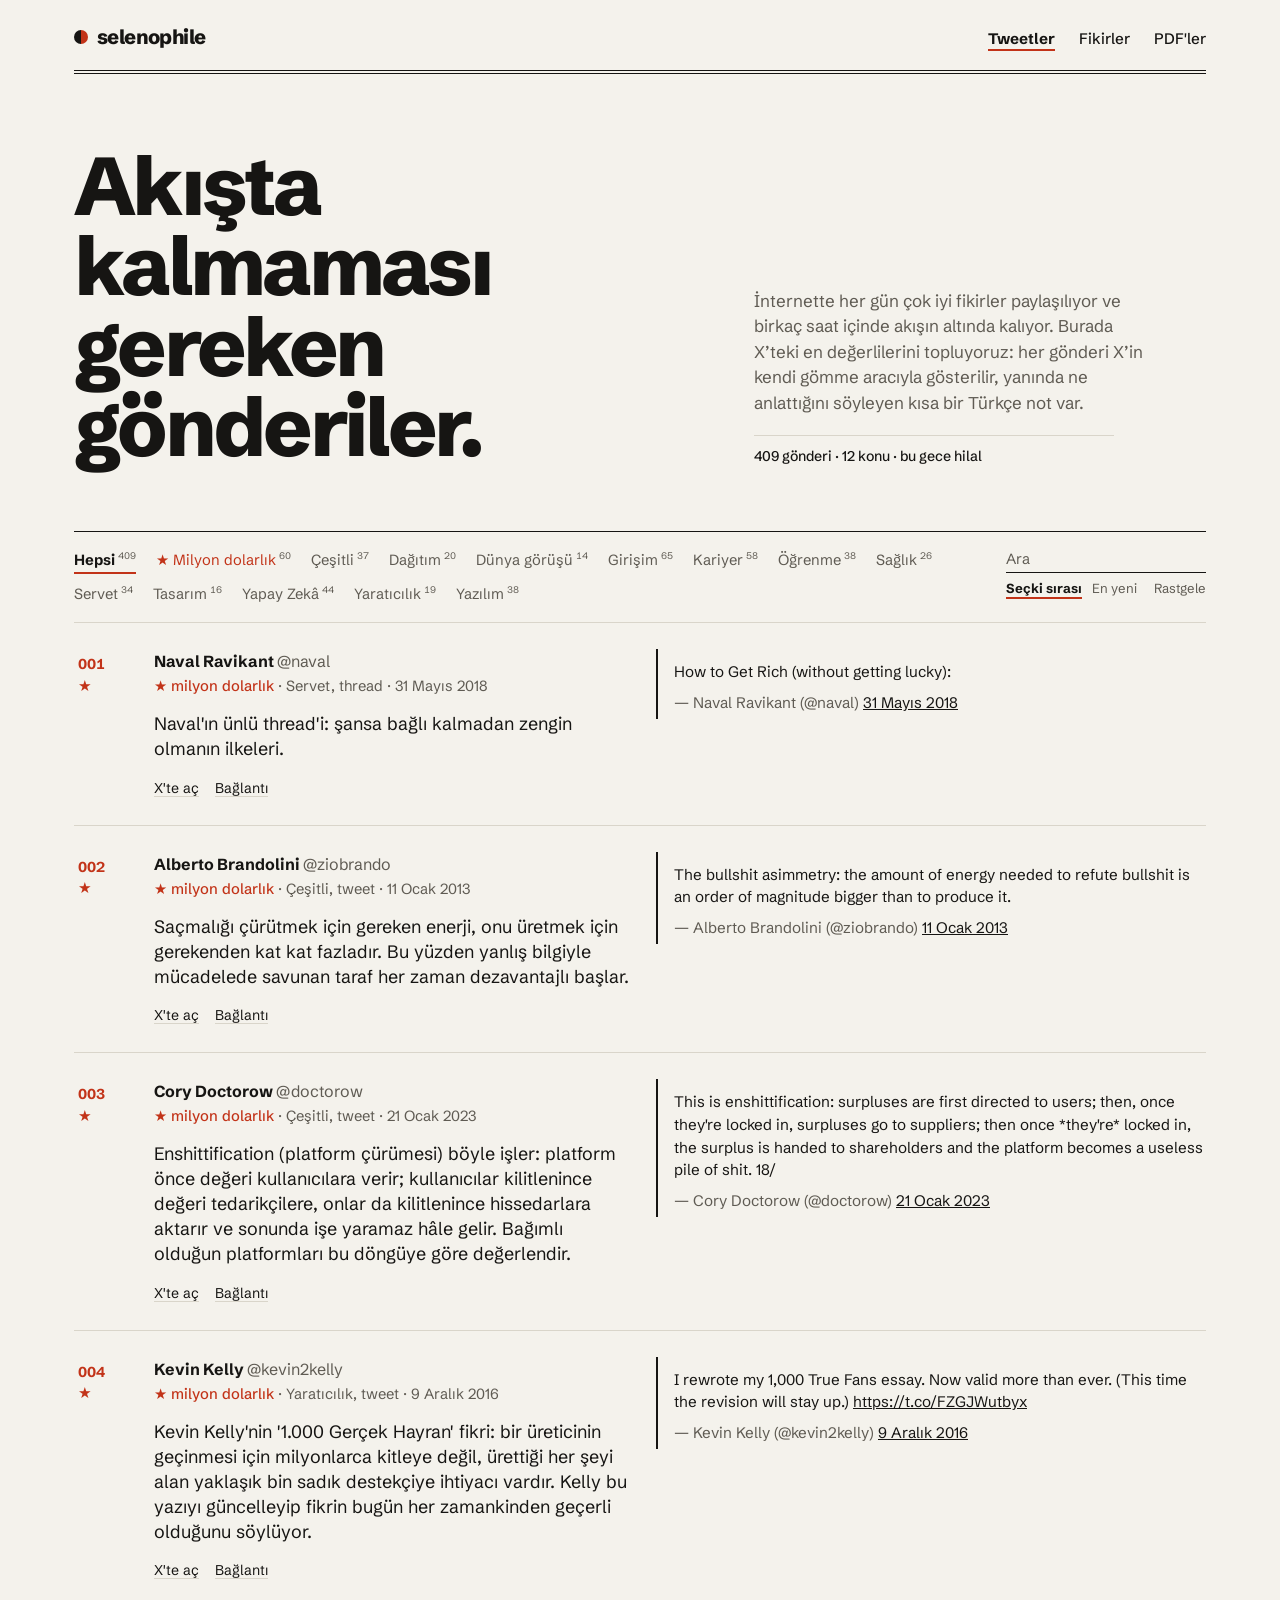
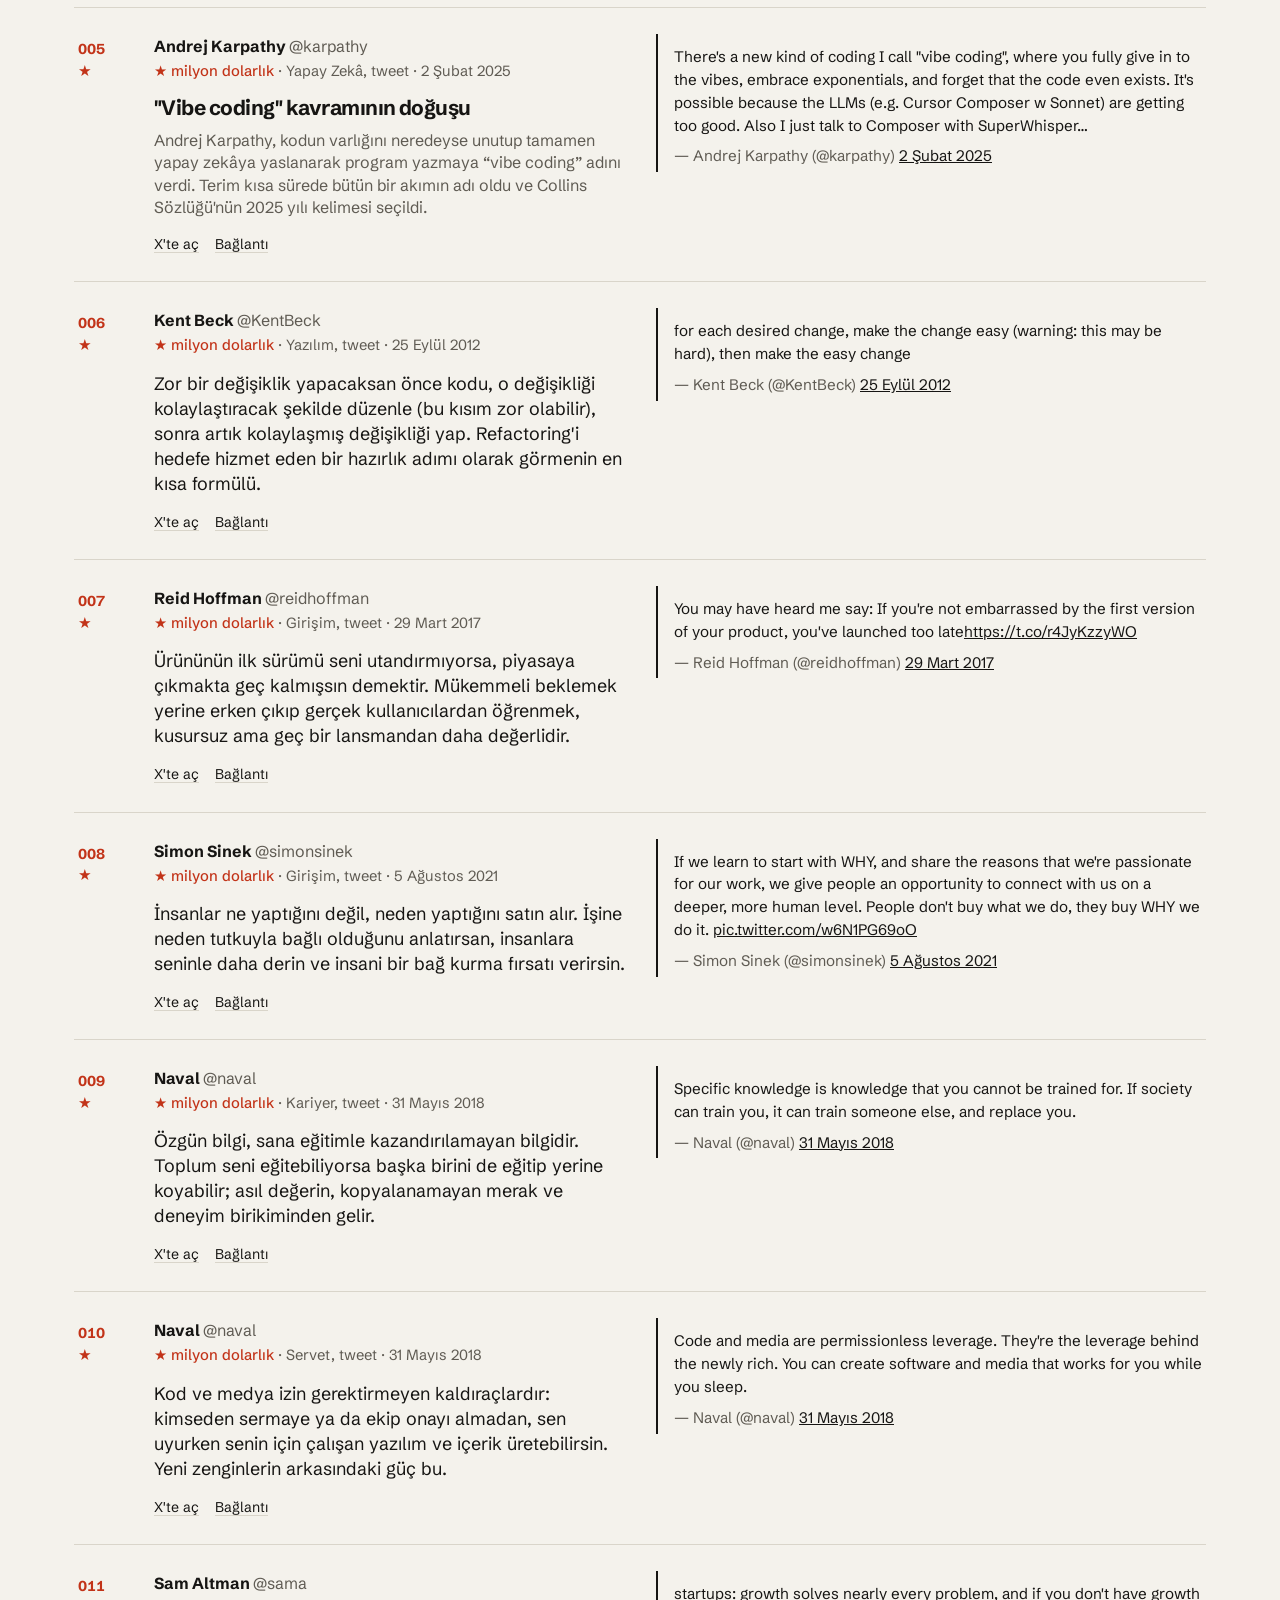
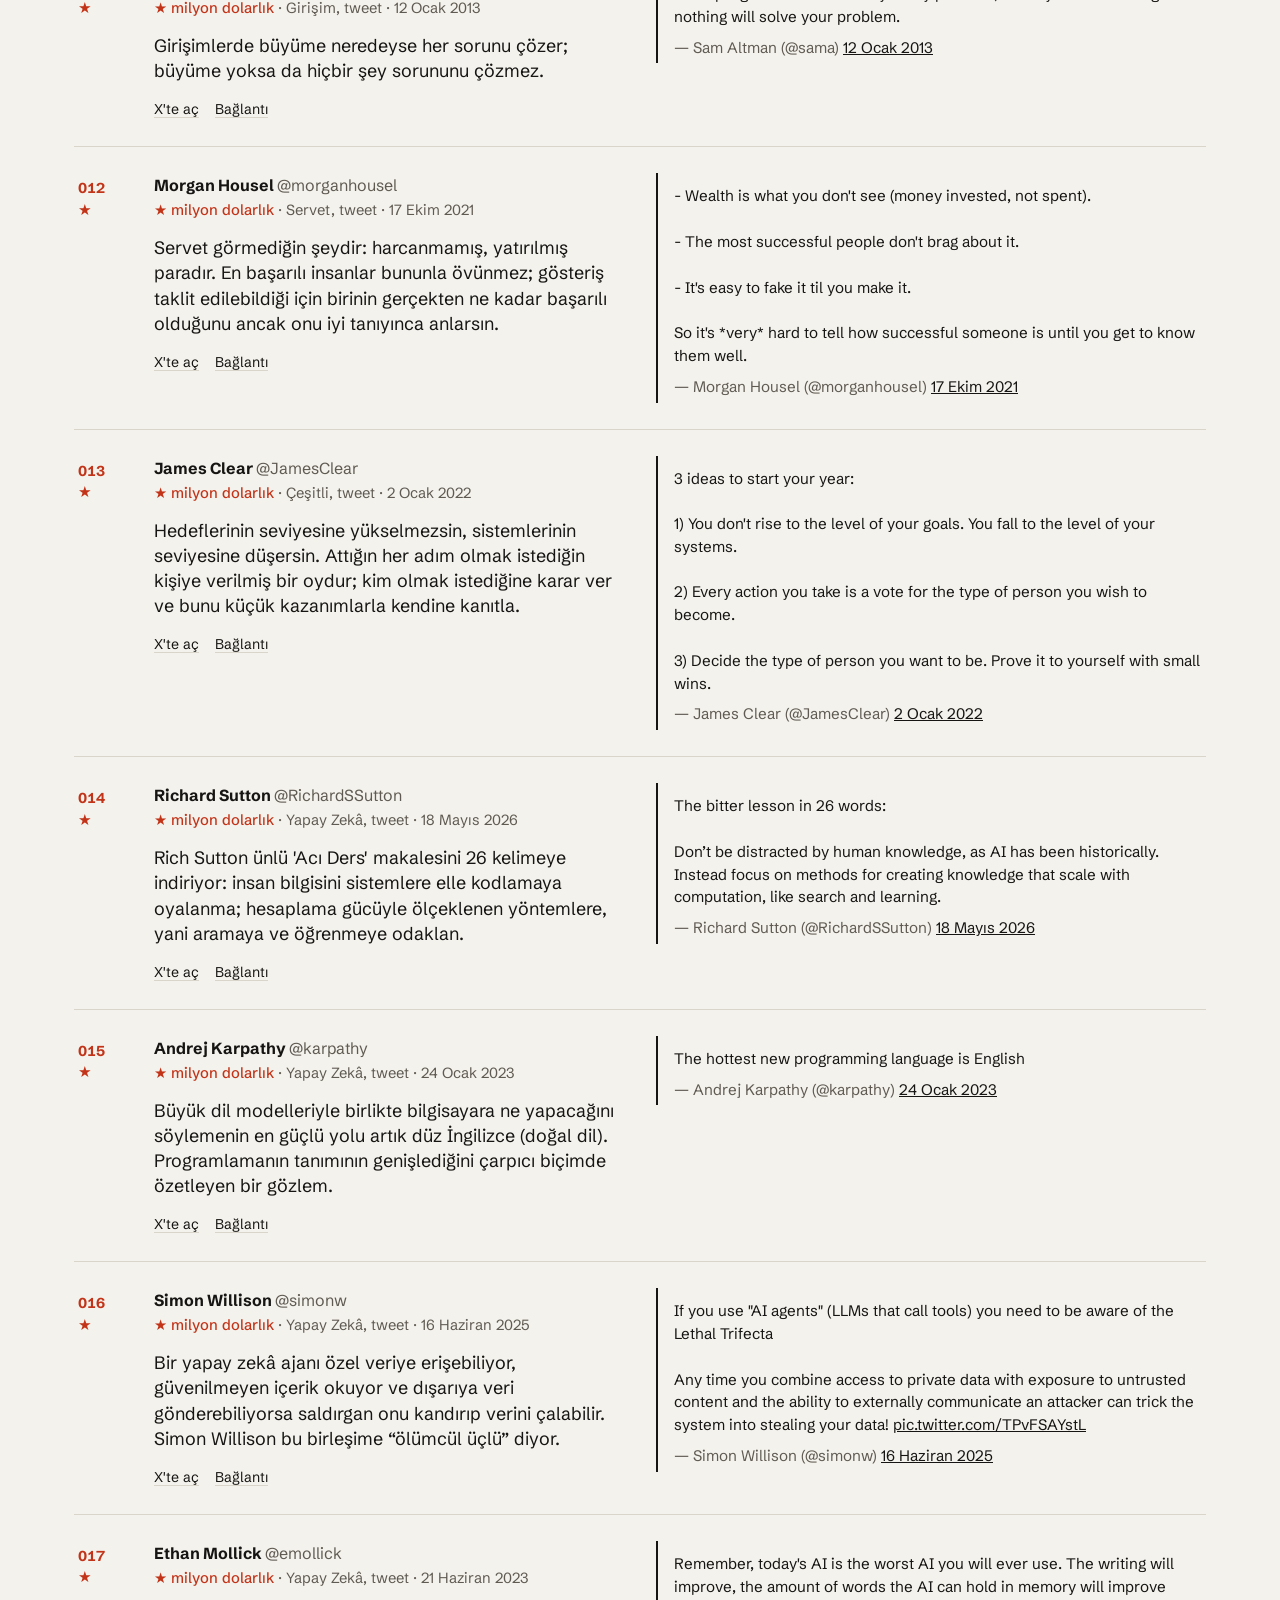
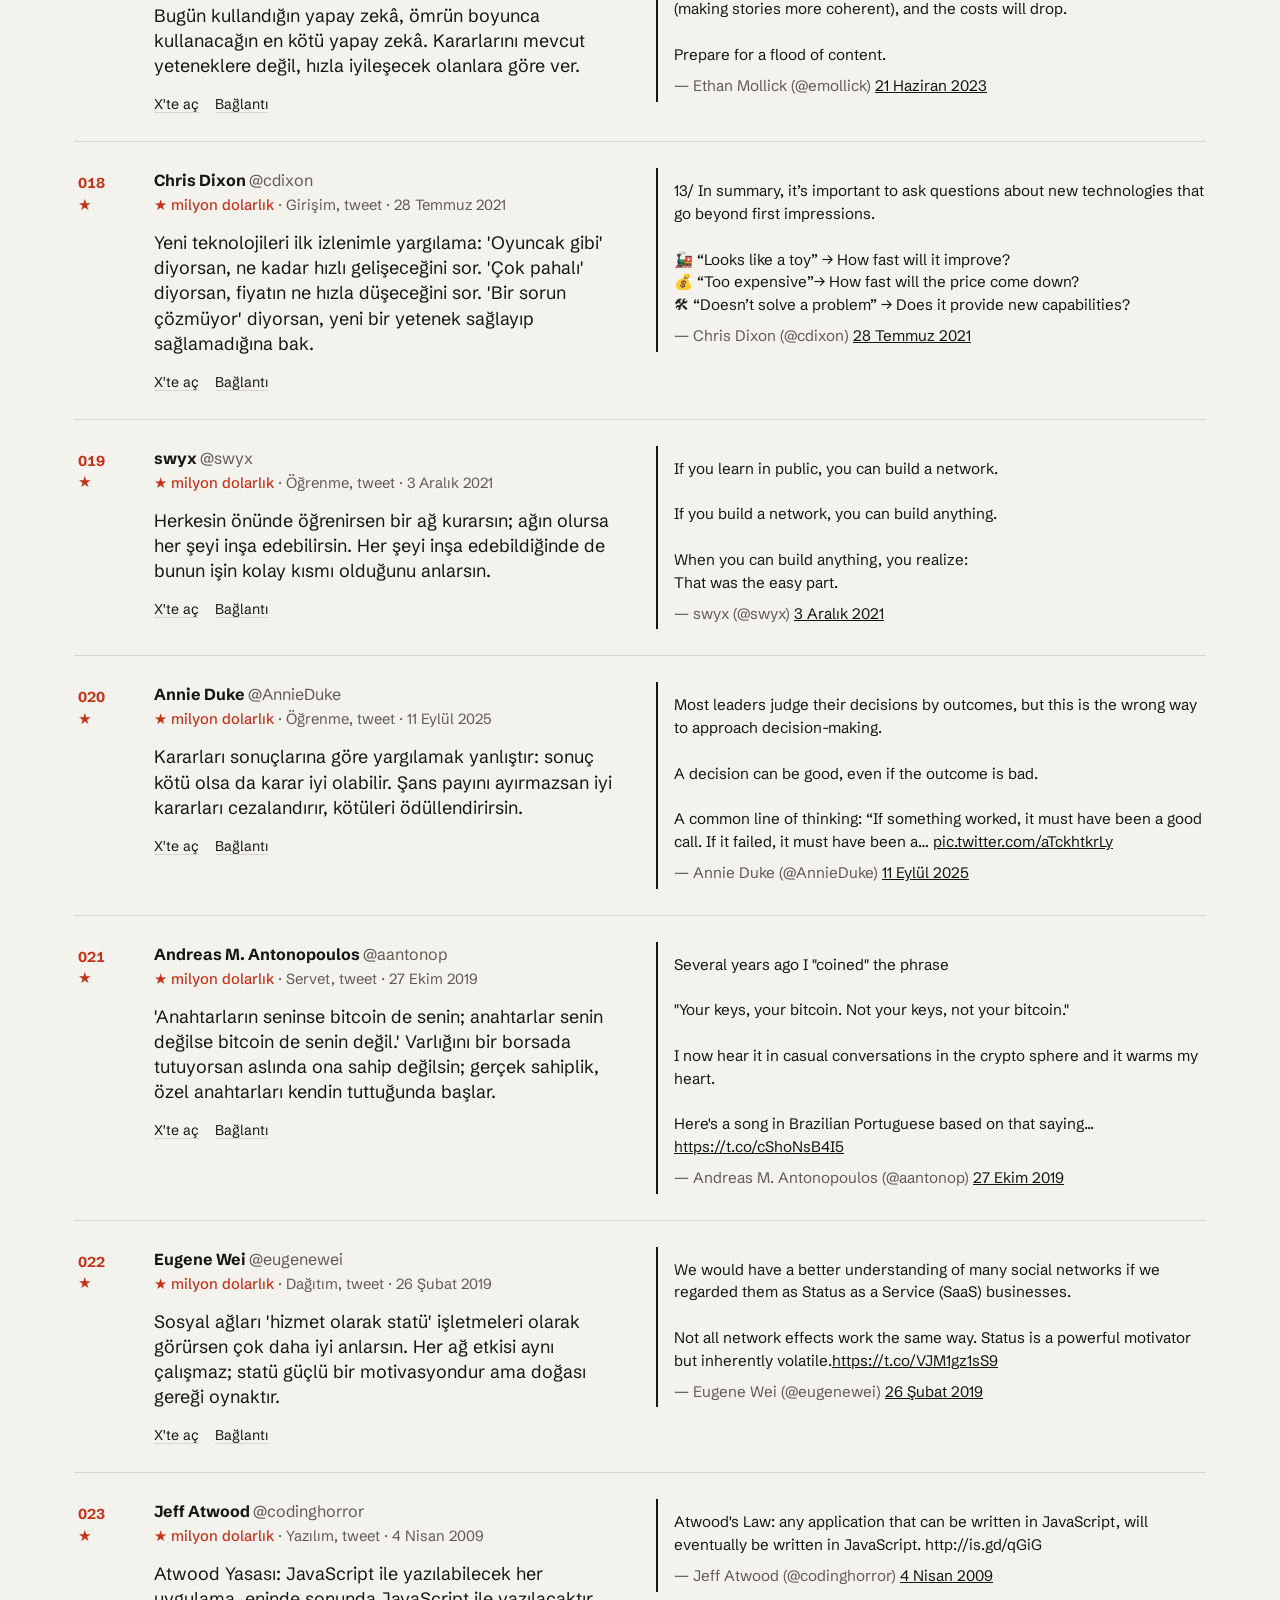
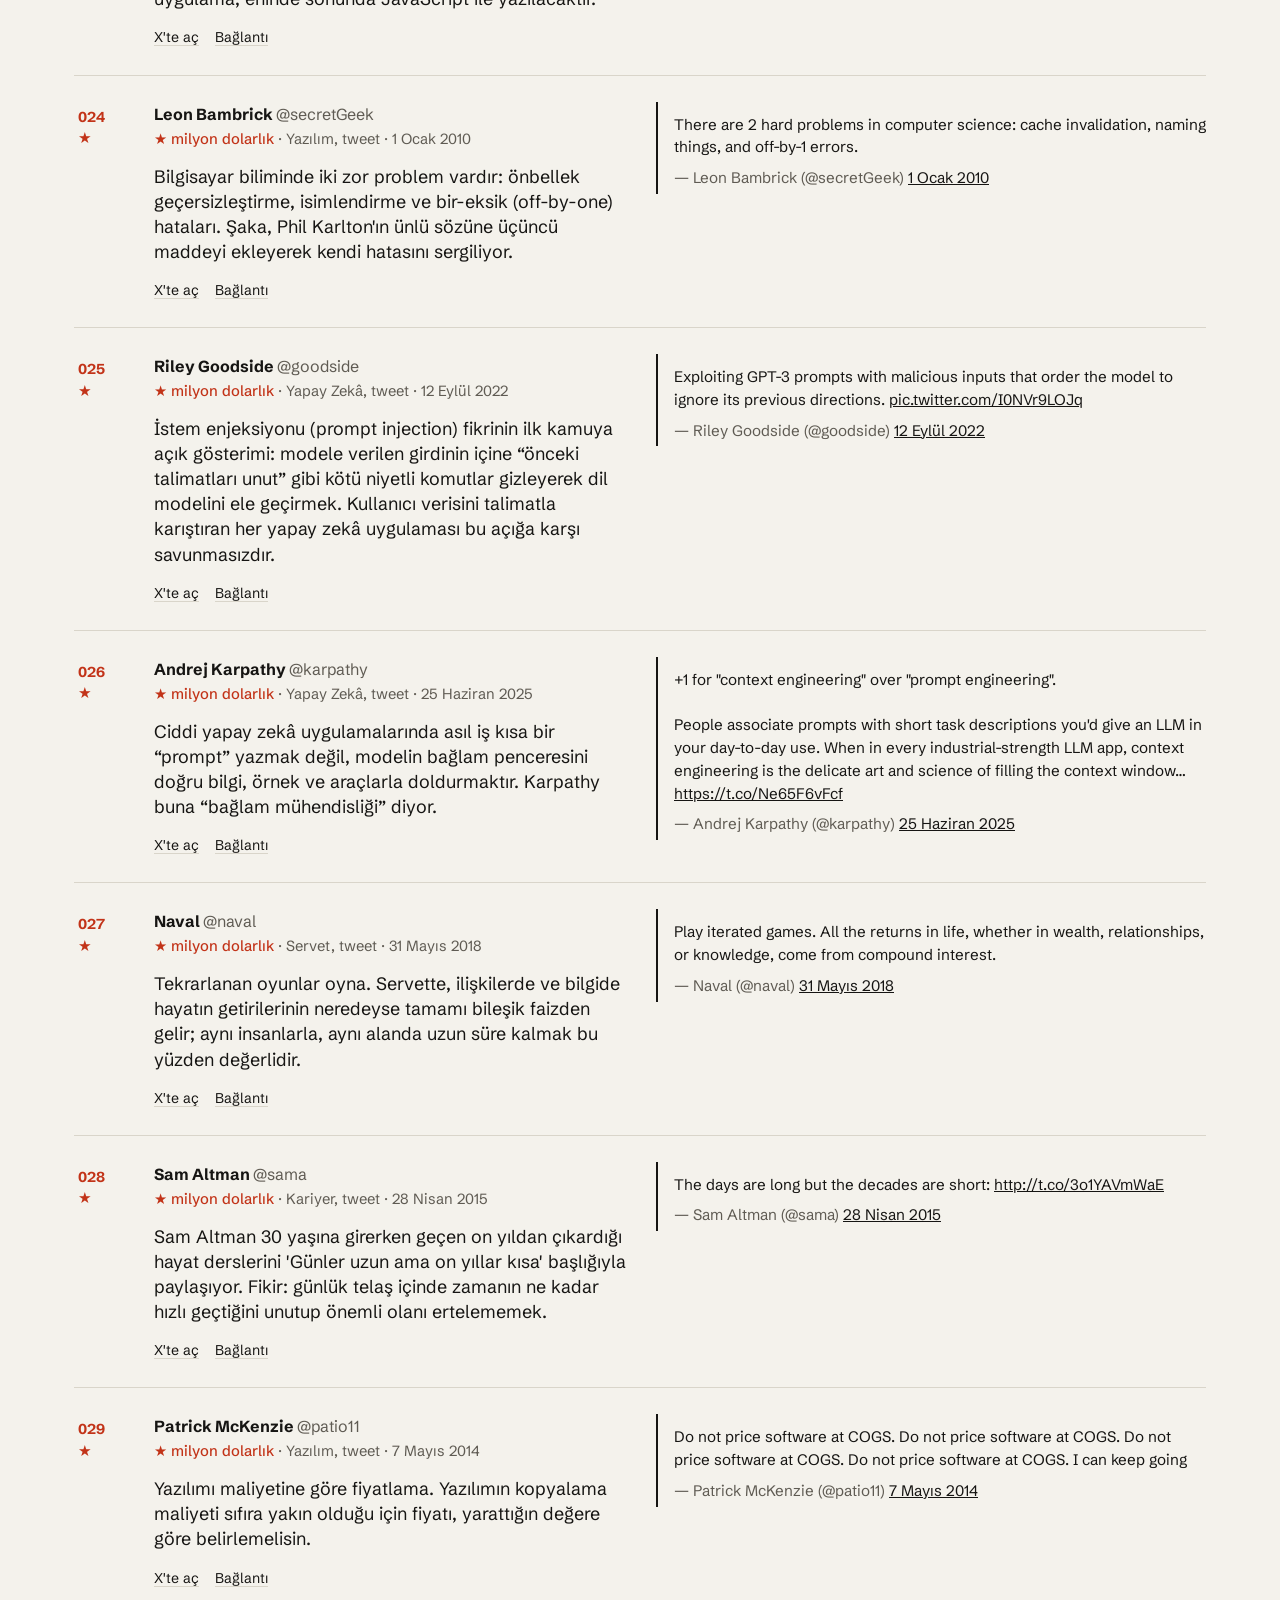
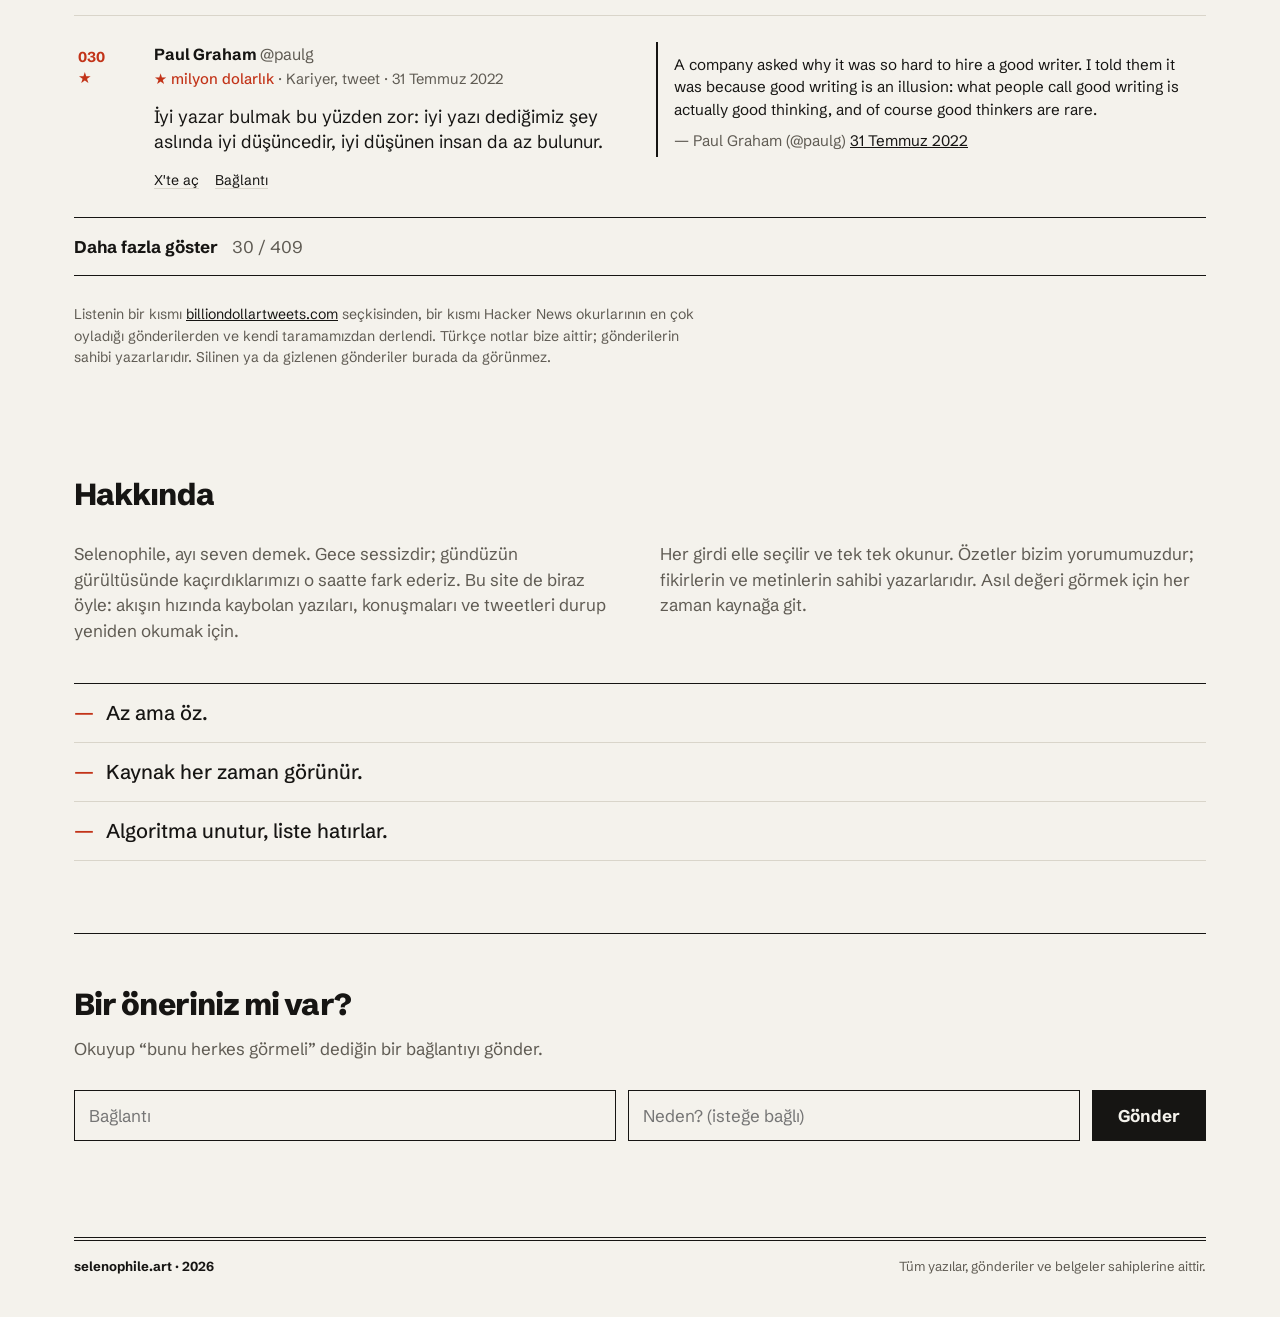
==== commit d784a027: "23 yeni gönderi, 35 yeni belge, 15 yeni fikir; simgeler ve JavaScript'siz görünüm - Gönderiler: yeni" ====
--- a/index.html
+++ b/index.html
@@ -19,13 +19,16 @@
 <meta name="twitter:card" content="summary_large_image">
 <meta name="theme-color" content="#f4f2ec" media="(prefers-color-scheme: light)">
 <meta name="theme-color" content="#141412" media="(prefers-color-scheme: dark)">
-<link rel="icon" href="data:image/svg+xml,%3Csvg xmlns='http://www.w3.org/2000/svg' viewBox='0 0 16 16'%3E%3Ccircle cx='8' cy='8' r='7' fill='%23161513'/%3E%3Cpath d='M8 1a7 7 0 0 1 0 14z' fill='%23d93a1c'/%3E%3C/svg%3E">
+<link rel="icon" href="./favicon.ico" sizes="32x32">
+<link rel="icon" href="./favicon.svg" type="image/svg+xml">
+<link rel="apple-touch-icon" href="./apple-touch-icon.png">
 <link rel="preconnect" href="https://fonts.googleapis.com">
 <link rel="preconnect" href="https://fonts.gstatic.com" crossorigin>
 <link href="https://fonts.googleapis.com/css2?family=Schibsted+Grotesk:ital,wght@0,400;0,500;0,700;0,800;1,400&display=swap" rel="stylesheet">
-<link rel="stylesheet" href="style.css?v=202610141900">
+<link rel="stylesheet" href="style.css?v=202610151200">
+<noscript><style>.toolbar,.intro-side .meta{display:none}.list:empty:not(.ready){min-height:0}.submit{display:none}</style></noscript>
 <script type="application/ld+json">{"@context":"https://schema.org","@type":"WebSite","name":"selenophile","url":"https://selenophile.art/","inLanguage":"tr"}</script>
-<script type="application/ld+json">{"@context":"https://schema.org","@type":"ItemList","name":"selenophile — akışta kaybolmaması gereken gönderiler","url":"https://selenophile.art/","numberOfItems":359,"itemListElement":[{"@type":"ListItem","position":1,"url":"https://selenophile.art/#t1002103360646823936","name":"Naval'ın ünlü thread'i: şansa bağlı kalmadan zengin olmanın ilkeleri."},{"@type":"ListItem","position":2,"url":"https://selenophile.art/#t1111638734301204481","name":"Ölçeklenmeyen işleri yap."},{"@type":"ListItem","position":3,"url":"https://selenophile.art/#t289635060758507521","name":"Saçmalığı çürütmek için gereken enerji, onu üretmek için gerekenden kat kat fazladır."},{"@type":"ListItem","position":4,"url":"https://selenophile.art/#t1616821932799803392","name":"Enshittification (platform çürümesi) böyle işler: platform önce değeri kullanıcılara verir; kullanıcılar kilit"},{"@type":"ListItem","position":5,"url":"https://selenophile.art/#t807248840030126080","name":"Kevin Kelly'nin '1.000 Gerçek Hayran' fikri: bir üreticinin geçinmesi için milyonlarca kitleye değil, ürettiği"},{"@type":"ListItem","position":6,"url":"https://selenophile.art/#t1886192184808149383","name":"\"Vibe coding\" kavramının doğuşu"},{"@type":"ListItem","position":7,"url":"https://selenophile.art/#t250733358307500032","name":"Zor bir değişiklik yapacaksan önce kodu, o değişikliği kolaylaştıracak şekilde düzenle (bu kısım zor olabilir)"},{"@type":"ListItem","position":8,"url":"https://selenophile.art/#t847142924240379904","name":"Ürününün ilk sürümü seni utandırmıyorsa, piyasaya çıkmakta geç kalmışsın demektir."},{"@type":"ListItem","position":9,"url":"https://selenophile.art/#t1423379105052086272","name":"İnsanlar ne yaptığını değil, neden yaptığını satın alır."},{"@type":"ListItem","position":10,"url":"https://selenophile.art/#t1002104947624722433","name":"Özgün bilgi, sana eğitimle kazandırılamayan bilgidir."}]}</script>
+<script type="application/ld+json">{"@context":"https://schema.org","@type":"ItemList","name":"selenophile — akışta kaybolmaması gereken gönderiler","url":"https://selenophile.art/","numberOfItems":409,"itemListElement":[{"@type":"ListItem","position":1,"url":"https://selenophile.art/#t1002103360646823936","name":"Naval'ın ünlü thread'i: şansa bağlı kalmadan zengin olmanın ilkeleri."},{"@type":"ListItem","position":2,"url":"https://selenophile.art/#t289635060758507521","name":"Saçmalığı çürütmek için gereken enerji, onu üretmek için gerekenden kat kat fazladır."},{"@type":"ListItem","position":3,"url":"https://selenophile.art/#t1616821932799803392","name":"Enshittification (platform çürümesi) böyle işler: platform önce değeri kullanıcılara verir; kullanıcılar kilitlenince değeri tedarikçilere, onlar da kilitlenince hissedarlara aktarır ve sonunda işe yaramaz hâle gelir."},{"@type":"ListItem","position":4,"url":"https://selenophile.art/#t807248840030126080","name":"Kevin Kelly'nin '1.000 Gerçek Hayran' fikri: bir üreticinin geçinmesi için milyonlarca kitleye değil, ürettiği her şeyi alan yaklaşık bin sadık destekçiye ihtiyacı vardır."},{"@type":"ListItem","position":5,"url":"https://selenophile.art/#t1886192184808149383","name":"Andrej Karpathy, kodun varlığını neredeyse unutup tamamen yapay zekâya yaslanarak program yazmaya “vibe coding” adını verdi."},{"@type":"ListItem","position":6,"url":"https://selenophile.art/#t250733358307500032","name":"Zor bir değişiklik yapacaksan önce kodu, o değişikliği kolaylaştıracak şekilde düzenle (bu kısım zor olabilir), sonra artık kolaylaşmış değişikliği yap."},{"@type":"ListItem","position":7,"url":"https://selenophile.art/#t847142924240379904","name":"Ürününün ilk sürümü seni utandırmıyorsa, piyasaya çıkmakta geç kalmışsın demektir."},{"@type":"ListItem","position":8,"url":"https://selenophile.art/#t1423379105052086272","name":"İnsanlar ne yaptığını değil, neden yaptığını satın alır."},{"@type":"ListItem","position":9,"url":"https://selenophile.art/#t1002104947624722433","name":"Özgün bilgi, sana eğitimle kazandırılamayan bilgidir."},{"@type":"ListItem","position":10,"url":"https://selenophile.art/#t1002106893265920000","name":"Kod ve medya izin gerektirmeyen kaldıraçlardır: kimseden sermaye ya da ekip onayı almadan, sen uyurken senin için çalışan yazılım ve içerik üretebilirsin."}]}</script>
 </head>
 <body data-page="tweetler">
 <a class="skip" href="#liste">İçeriğe geç</a>
@@ -52,6 +55,7 @@
       </div>
     </div>
     <h2 class="sr-only">Liste</h2>
+    <noscript><p class="noscript">Bu liste tarayıcıda JavaScript ile çiziliyor; şu an çalışmıyor gibi görünüyor. Gönderilerin tamamı, notlarıyla birlikte, düz metin olarak <a href="https://github.com/lhr-present/selenophile-art/blob/main/tweets.js">GitHub’daki <code>tweets.js</code> dosyasında</a> okunabilir.</p></noscript>
     <ol id="list" class="list"></ol>
     <button id="more" class="more" type="button" hidden>Daha fazla göster</button>
     <p id="empty" class="empty" hidden>Bu aramayla eşleşen bir şey yok.</p>
@@ -62,7 +66,7 @@
     <h2>Hakkında</h2>
     <div class="cols">
       <p>Selenophile, ayı seven demek. Gece sessizdir; gündüzün gürültüsünde kaçırdıklarımızı o saatte fark ederiz. Bu site de biraz öyle: akışın hızında kaybolan yazıları, konuşmaları ve tweetleri durup yeniden okumak için.</p>
-      <p>Her girdi elle seçilir ve tek tek okunur. Özetler bizim yorumumuzdur; fikirlerin ve metinlerin sahibi yazarlarıdır. Asıl değeri görmek için her zaman kaynağa gidin.</p>
+      <p>Her girdi elle seçilir ve tek tek okunur. Özetler bizim yorumumuzdur; fikirlerin ve metinlerin sahibi yazarlarıdır. Asıl değeri görmek için her zaman kaynağa git.</p>
     </div>
     <ul class="rules">
       <li>Az ama öz.</li>
@@ -73,7 +77,7 @@
 
   <section id="gonder" class="submit">
     <h2>Bir öneriniz mi var?</h2>
-    <p>Okuyup “bunu herkes görmeli” dediğiniz bir bağlantıyı gönderin.</p>
+    <p>Okuyup “bunu herkes görmeli” dediğin bir bağlantıyı gönder.</p>
     <form id="submit-form">
       <input name="url" type="url" required placeholder="Bağlantı" aria-label="Bağlantı">
       <input name="why" type="text" placeholder="Neden? (isteğe bağlı)" aria-label="Neden değerli">
@@ -84,12 +88,12 @@
 </main>
 
 <footer class="foot">
-  <span>selenophile.art · <span class="yr"></span></span>
+  <span>selenophile.art · <span class="yr">2026</span></span>
   <span>Tüm yazılar, gönderiler ve belgeler sahiplerine aittir.</span>
 </footer>
 
 <div id="toast" class="toast" role="status"></div>
-<script src="tweets.js?v=202610141900"></script>
-<script src="app.js?v=202610141900"></script>
+<script src="tweets.js?v=202610151200"></script>
+<script src="app.js?v=202610151200"></script>
 </body>
 </html>
--- a/style.css
+++ b/style.css
@@ -144,7 +144,8 @@
 .ttitle a{text-decoration:none}
 .ttitle a:hover{color:var(--red)}
 .ttitle+.tsum{margin-top:6px!important;font-size:1rem;color:var(--soft)!important}
-.star{color:var(--red);font-weight:700;font-size:.78em;letter-spacing:.06em;text-transform:uppercase}
+/* kenar boşluğundaki kırmızı numara + ★ zaten işaretliyor; etiket ekran okuyucu için kalır, gözde sessizleşir */
+.star{color:var(--red);font-weight:500}
 .chip[data-cat^="★"]{color:var(--red)}
 
 
@@ -170,3 +171,8 @@
 @media (max-width:720px){.links a,.links button,.tool-links button,.tool-links a,.top nav a,.intro-side .meta a{padding:11px 0;margin:-11px 0}.mark{padding:7px 0;margin:-7px 0}}
 @media print{.trow .links{display:block!important}.links button{display:none}.trow .links a::after{content:" " attr(href);font-size:8pt;word-break:break-all}}
 .nw{white-space:nowrap}
+
+/* JavaScript kapalıyken: liste çizilemez; kısa bir not ve veri dosyasına bağlantı */
+.noscript{padding:24px 0 28px;border-top:1px solid var(--fg);border-bottom:1px solid var(--rule);color:var(--soft);max-width:62ch}
+.noscript a{color:var(--fg);text-underline-offset:3px}
+.noscript code{font:inherit;font-weight:500}
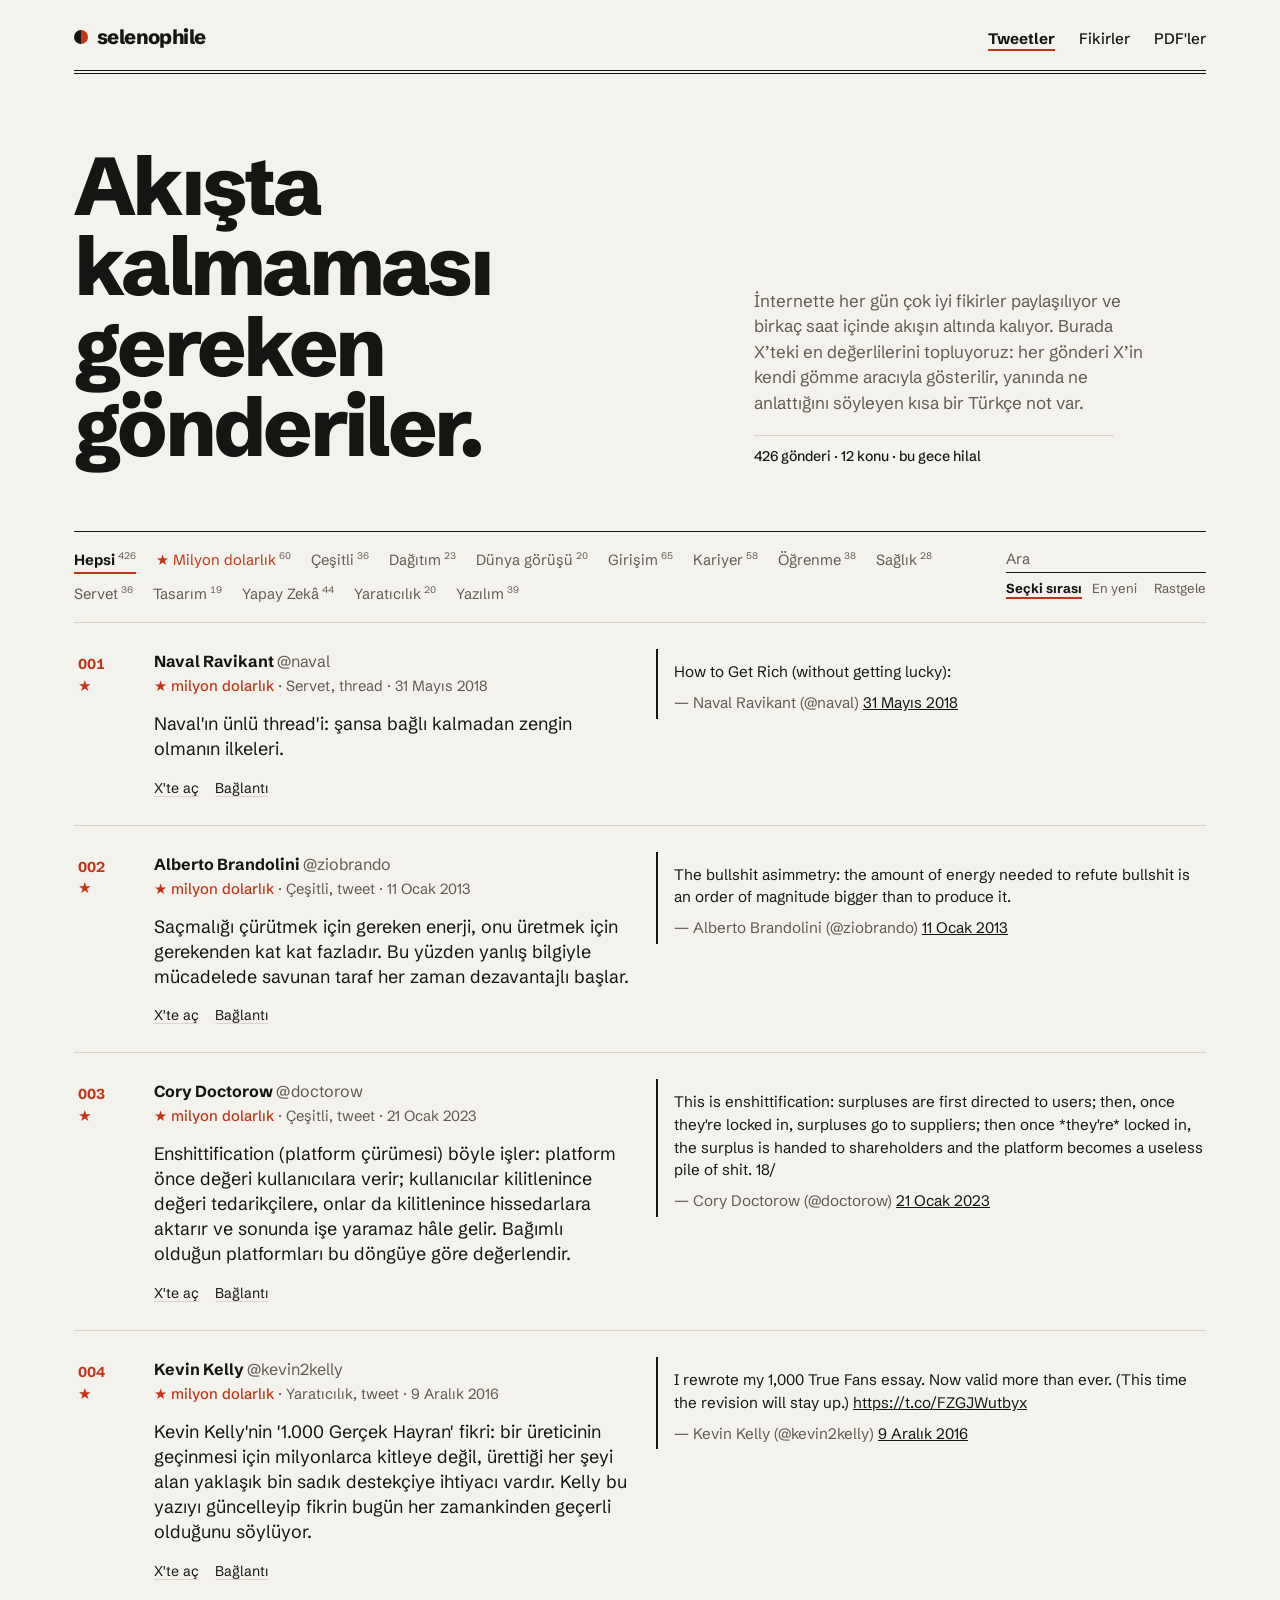
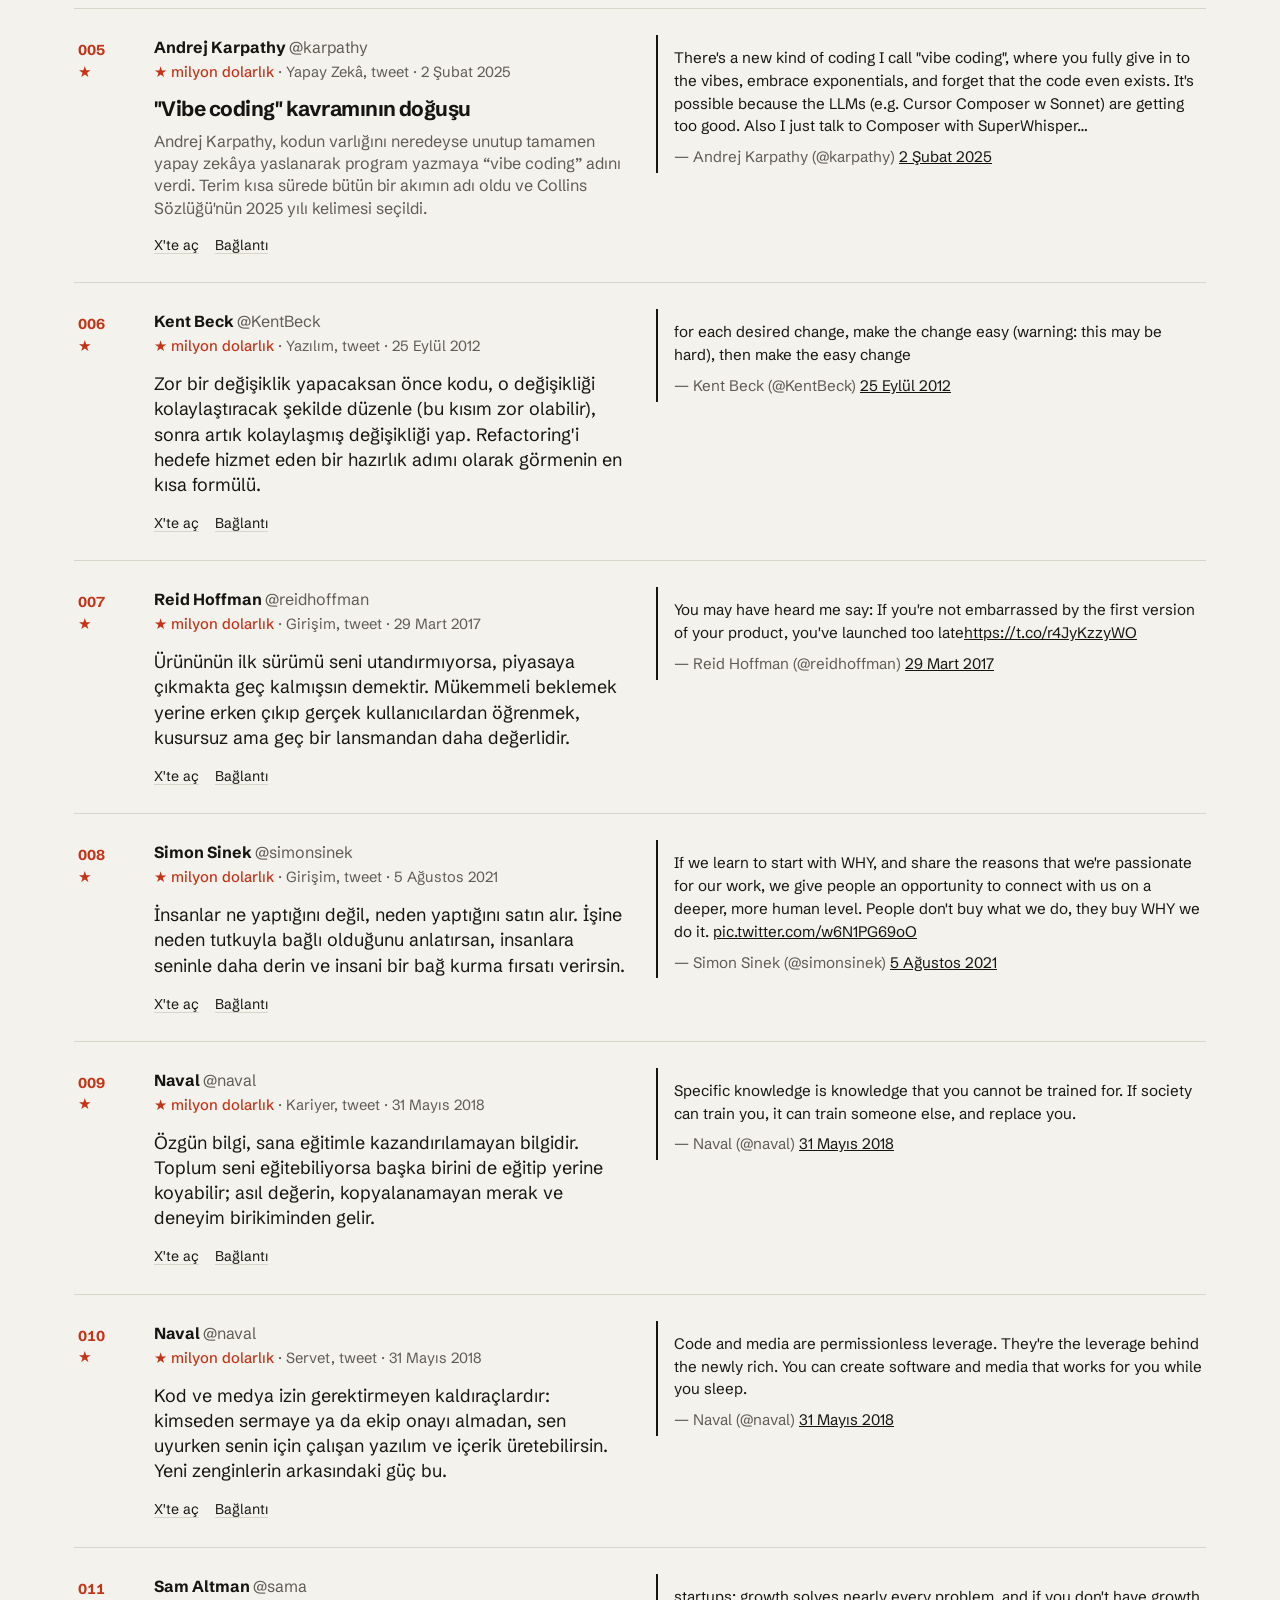
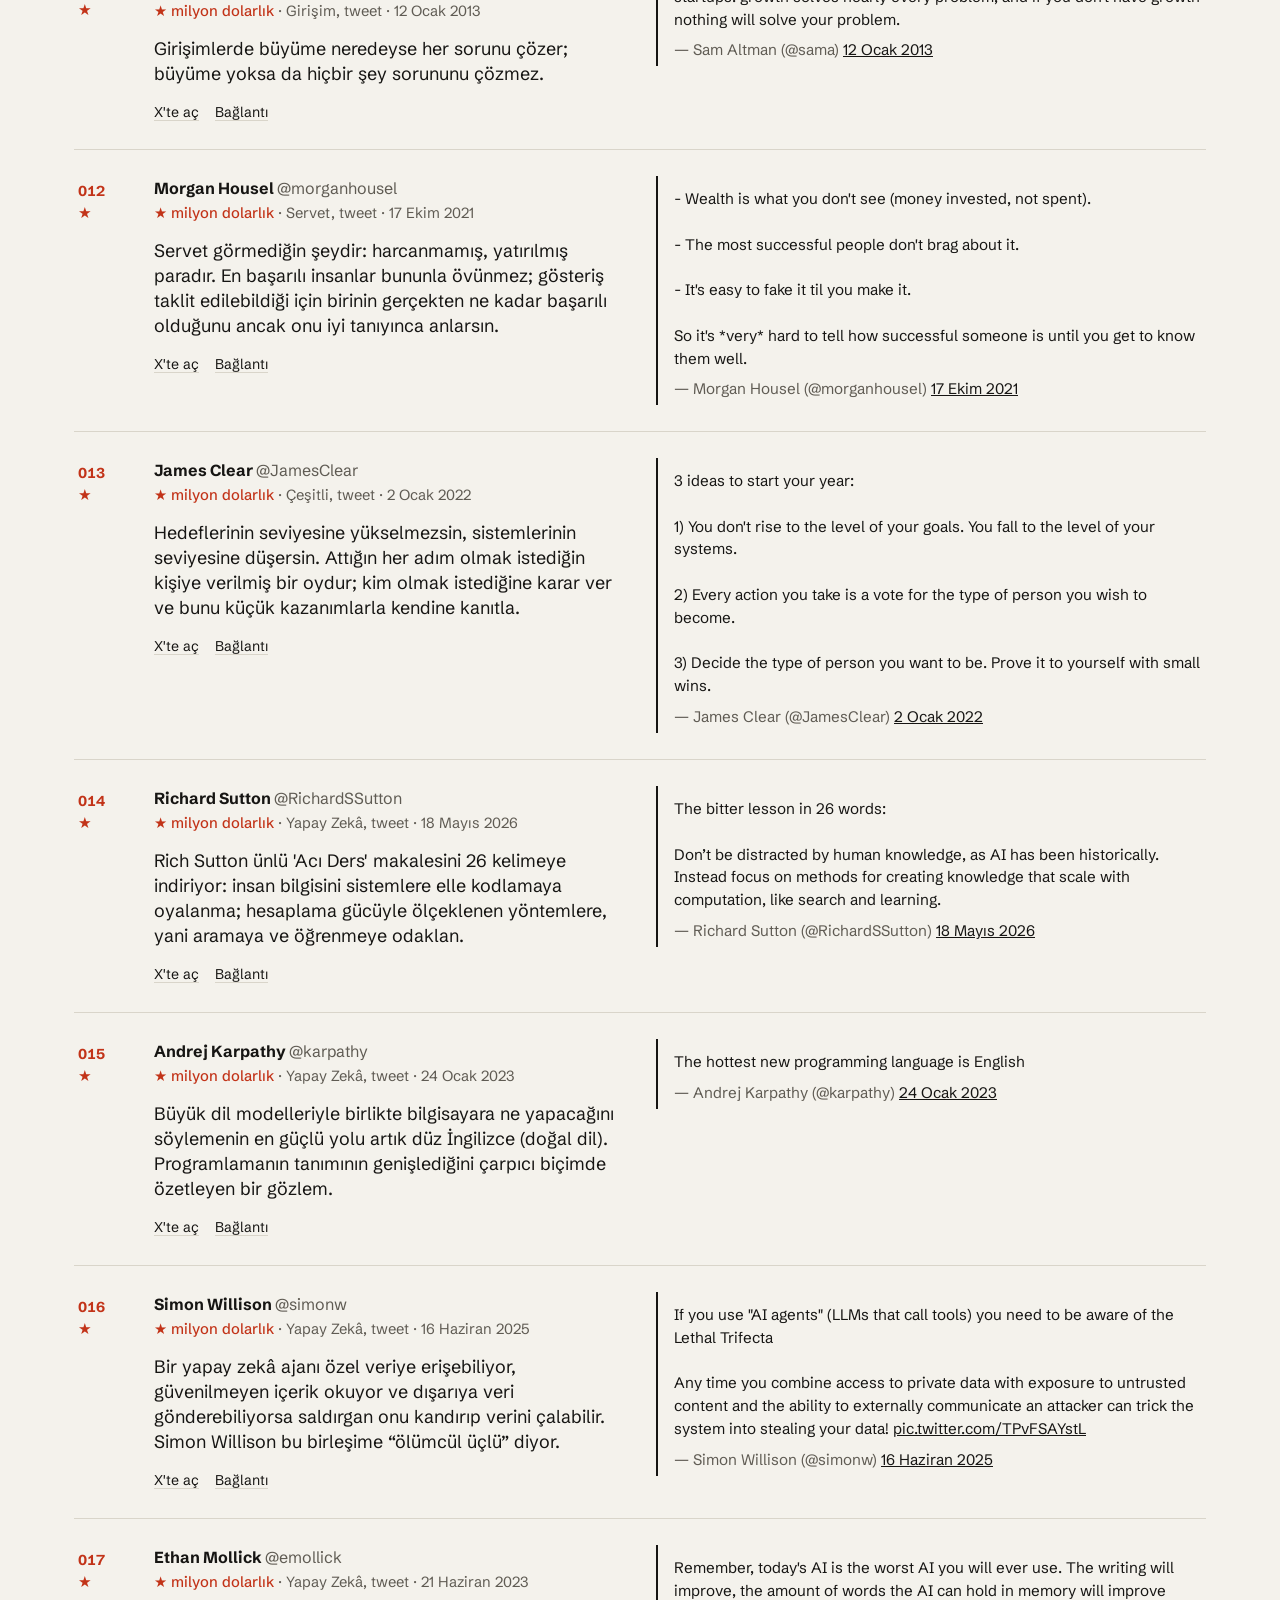
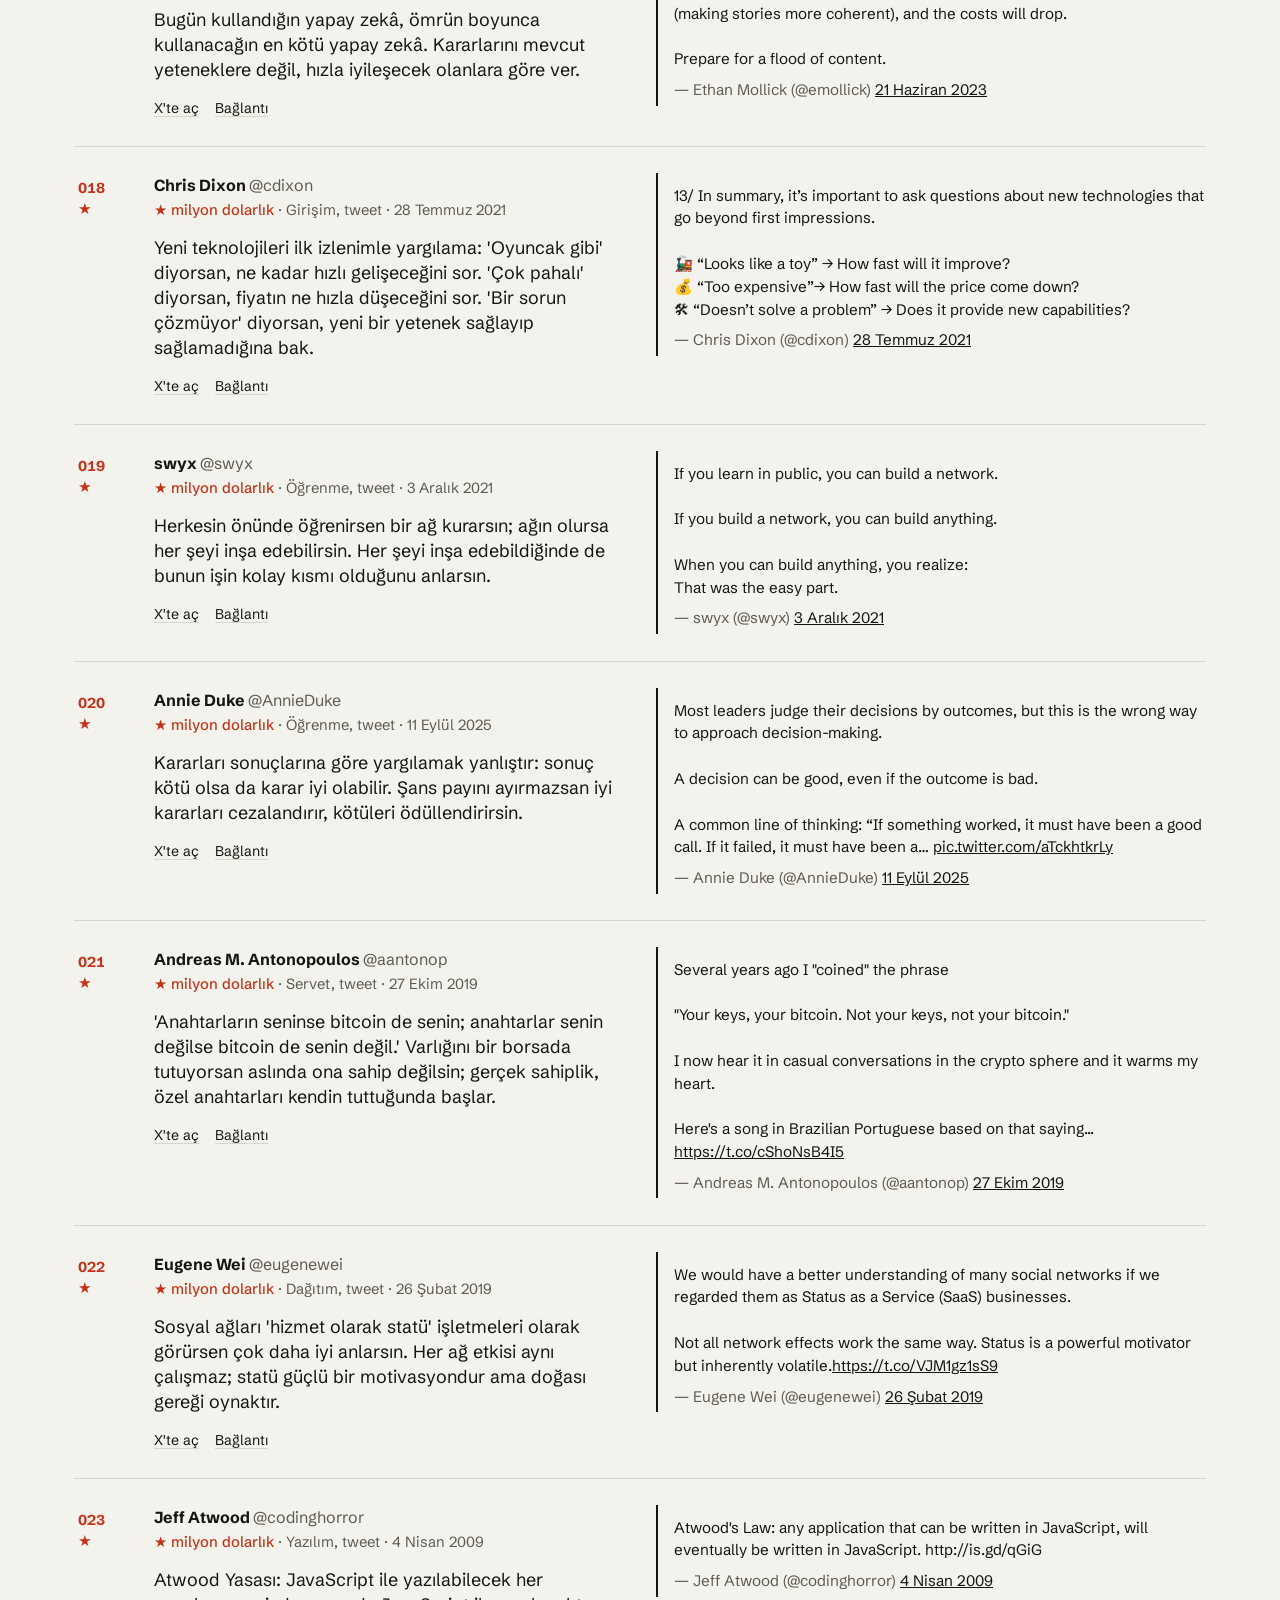
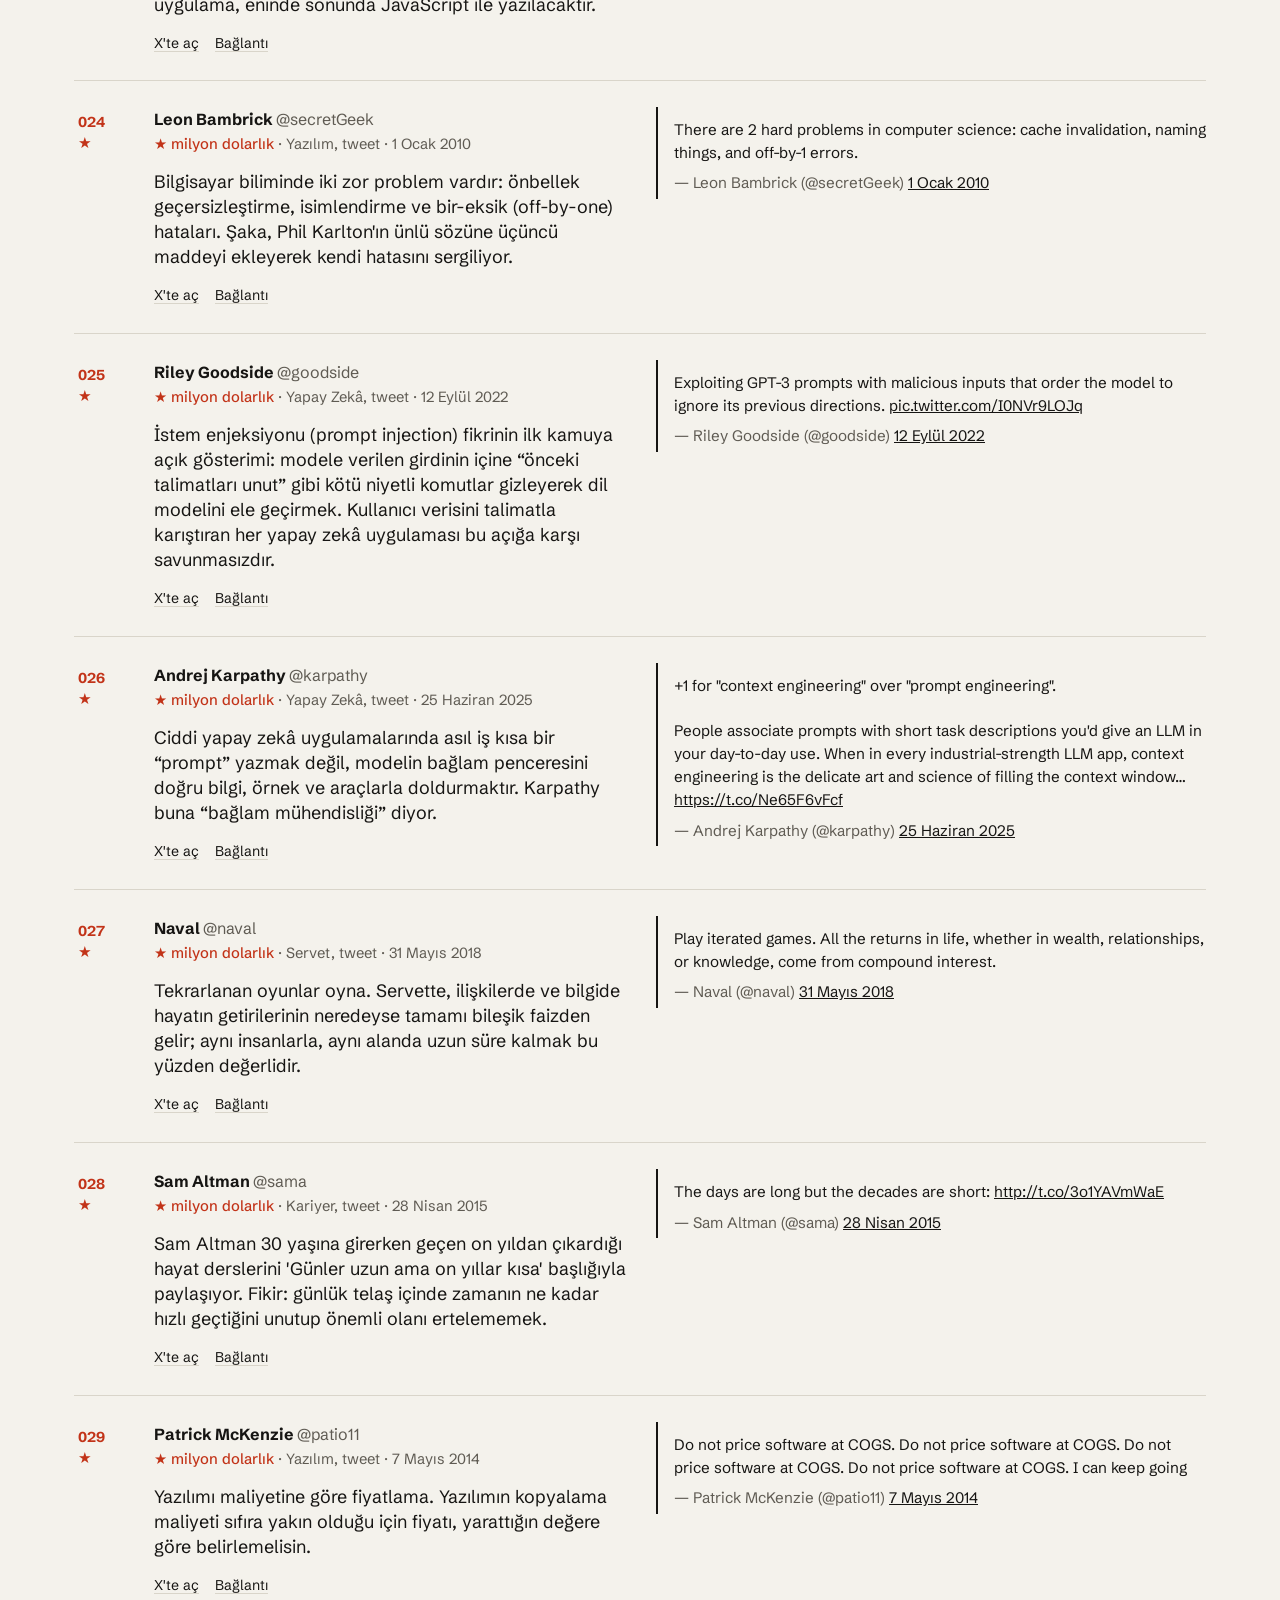
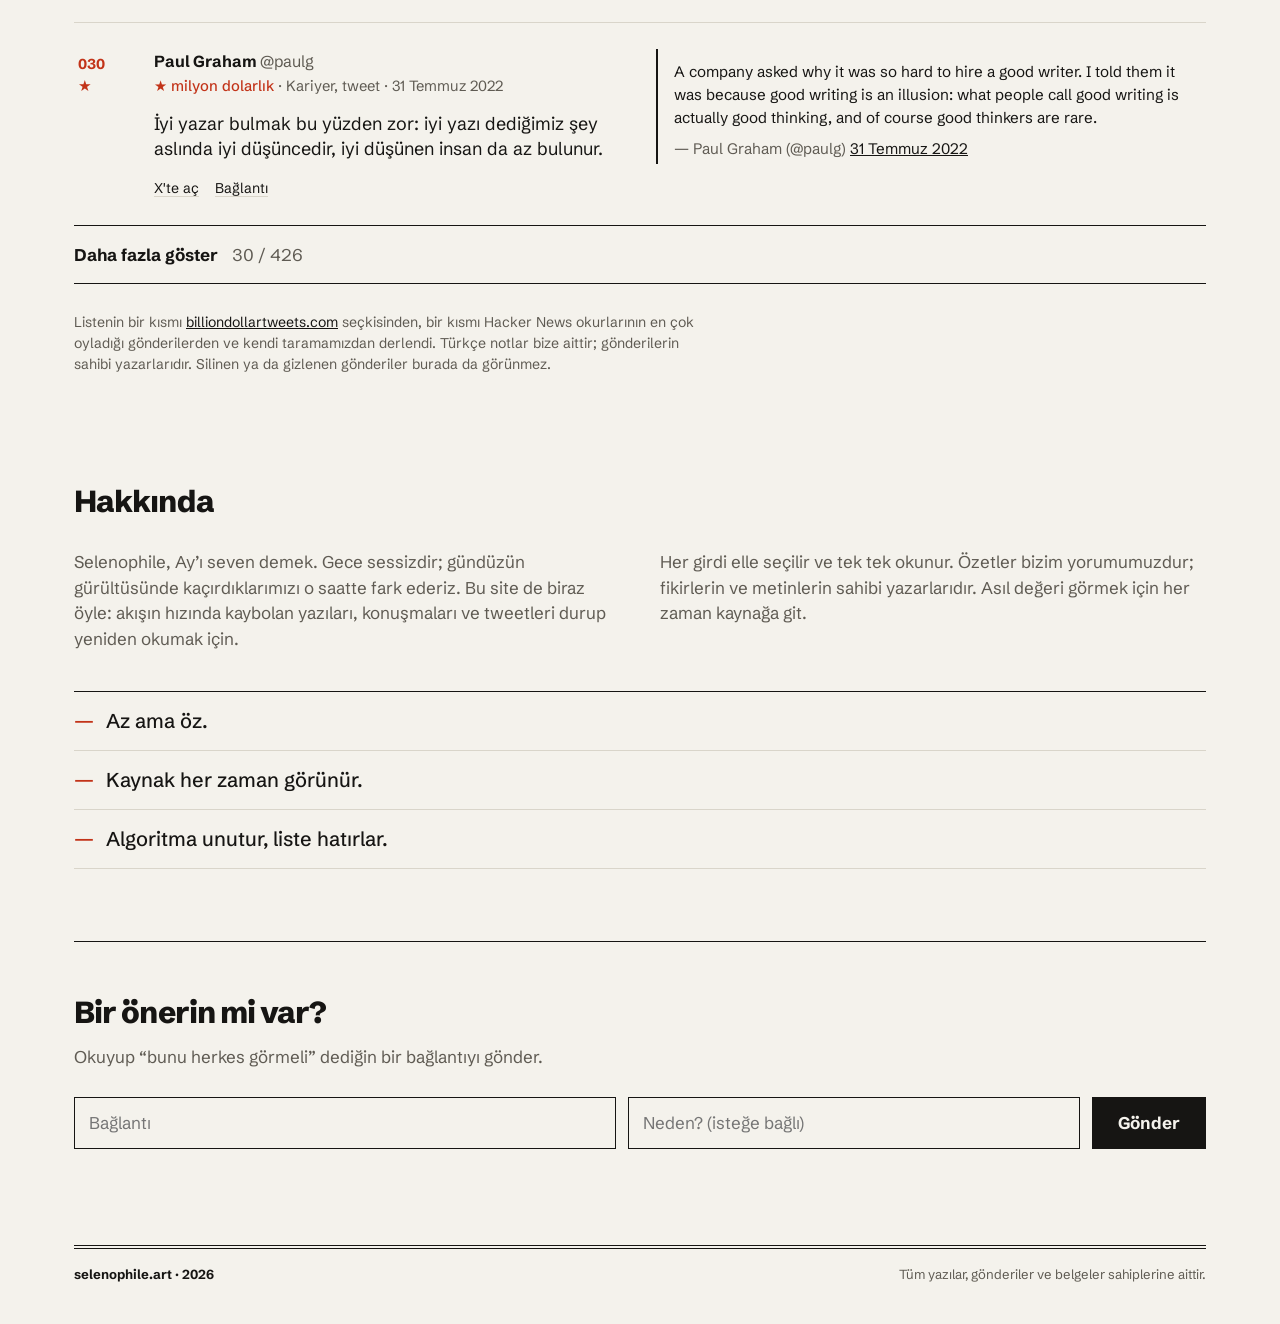
==== commit 5990f7ae: "Uzun kaydırmada bellek sorunu giderildi; 18 gönderi, 29 belge, 11 fikir - Ekrandan uzaklaşan X kartl" ====
--- a/index.html
+++ b/index.html
@@ -24,11 +24,11 @@
 <link rel="apple-touch-icon" href="./apple-touch-icon.png">
 <link rel="preconnect" href="https://fonts.googleapis.com">
 <link rel="preconnect" href="https://fonts.gstatic.com" crossorigin>
-<link href="https://fonts.googleapis.com/css2?family=Schibsted+Grotesk:ital,wght@0,400;0,500;0,700;0,800;1,400&display=swap" rel="stylesheet">
-<link rel="stylesheet" href="style.css?v=202610151200">
+<link href="https://fonts.googleapis.com/css2?family=Schibsted+Grotesk:ital,wght@0,400;0,500;0,700;0,800;1,400&amp;display=swap" rel="stylesheet">
+<link rel="stylesheet" href="style.css?v=202610151800">
 <noscript><style>.toolbar,.intro-side .meta{display:none}.list:empty:not(.ready){min-height:0}.submit{display:none}</style></noscript>
 <script type="application/ld+json">{"@context":"https://schema.org","@type":"WebSite","name":"selenophile","url":"https://selenophile.art/","inLanguage":"tr"}</script>
-<script type="application/ld+json">{"@context":"https://schema.org","@type":"ItemList","name":"selenophile — akışta kaybolmaması gereken gönderiler","url":"https://selenophile.art/","numberOfItems":409,"itemListElement":[{"@type":"ListItem","position":1,"url":"https://selenophile.art/#t1002103360646823936","name":"Naval'ın ünlü thread'i: şansa bağlı kalmadan zengin olmanın ilkeleri."},{"@type":"ListItem","position":2,"url":"https://selenophile.art/#t289635060758507521","name":"Saçmalığı çürütmek için gereken enerji, onu üretmek için gerekenden kat kat fazladır."},{"@type":"ListItem","position":3,"url":"https://selenophile.art/#t1616821932799803392","name":"Enshittification (platform çürümesi) böyle işler: platform önce değeri kullanıcılara verir; kullanıcılar kilitlenince değeri tedarikçilere, onlar da kilitlenince hissedarlara aktarır ve sonunda işe yaramaz hâle gelir."},{"@type":"ListItem","position":4,"url":"https://selenophile.art/#t807248840030126080","name":"Kevin Kelly'nin '1.000 Gerçek Hayran' fikri: bir üreticinin geçinmesi için milyonlarca kitleye değil, ürettiği her şeyi alan yaklaşık bin sadık destekçiye ihtiyacı vardır."},{"@type":"ListItem","position":5,"url":"https://selenophile.art/#t1886192184808149383","name":"Andrej Karpathy, kodun varlığını neredeyse unutup tamamen yapay zekâya yaslanarak program yazmaya “vibe coding” adını verdi."},{"@type":"ListItem","position":6,"url":"https://selenophile.art/#t250733358307500032","name":"Zor bir değişiklik yapacaksan önce kodu, o değişikliği kolaylaştıracak şekilde düzenle (bu kısım zor olabilir), sonra artık kolaylaşmış değişikliği yap."},{"@type":"ListItem","position":7,"url":"https://selenophile.art/#t847142924240379904","name":"Ürününün ilk sürümü seni utandırmıyorsa, piyasaya çıkmakta geç kalmışsın demektir."},{"@type":"ListItem","position":8,"url":"https://selenophile.art/#t1423379105052086272","name":"İnsanlar ne yaptığını değil, neden yaptığını satın alır."},{"@type":"ListItem","position":9,"url":"https://selenophile.art/#t1002104947624722433","name":"Özgün bilgi, sana eğitimle kazandırılamayan bilgidir."},{"@type":"ListItem","position":10,"url":"https://selenophile.art/#t1002106893265920000","name":"Kod ve medya izin gerektirmeyen kaldıraçlardır: kimseden sermaye ya da ekip onayı almadan, sen uyurken senin için çalışan yazılım ve içerik üretebilirsin."}]}</script>
+<script type="application/ld+json">{"@context":"https://schema.org","@type":"ItemList","name":"selenophile — akışta kaybolmaması gereken gönderiler","url":"https://selenophile.art/","numberOfItems":426,"itemListElement":[{"@type":"ListItem","position":1,"url":"https://selenophile.art/#t1002103360646823936","name":"Naval'ın ünlü thread'i: şansa bağlı kalmadan zengin olmanın ilkeleri."},{"@type":"ListItem","position":2,"url":"https://selenophile.art/#t289635060758507521","name":"Saçmalığı çürütmek için gereken enerji, onu üretmek için gerekenden kat kat fazladır."},{"@type":"ListItem","position":3,"url":"https://selenophile.art/#t1616821932799803392","name":"Enshittification (platform çürümesi) böyle işler: platform önce değeri kullanıcılara verir; kullanıcılar kilitlenince değeri tedarikçilere, onlar da kilitlenince hissedarlara aktarır ve sonunda işe yaramaz hâle gelir."},{"@type":"ListItem","position":4,"url":"https://selenophile.art/#t807248840030126080","name":"Kevin Kelly'nin '1.000 Gerçek Hayran' fikri: bir üreticinin geçinmesi için milyonlarca kitleye değil, ürettiği her şeyi alan yaklaşık bin sadık destekçiye ihtiyacı vardır."},{"@type":"ListItem","position":5,"url":"https://selenophile.art/#t1886192184808149383","name":"Andrej Karpathy, kodun varlığını neredeyse unutup tamamen yapay zekâya yaslanarak program yazmaya “vibe coding” adını verdi."},{"@type":"ListItem","position":6,"url":"https://selenophile.art/#t250733358307500032","name":"Zor bir değişiklik yapacaksan önce kodu, o değişikliği kolaylaştıracak şekilde düzenle (bu kısım zor olabilir), sonra artık kolaylaşmış değişikliği yap."},{"@type":"ListItem","position":7,"url":"https://selenophile.art/#t847142924240379904","name":"Ürününün ilk sürümü seni utandırmıyorsa, piyasaya çıkmakta geç kalmışsın demektir."},{"@type":"ListItem","position":8,"url":"https://selenophile.art/#t1423379105052086272","name":"İnsanlar ne yaptığını değil, neden yaptığını satın alır."},{"@type":"ListItem","position":9,"url":"https://selenophile.art/#t1002104947624722433","name":"Özgün bilgi, sana eğitimle kazandırılamayan bilgidir."},{"@type":"ListItem","position":10,"url":"https://selenophile.art/#t1002106893265920000","name":"Kod ve medya izin gerektirmeyen kaldıraçlardır: kimseden sermaye ya da ekip onayı almadan, sen uyurken senin için çalışan yazılım ve içerik üretebilirsin."}]}</script>
 </head>
 <body data-page="tweetler">
 <a class="skip" href="#liste">İçeriğe geç</a>
@@ -65,7 +65,7 @@
   <section id="hakkinda" class="about">
     <h2>Hakkında</h2>
     <div class="cols">
-      <p>Selenophile, ayı seven demek. Gece sessizdir; gündüzün gürültüsünde kaçırdıklarımızı o saatte fark ederiz. Bu site de biraz öyle: akışın hızında kaybolan yazıları, konuşmaları ve tweetleri durup yeniden okumak için.</p>
+      <p>Selenophile, Ay’ı seven demek. Gece sessizdir; gündüzün gürültüsünde kaçırdıklarımızı o saatte fark ederiz. Bu site de biraz öyle: akışın hızında kaybolan yazıları, konuşmaları ve tweetleri durup yeniden okumak için.</p>
       <p>Her girdi elle seçilir ve tek tek okunur. Özetler bizim yorumumuzdur; fikirlerin ve metinlerin sahibi yazarlarıdır. Asıl değeri görmek için her zaman kaynağa git.</p>
     </div>
     <ul class="rules">
@@ -76,7 +76,7 @@
   </section>
 
   <section id="gonder" class="submit">
-    <h2>Bir öneriniz mi var?</h2>
+    <h2>Bir önerin mi var?</h2>
     <p>Okuyup “bunu herkes görmeli” dediğin bir bağlantıyı gönder.</p>
     <form id="submit-form">
       <input name="url" type="url" required placeholder="Bağlantı" aria-label="Bağlantı">
@@ -93,7 +93,7 @@
 </footer>
 
 <div id="toast" class="toast" role="status"></div>
-<script src="tweets.js?v=202610151200"></script>
-<script src="app.js?v=202610151200"></script>
+<script src="tweets.js?v=202610151800"></script>
+<script src="app.js?v=202610151800"></script>
 </body>
 </html>
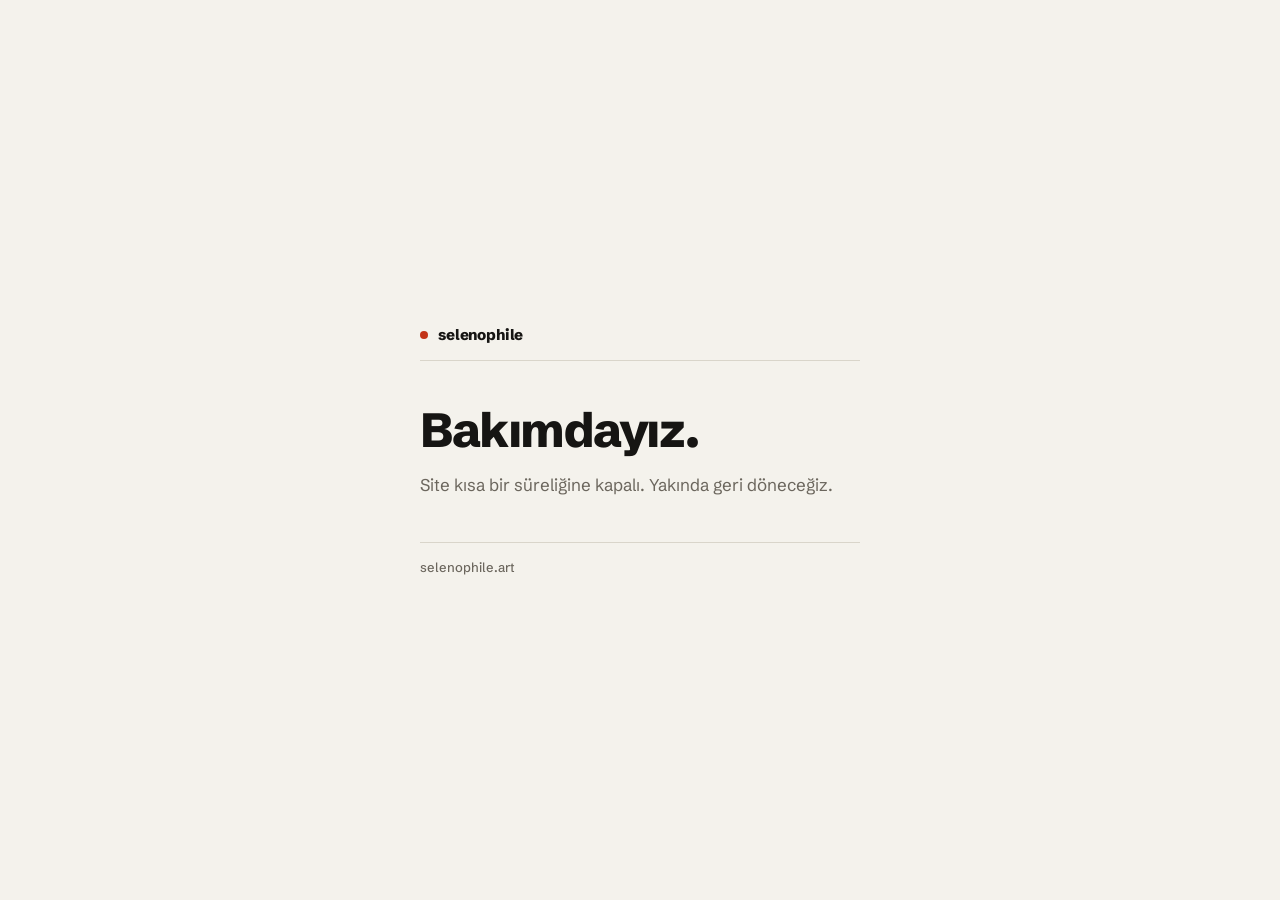
==== commit 46e99c20: "Site bakım moduna alındı; tam site site-full dalında saklı Co-Authored-By: Claude Opus 5.5 <noreply@" ====
--- a/index.html
+++ b/index.html
@@ -2,98 +2,37 @@
 <html lang="tr">
 <head>
 <meta charset="utf-8">
-<meta name="viewport" content="width=device-width, initial-scale=1">
-<title>selenophile — akışta kaybolmaması gereken gönderiler</title>
-<meta name="description" content="X’te paylaşılmış en değerli gönderiler; her biri X’in kendi gömme aracıyla, yanında kısa bir Türkçe notla.">
-<meta property="og:title" content="selenophile — akışta kaybolmaması gereken gönderiler">
-<meta property="og:description" content="X’te paylaşılmış en değerli gönderiler; her biri X’in kendi gömme aracıyla, yanında kısa bir Türkçe notla.">
-<meta property="og:type" content="website">
-<meta property="og:url" content="https://selenophile.art/">
-<link rel="canonical" href="https://selenophile.art/">
-<meta property="og:site_name" content="selenophile">
-<meta property="og:locale" content="tr_TR">
-<meta property="og:image" content="https://selenophile.art/og.png">
-<meta property="og:image:width" content="1200">
-<meta property="og:image:height" content="630">
-<meta property="og:image:alt" content="selenophile: Akışta kalmaması gereken gönderiler.">
-<meta name="twitter:card" content="summary_large_image">
+<meta name="viewport" content="width=device-width,initial-scale=1">
+<title>selenophile — bakımda</title>
+<meta name="description" content="selenophile şu an bakımda.">
 <meta name="theme-color" content="#f4f2ec" media="(prefers-color-scheme: light)">
 <meta name="theme-color" content="#141412" media="(prefers-color-scheme: dark)">
-<link rel="icon" href="./favicon.ico" sizes="32x32">
-<link rel="icon" href="./favicon.svg" type="image/svg+xml">
-<link rel="apple-touch-icon" href="./apple-touch-icon.png">
+<link rel="icon" href="/favicon.ico" sizes="32x32">
+<link rel="icon" href="/favicon.svg" type="image/svg+xml">
+<link rel="apple-touch-icon" href="/apple-touch-icon.png">
 <link rel="preconnect" href="https://fonts.googleapis.com">
 <link rel="preconnect" href="https://fonts.gstatic.com" crossorigin>
-<link href="https://fonts.googleapis.com/css2?family=Schibsted+Grotesk:ital,wght@0,400;0,500;0,700;0,800;1,400&amp;display=swap" rel="stylesheet">
-<link rel="stylesheet" href="style.css?v=202610151800">
-<noscript><style>.toolbar,.intro-side .meta{display:none}.list:empty:not(.ready){min-height:0}.submit{display:none}</style></noscript>
-<script type="application/ld+json">{"@context":"https://schema.org","@type":"WebSite","name":"selenophile","url":"https://selenophile.art/","inLanguage":"tr"}</script>
-<script type="application/ld+json">{"@context":"https://schema.org","@type":"ItemList","name":"selenophile — akışta kaybolmaması gereken gönderiler","url":"https://selenophile.art/","numberOfItems":426,"itemListElement":[{"@type":"ListItem","position":1,"url":"https://selenophile.art/#t1002103360646823936","name":"Naval'ın ünlü thread'i: şansa bağlı kalmadan zengin olmanın ilkeleri."},{"@type":"ListItem","position":2,"url":"https://selenophile.art/#t289635060758507521","name":"Saçmalığı çürütmek için gereken enerji, onu üretmek için gerekenden kat kat fazladır."},{"@type":"ListItem","position":3,"url":"https://selenophile.art/#t1616821932799803392","name":"Enshittification (platform çürümesi) böyle işler: platform önce değeri kullanıcılara verir; kullanıcılar kilitlenince değeri tedarikçilere, onlar da kilitlenince hissedarlara aktarır ve sonunda işe yaramaz hâle gelir."},{"@type":"ListItem","position":4,"url":"https://selenophile.art/#t807248840030126080","name":"Kevin Kelly'nin '1.000 Gerçek Hayran' fikri: bir üreticinin geçinmesi için milyonlarca kitleye değil, ürettiği her şeyi alan yaklaşık bin sadık destekçiye ihtiyacı vardır."},{"@type":"ListItem","position":5,"url":"https://selenophile.art/#t1886192184808149383","name":"Andrej Karpathy, kodun varlığını neredeyse unutup tamamen yapay zekâya yaslanarak program yazmaya “vibe coding” adını verdi."},{"@type":"ListItem","position":6,"url":"https://selenophile.art/#t250733358307500032","name":"Zor bir değişiklik yapacaksan önce kodu, o değişikliği kolaylaştıracak şekilde düzenle (bu kısım zor olabilir), sonra artık kolaylaşmış değişikliği yap."},{"@type":"ListItem","position":7,"url":"https://selenophile.art/#t847142924240379904","name":"Ürününün ilk sürümü seni utandırmıyorsa, piyasaya çıkmakta geç kalmışsın demektir."},{"@type":"ListItem","position":8,"url":"https://selenophile.art/#t1423379105052086272","name":"İnsanlar ne yaptığını değil, neden yaptığını satın alır."},{"@type":"ListItem","position":9,"url":"https://selenophile.art/#t1002104947624722433","name":"Özgün bilgi, sana eğitimle kazandırılamayan bilgidir."},{"@type":"ListItem","position":10,"url":"https://selenophile.art/#t1002106893265920000","name":"Kod ve medya izin gerektirmeyen kaldıraçlardır: kimseden sermaye ya da ekip onayı almadan, sen uyurken senin için çalışan yazılım ve içerik üretebilirsin."}]}</script>
+<link href="https://fonts.googleapis.com/css2?family=Schibsted+Grotesk:wght@400;500;800&amp;display=swap" rel="stylesheet">
+<style>
+:root{--bg:#f4f2ec;--fg:#161513;--soft:#6b665d;--rule:#d9d5ca;--red:#c23318;color-scheme:light dark}
+@media (prefers-color-scheme:dark){:root{--bg:#141412;--fg:#ecebe6;--soft:#9a958b;--rule:#2e2c28;--red:#e0553b}}
+*{box-sizing:border-box;margin:0}
+html,body{height:100%}
+body{background:var(--bg);color:var(--fg);font:400 17px/1.55 "Schibsted Grotesk",system-ui,sans-serif;display:grid;place-items:center;padding:24px 16px;-webkit-font-smoothing:antialiased}
+main{width:100%;max-width:440px}
+.mark{display:flex;align-items:center;gap:10px;font-weight:800;font-size:15px;letter-spacing:-.01em;padding-bottom:14px;border-bottom:1px solid var(--rule)}
+.dot{width:8px;height:8px;border-radius:50%;background:var(--red)}
+h1{font-weight:800;font-size:clamp(34px,8vw,48px);line-height:1.05;letter-spacing:-.03em;margin:44px 0 16px}
+p{color:var(--soft);font-weight:400}
+.foot{margin-top:44px;padding-top:14px;border-top:1px solid var(--rule);font-size:13px;color:var(--soft);font-weight:500}
+</style>
 </head>
-<body data-page="tweetler">
-<a class="skip" href="#liste">İçeriğe geç</a>
-<header class="top">
-  <a class="mark" href="./"><span class="dot" aria-hidden="true"></span>selenophile</a>
-  <nav><a href="./" aria-current="page">Tweetler</a><a href="fikirler.html">Fikirler</a><a href="pdfler.html">PDF'ler</a></nav>
-</header>
-
+<body>
 <main>
-  <section class="intro">
-    <h1>Akışta kalmaması gereken gönderiler.</h1>
-    <div class="intro-side">
-      <p>İnternette her gün çok iyi fikirler paylaşılıyor ve birkaç saat içinde akışın altında kalıyor. Burada X’teki en değerlilerini topluyoruz: her gönderi X’in kendi gömme aracıyla gösterilir, yanında ne anlattığını söyleyen kısa bir Türkçe not var.</p>
-      <p class="meta"><span id="stat-total">0</span> gönderi · <span id="stat-cats">0</span> konu · bu gece <span class="phase-name">ay</span></p>
-    </div>
-  </section>
-
-  <section id="liste" class="list-wrap" tabindex="-1">
-    <div class="toolbar">
-      <div id="filters" class="filters" role="group" aria-label="Konular"></div>
-      <div class="tools">
-        <input id="q" class="search" type="search" placeholder="Ara" aria-label="Listede ara" autocomplete="off">
-        <p id="tool-links" class="tool-links"></p>
-      </div>
-    </div>
-    <h2 class="sr-only">Liste</h2>
-    <noscript><p class="noscript">Bu liste tarayıcıda JavaScript ile çiziliyor; şu an çalışmıyor gibi görünüyor. Gönderilerin tamamı, notlarıyla birlikte, düz metin olarak <a href="https://github.com/lhr-present/selenophile-art/blob/main/tweets.js">GitHub’daki <code>tweets.js</code> dosyasında</a> okunabilir.</p></noscript>
-    <ol id="list" class="list"></ol>
-    <button id="more" class="more" type="button" hidden>Daha fazla göster</button>
-    <p id="empty" class="empty" hidden>Bu aramayla eşleşen bir şey yok.</p>
-    <p class="source-note">Listenin bir kısmı <a href="https://billiondollartweets.com/" target="_blank" rel="noopener">billiondollartweets.com</a> seçkisinden, bir kısmı Hacker News okurlarının en çok oyladığı gönderilerden ve kendi taramamızdan derlendi. Türkçe notlar bize aittir; gönderilerin sahibi yazarlarıdır. Silinen ya da gizlenen gönderiler burada da görünmez.</p>
-  </section>
-
-  <section id="hakkinda" class="about">
-    <h2>Hakkında</h2>
-    <div class="cols">
-      <p>Selenophile, Ay’ı seven demek. Gece sessizdir; gündüzün gürültüsünde kaçırdıklarımızı o saatte fark ederiz. Bu site de biraz öyle: akışın hızında kaybolan yazıları, konuşmaları ve tweetleri durup yeniden okumak için.</p>
-      <p>Her girdi elle seçilir ve tek tek okunur. Özetler bizim yorumumuzdur; fikirlerin ve metinlerin sahibi yazarlarıdır. Asıl değeri görmek için her zaman kaynağa git.</p>
-    </div>
-    <ul class="rules">
-      <li>Az ama öz.</li>
-      <li>Kaynak her zaman görünür.</li>
-      <li>Algoritma unutur, liste hatırlar.</li>
-    </ul>
-  </section>
-
-  <section id="gonder" class="submit">
-    <h2>Bir önerin mi var?</h2>
-    <p>Okuyup “bunu herkes görmeli” dediğin bir bağlantıyı gönder.</p>
-    <form id="submit-form">
-      <input name="url" type="url" required placeholder="Bağlantı" aria-label="Bağlantı">
-      <input name="why" type="text" placeholder="Neden? (isteğe bağlı)" aria-label="Neden değerli">
-      <button type="submit">Gönder</button>
-    </form>
-  </section>
-
+  <div class="mark"><span class="dot" aria-hidden="true"></span>selenophile</div>
+  <h1>Bakımdayız.</h1>
+  <p>Site kısa bir süreliğine kapalı. Yakında geri döneceğiz.</p>
+  <div class="foot">selenophile.art</div>
 </main>
-
-<footer class="foot">
-  <span>selenophile.art · <span class="yr">2026</span></span>
-  <span>Tüm yazılar, gönderiler ve belgeler sahiplerine aittir.</span>
-</footer>
-
-<div id="toast" class="toast" role="status"></div>
-<script src="tweets.js?v=202610151800"></script>
-<script src="app.js?v=202610151800"></script>
 </body>
 </html>
